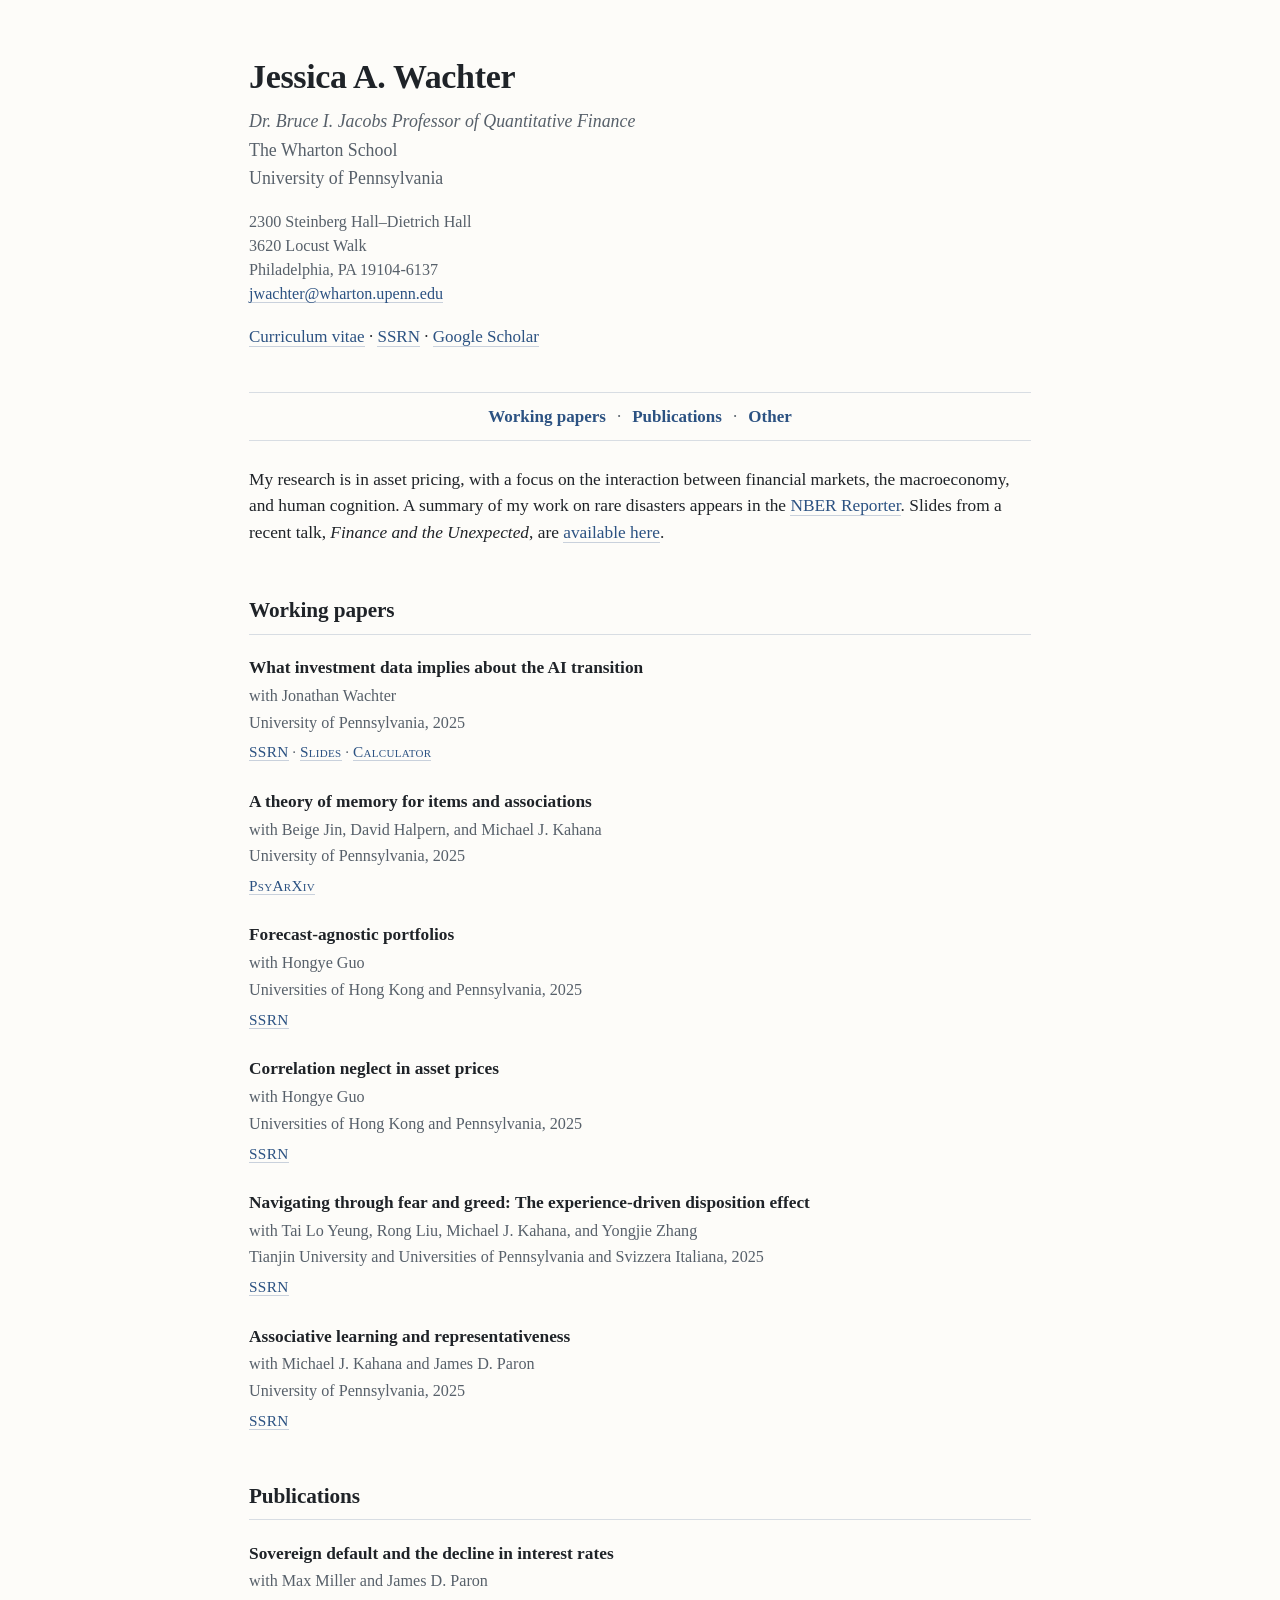
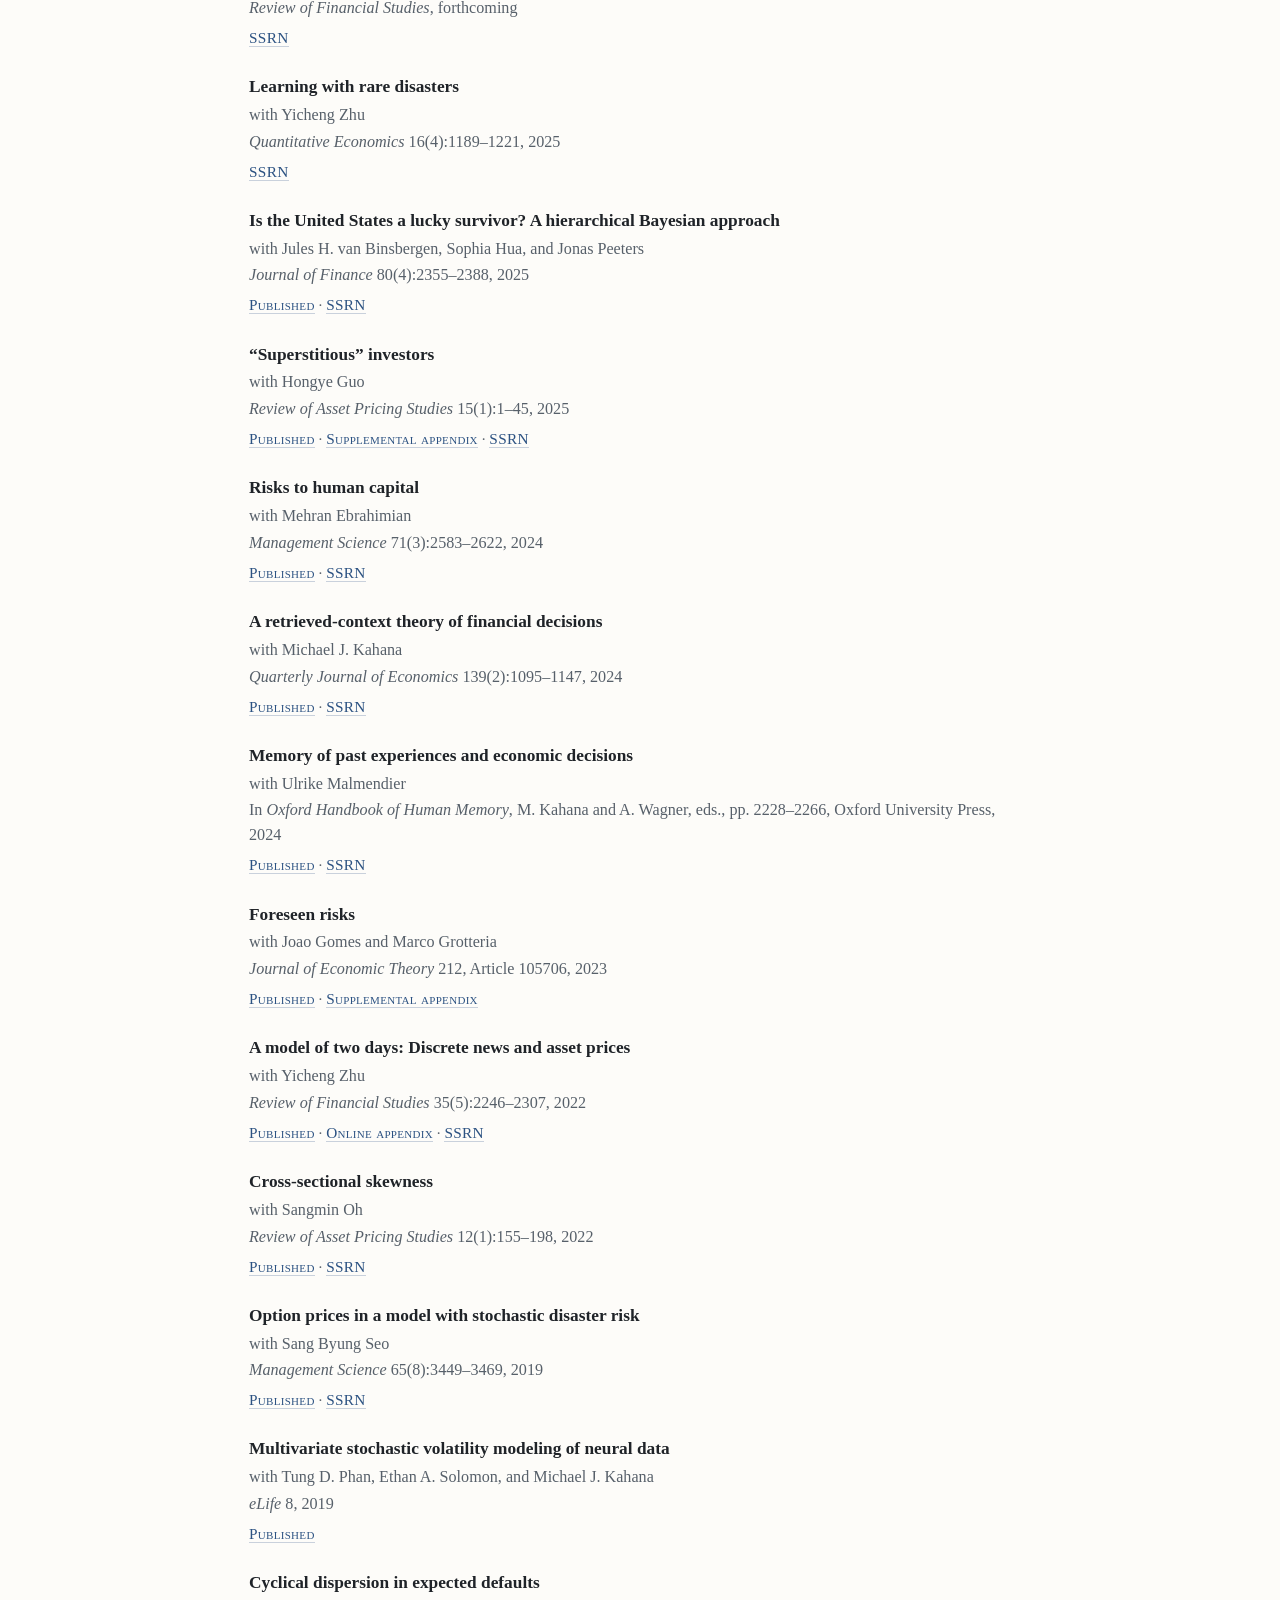
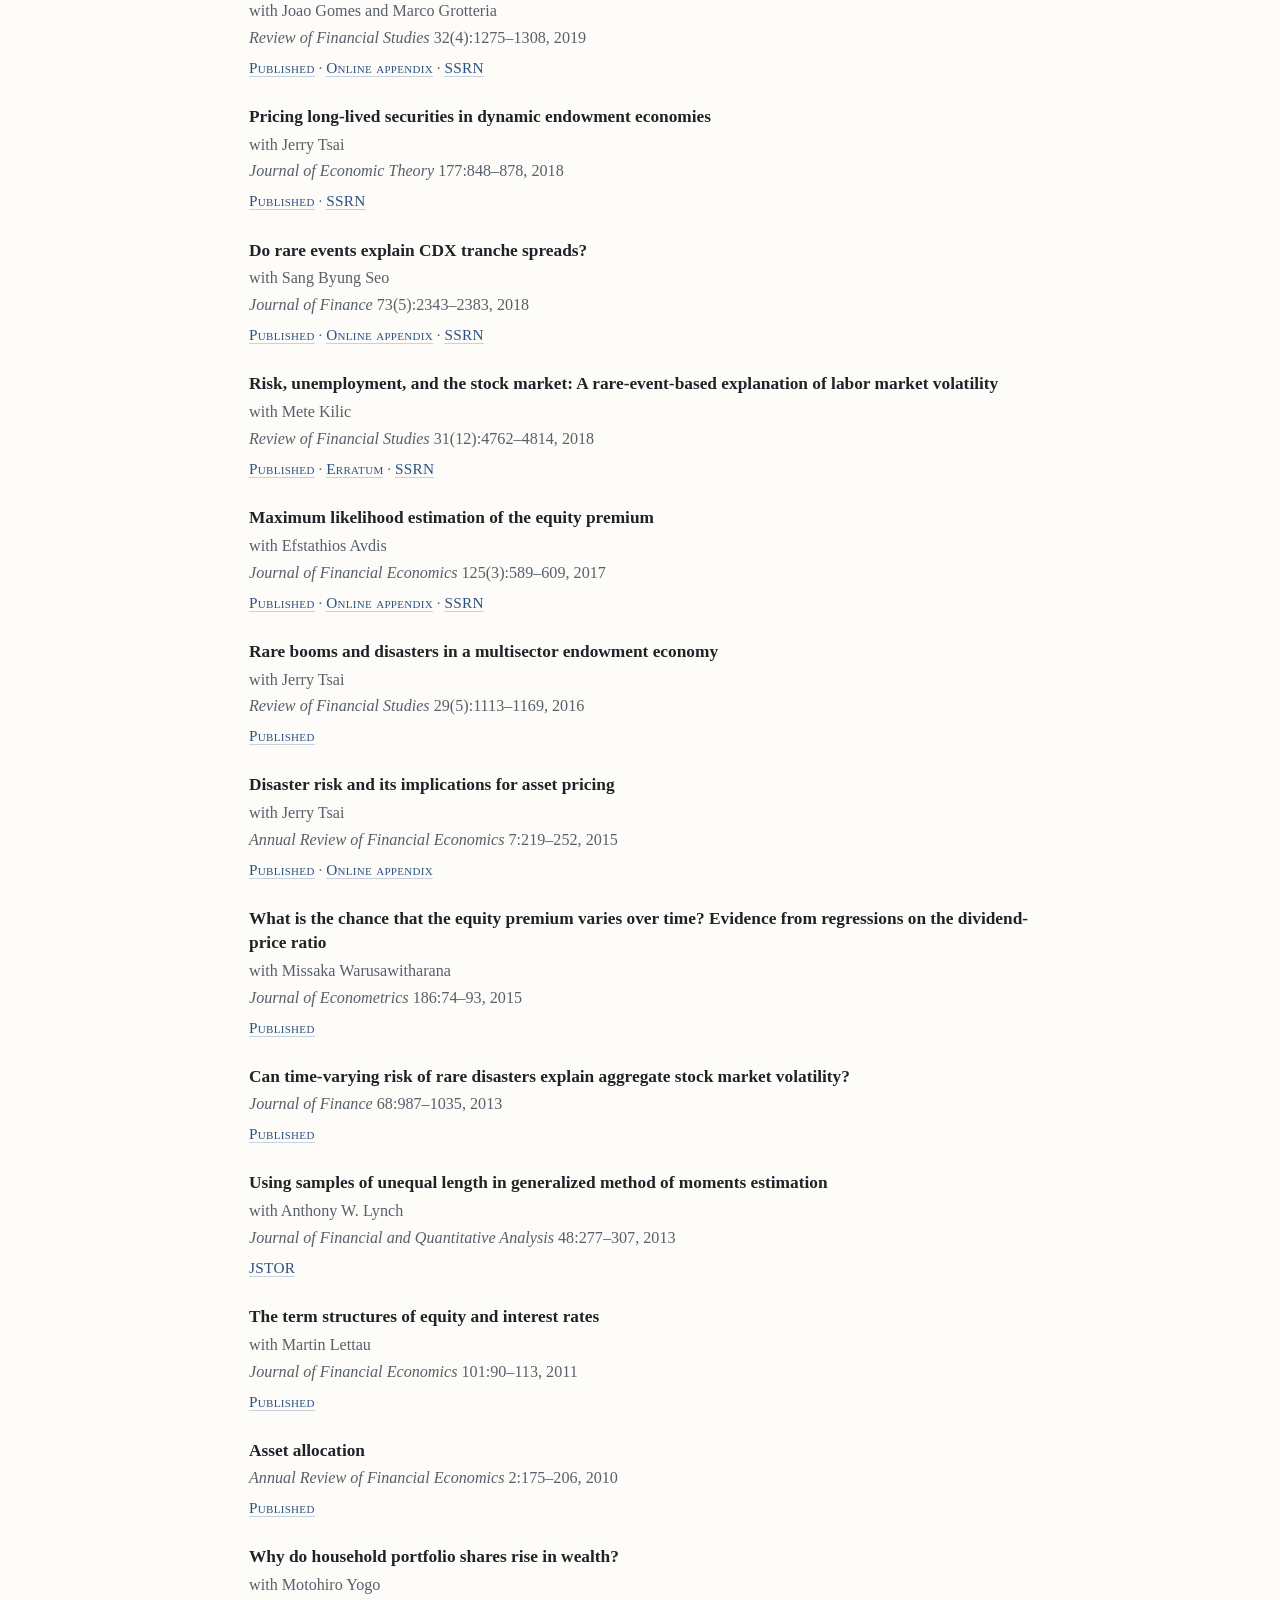
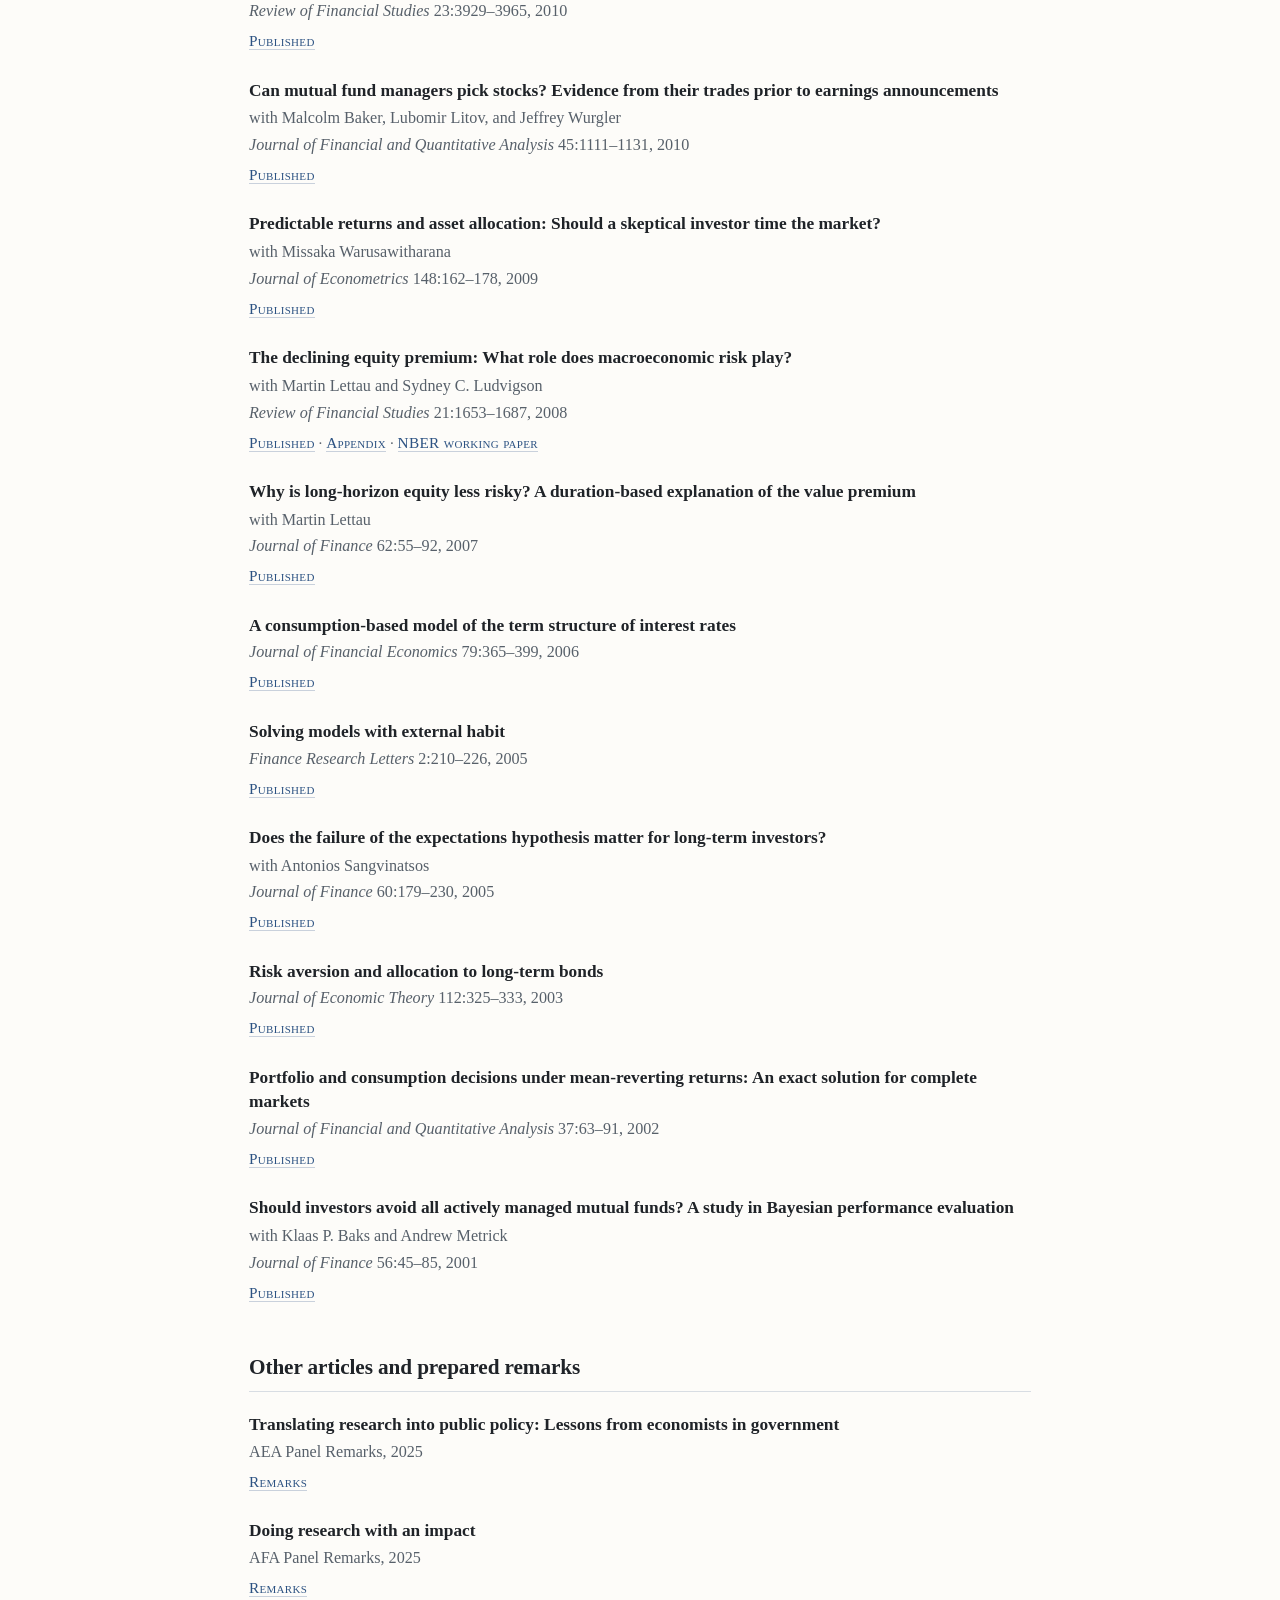
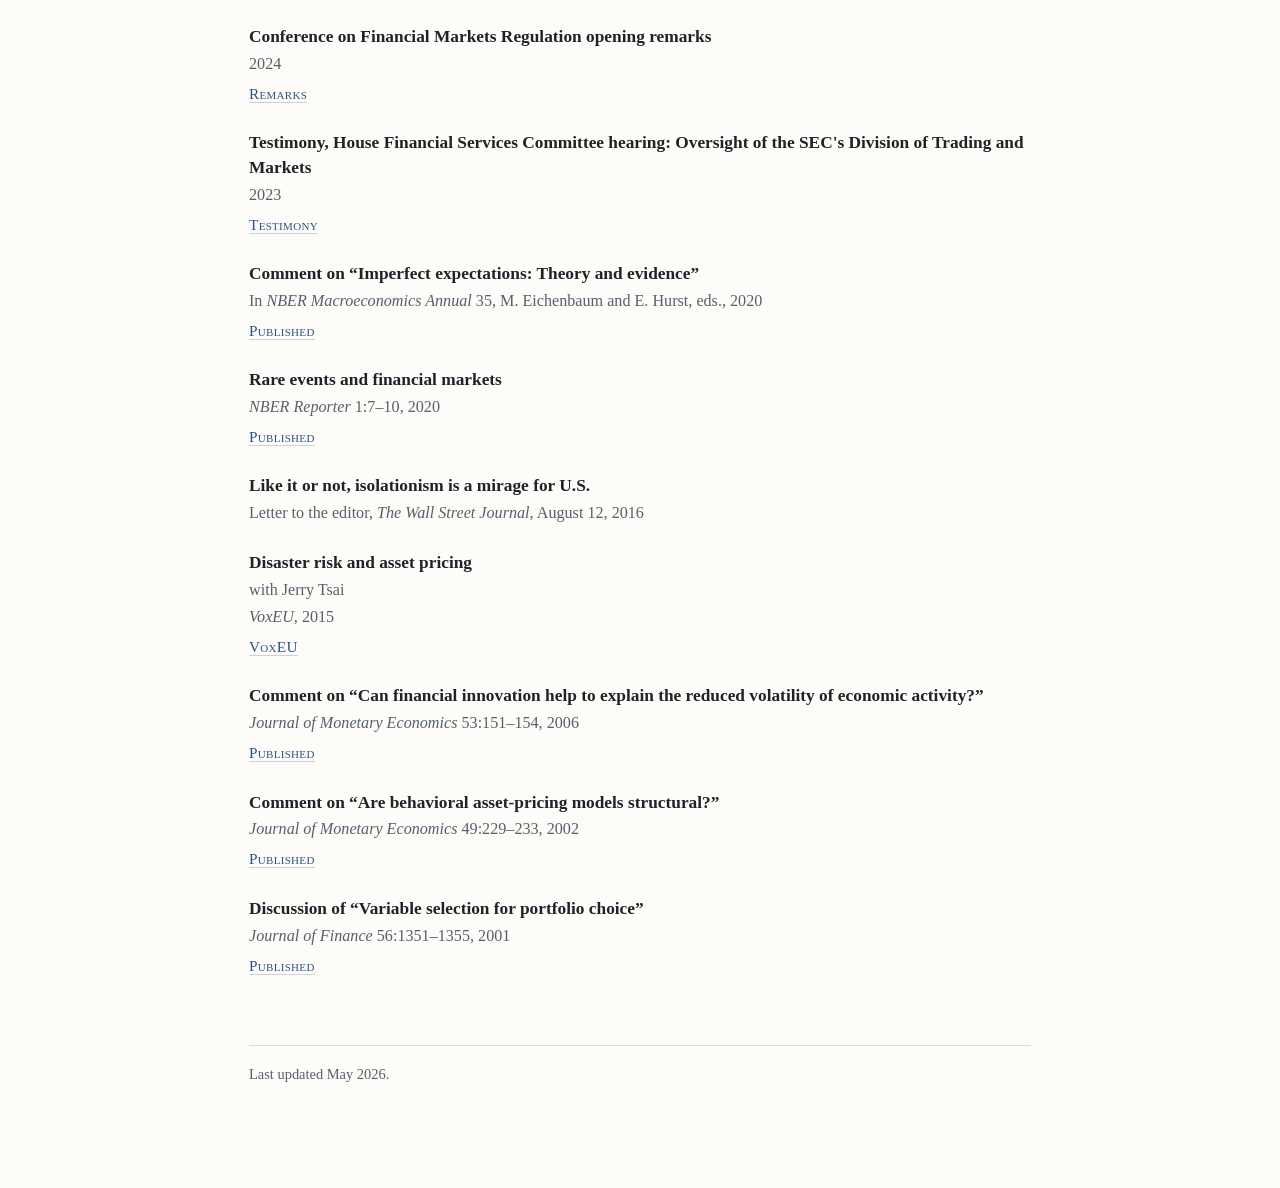
==== index.html @ 33120321 "Fix Oxford Handbook chapter pages, JME comment titles to published form; refresh cv.pdf Co-Authored-" ====
<!DOCTYPE html>
<html lang="en">
<head>
  <meta charset="utf-8">
  <meta name="viewport" content="width=device-width, initial-scale=1">
  <title>Jessica A. Wachter</title>
  <meta name="description" content="Jessica A. Wachter — Dr. Bruce I. Jacobs Professor of Quantitative Finance, The Wharton School, University of Pennsylvania.">
  <link rel="stylesheet" href="style.css">
</head>
<body>
<main>

  <header class="bio">
    <h1>Jessica A. Wachter</h1>
    <p class="title">Dr. Bruce I. Jacobs Professor of Quantitative Finance</p>
    <p class="affiliation">
      The Wharton School<br>
      University of Pennsylvania
    </p>
    <p class="contact">
      2300 Steinberg Hall&ndash;Dietrich Hall<br>
      3620 Locust Walk<br>
      Philadelphia, PA 19104-6137<br>
      <a href="mailto:jwachter@wharton.upenn.edu">jwachter@wharton.upenn.edu</a>
    </p>
    <p class="nav-links">
      <a href="cv.pdf">Curriculum vitae</a> &middot;
      <a href="https://papers.ssrn.com/Sol3/Cf_Dev/AbsByAuth.cfm?per_id=159310">SSRN</a> &middot;
      <a href="https://scholar.google.com/citations?user=-i2KYoQAAAAJ&amp;hl=en">Google Scholar</a>
    </p>
  </header>

  <nav class="section-nav" aria-label="Sections">
    <a href="#working-papers">Working papers</a> &middot;
    <a href="#publications">Publications</a> &middot;
    <a href="#other-articles">Other</a>
  </nav>

  <section id="overview">
    <p>
      My research is in asset pricing, with a focus on the interaction between
      financial markets, the macroeconomy, and human cognition. A summary of
      my work on rare disasters appears in the
      <a href="https://www.nber.org/reporter/2020number1/rare-events-and-financial-markets">NBER Reporter</a>.
      Slides from a recent talk, <em>Finance and the Unexpected</em>, are
      <a href="https://www.sec.gov/files/wachter-240509-macrofinance-society-2024.pdf">available here</a>.
    </p>
  </section>

  <section id="working-papers">
    <h2>Working papers</h2>
    <ol class="papers">

      <li>
        <span class="paper-title">What investment data implies about the AI transition</span>
        <span class="authors">with Jonathan Wachter</span>
        <span class="meta">University of Pennsylvania, 2025</span>
        <span class="links">
          <a href="https://papers.ssrn.com/sol3/papers.cfm?abstract_id=6465519">SSRN</a>
          &middot;
          <a href="slides/WachterWachterAISlides.pdf">Slides</a>
          &middot;
          <a href="research/ai-transition/">Calculator</a>
        </span>
      </li>

      <li>
        <span class="paper-title">A theory of memory for items and associations</span>
        <span class="authors">with Beige Jin, David Halpern, and Michael J. Kahana</span>
        <span class="meta">University of Pennsylvania, 2025</span>
        <span class="links">
          <a href="https://osf.io/preprints/psyarxiv/xm8v6_v2/">PsyArXiv</a>
        </span>
      </li>

      <li>
        <span class="paper-title">Forecast-agnostic portfolios</span>
        <span class="authors">with Hongye Guo</span>
        <span class="meta">Universities of Hong Kong and Pennsylvania, 2025</span>
        <span class="links">
          <a href="https://papers.ssrn.com/sol3/papers.cfm?abstract_id=5808182">SSRN</a>
        </span>
      </li>

      <li>
        <span class="paper-title">Correlation neglect in asset prices</span>
        <span class="authors">with Hongye Guo</span>
        <span class="meta">Universities of Hong Kong and Pennsylvania, 2025</span>
        <span class="links">
          <a href="https://papers.ssrn.com/sol3/papers.cfm?abstract_id=5268329">SSRN</a>
        </span>
      </li>

      <li>
        <span class="paper-title">Navigating through fear and greed: The experience-driven disposition effect</span>
        <span class="authors">with Tai Lo Yeung, Rong Liu, Michael J. Kahana, and Yongjie Zhang</span>
        <span class="meta">Tianjin University and Universities of Pennsylvania and Svizzera Italiana, 2025</span>
        <span class="links">
          <a href="https://papers.ssrn.com/sol3/papers.cfm?abstract_id=5290196">SSRN</a>
        </span>
      </li>

      <li>
        <span class="paper-title">Associative learning and representativeness</span>
        <span class="authors">with Michael J. Kahana and James D. Paron</span>
        <span class="meta">University of Pennsylvania, 2025</span>
        <span class="links">
          <a href="https://papers.ssrn.com/sol3/papers.cfm?abstract_id=5027769">SSRN</a>
        </span>
      </li>

    </ol>
  </section>

  <section id="publications">
    <h2>Publications</h2>
    <ol class="papers">

      <li>
        <span class="paper-title">Sovereign default and the decline in interest rates</span>
        <span class="authors">with Max Miller and James D. Paron</span>
        <span class="meta"><em>Review of Financial Studies</em>, forthcoming</span>
        <span class="links">
          <a href="https://papers.ssrn.com/sol3/papers.cfm?abstract_id=3641568">SSRN</a>
        </span>
      </li>

      <li>
        <span class="paper-title">Learning with rare disasters</span>
        <span class="authors">with Yicheng Zhu</span>
        <span class="meta"><em>Quantitative Economics</em> 16(4):1189&ndash;1221, 2025</span>
        <span class="links">
          <a href="https://papers.ssrn.com/sol3/papers.cfm?abstract_id=3407397">SSRN</a>
        </span>
      </li>

      <li>
        <span class="paper-title">Is the United States a lucky survivor? A hierarchical Bayesian approach</span>
        <span class="authors">with Jules H. van Binsbergen, Sophia Hua, and Jonas Peeters</span>
        <span class="meta"><em>Journal of Finance</em> 80(4):2355&ndash;2388, 2025</span>
        <span class="links">
          <a href="https://doi.org/10.1111/jofi.13452">Published</a> &middot;
          <a href="https://papers.ssrn.com/sol3/papers.cfm?abstract_id=3689958">SSRN</a>
        </span>
      </li>

      <li>
        <span class="paper-title">&ldquo;Superstitious&rdquo; investors</span>
        <span class="authors">with Hongye Guo</span>
        <span class="meta"><em>Review of Asset Pricing Studies</em> 15(1):1&ndash;45, 2025</span>
        <span class="links">
          <a href="https://doi.org/10.1093/rapstu/raae013">Published</a> &middot;
          <a href="papers/SupplementalAppendix.pdf">Supplemental appendix</a> &middot;
          <a href="https://papers.ssrn.com/sol3/papers.cfm?abstract_id=3245298">SSRN</a>
        </span>
      </li>

      <li>
        <span class="paper-title">Risks to human capital</span>
        <span class="authors">with Mehran Ebrahimian</span>
        <span class="meta"><em>Management Science</em> 71(3):2583&ndash;2622, 2024</span>
        <span class="links">
          <a href="https://doi.org/10.1287/mnsc.2022.03068">Published</a> &middot;
          <a href="https://papers.ssrn.com/sol3/papers.cfm?abstract_id=3443906">SSRN</a>
        </span>
      </li>

      <li>
        <span class="paper-title">A retrieved-context theory of financial decisions</span>
        <span class="authors">with Michael J. Kahana</span>
        <span class="meta"><em>Quarterly Journal of Economics</em> 139(2):1095&ndash;1147, 2024</span>
        <span class="links">
          <a href="https://academic.oup.com/qje/article/139/2/1095/7288672">Published</a> &middot;
          <a href="https://papers.ssrn.com/sol3/papers.cfm?abstract_id=3333248">SSRN</a>
        </span>
      </li>

      <li>
        <span class="paper-title">Memory of past experiences and economic decisions</span>
        <span class="authors">with Ulrike Malmendier</span>
        <span class="meta">In <em>Oxford Handbook of Human Memory</em>, M. Kahana and A. Wagner, eds., pp. 2228&ndash;2266, Oxford University Press, 2024</span>
        <span class="links">
          <a href="https://academic.oup.com/edited-volume/57928/chapter/475482667">Published</a> &middot;
          <a href="https://papers.ssrn.com/sol3/papers.cfm?abstract_id=4013583">SSRN</a>
        </span>
      </li>

      <li>
        <span class="paper-title">Foreseen risks</span>
        <span class="authors">with Joao Gomes and Marco Grotteria</span>
        <span class="meta"><em>Journal of Economic Theory</em> 212, Article 105706, 2023</span>
        <span class="links">
          <a href="https://www.sciencedirect.com/science/article/pii/S0022053123001023">Published</a> &middot;
          <a href="papers/SupplementalAppendixBanking.pdf">Supplemental appendix</a>
        </span>
      </li>

      <li>
        <span class="paper-title">A model of two days: Discrete news and asset prices</span>
        <span class="authors">with Yicheng Zhu</span>
        <span class="meta"><em>Review of Financial Studies</em> 35(5):2246&ndash;2307, 2022</span>
        <span class="links">
          <a href="https://academic.oup.com/rfs/article-abstract/35/5/2246/6329649">Published</a> &middot;
          <a href="papers/WachterZhuOnlineAppendix.pdf">Online appendix</a> &middot;
          <a href="https://papers.ssrn.com/sol3/papers.cfm?abstract_id=3044805">SSRN</a>
        </span>
      </li>

      <li>
        <span class="paper-title">Cross-sectional skewness</span>
        <span class="authors">with Sangmin Oh</span>
        <span class="meta"><em>Review of Asset Pricing Studies</em> 12(1):155&ndash;198, 2022</span>
        <span class="links">
          <a href="https://doi.org/10.1093/rapstu/raab023">Published</a> &middot;
          <a href="https://papers.ssrn.com/sol3/papers.cfm?abstract_id=3079715">SSRN</a>
        </span>
      </li>

      <li>
        <span class="paper-title">Option prices in a model with stochastic disaster risk</span>
        <span class="authors">with Sang Byung Seo</span>
        <span class="meta"><em>Management Science</em> 65(8):3449&ndash;3469, 2019</span>
        <span class="links">
          <a href="https://doi.org/10.1287/mnsc.2017.2978">Published</a> &middot;
          <a href="https://papers.ssrn.com/sol3/papers.cfm?abstract_id=2555700">SSRN</a>
        </span>
      </li>

      <li>
        <span class="paper-title">Multivariate stochastic volatility modeling of neural data</span>
        <span class="authors">with Tung D. Phan, Ethan A. Solomon, and Michael J. Kahana</span>
        <span class="meta"><em>eLife</em> 8, 2019</span>
        <span class="links">
          <a href="https://doi.org/10.7554/eLife.42950">Published</a>
        </span>
      </li>

      <li>
        <span class="paper-title">Cyclical dispersion in expected defaults</span>
        <span class="authors">with Joao Gomes and Marco Grotteria</span>
        <span class="meta"><em>Review of Financial Studies</em> 32(4):1275&ndash;1308, 2019</span>
        <span class="links">
          <a href="https://doi.org/10.1093/rfs/hhy085">Published</a> &middot;
          <a href="papers/GGWOnlineAppendix.pdf">Online appendix</a> &middot;
          <a href="https://papers.ssrn.com/sol3/papers.cfm?abstract_id=2949447">SSRN</a>
        </span>
      </li>

      <li>
        <span class="paper-title">Pricing long-lived securities in dynamic endowment economies</span>
        <span class="authors">with Jerry Tsai</span>
        <span class="meta"><em>Journal of Economic Theory</em> 177:848&ndash;878, 2018</span>
        <span class="links">
          <a href="https://doi.org/10.1016/j.jet.2018.07.008">Published</a> &middot;
          <a href="https://papers.ssrn.com/sol3/papers.cfm?abstract_id=2955337">SSRN</a>
        </span>
      </li>

      <li>
        <span class="paper-title">Do rare events explain CDX tranche spreads?</span>
        <span class="authors">with Sang Byung Seo</span>
        <span class="meta"><em>Journal of Finance</em> 73(5):2343&ndash;2383, 2018</span>
        <span class="links">
          <a href="https://doi.org/10.1111/jofi.12705">Published</a> &middot;
          <a href="papers/SeoWachterIA.pdf">Online appendix</a> &middot;
          <a href="https://papers.ssrn.com/sol3/papers.cfm?abstract_id=2839966">SSRN</a>
        </span>
      </li>

      <li>
        <span class="paper-title">Risk, unemployment, and the stock market: A rare-event-based explanation of labor market volatility</span>
        <span class="authors">with Mete Kilic</span>
        <span class="meta"><em>Review of Financial Studies</em> 31(12):4762&ndash;4814, 2018</span>
        <span class="links">
          <a href="https://doi.org/10.1093/rfs/hhy008">Published</a> &middot;
          <a href="papers/KilicWachterErratum.pdf">Erratum</a> &middot;
          <a href="https://papers.ssrn.com/sol3/papers.cfm?abstract_id=2541916">SSRN</a>
        </span>
      </li>

      <li>
        <span class="paper-title">Maximum likelihood estimation of the equity premium</span>
        <span class="authors">with Efstathios Avdis</span>
        <span class="meta"><em>Journal of Financial Economics</em> 125(3):589&ndash;609, 2017</span>
        <span class="links">
          <a href="https://www.sciencedirect.com/science/article/pii/S0304405X17301204">Published</a> &middot;
          <a href="papers/AvdisWachterOnlineAppendix.pdf">Online appendix</a> &middot;
          <a href="https://papers.ssrn.com/sol3/papers.cfm?abstract_id=2443529">SSRN</a>
        </span>
      </li>

      <li>
        <span class="paper-title">Rare booms and disasters in a multisector endowment economy</span>
        <span class="authors">with Jerry Tsai</span>
        <span class="meta"><em>Review of Financial Studies</em> 29(5):1113&ndash;1169, 2016</span>
        <span class="links">
          <a href="https://doi.org/10.1093/rfs/hhv074">Published</a>
        </span>
      </li>

      <li>
        <span class="paper-title">Disaster risk and its implications for asset pricing</span>
        <span class="authors">with Jerry Tsai</span>
        <span class="meta"><em>Annual Review of Financial Economics</em> 7:219&ndash;252, 2015</span>
        <span class="links">
          <a href="https://doi.org/10.1146/annurev-financial-111914-041906">Published</a> &middot;
          <a href="papers/TsaiWachterDisasterSurveyOnlineAppendix.pdf">Online appendix</a>
        </span>
      </li>

      <li>
        <span class="paper-title">What is the chance that the equity premium varies over time? Evidence from regressions on the dividend-price ratio</span>
        <span class="authors">with Missaka Warusawitharana</span>
        <span class="meta"><em>Journal of Econometrics</em> 186:74&ndash;93, 2015</span>
        <span class="links">
          <a href="https://doi.org/10.1016/j.jeconom.2014.05.018">Published</a>
        </span>
      </li>

      <li>
        <span class="paper-title">Can time-varying risk of rare disasters explain aggregate stock market volatility?</span>
        <span class="meta"><em>Journal of Finance</em> 68:987&ndash;1035, 2013</span>
        <span class="links">
          <a href="https://doi.org/10.1111/jofi.12018">Published</a>
        </span>
      </li>

      <li>
        <span class="paper-title">Using samples of unequal length in generalized method of moments estimation</span>
        <span class="authors">with Anthony W. Lynch</span>
        <span class="meta"><em>Journal of Financial and Quantitative Analysis</em> 48:277&ndash;307, 2013</span>
        <span class="links">
          <a href="https://www.jstor.org/stable/43303800">JSTOR</a>
        </span>
      </li>

      <li>
        <span class="paper-title">The term structures of equity and interest rates</span>
        <span class="authors">with Martin Lettau</span>
        <span class="meta"><em>Journal of Financial Economics</em> 101:90&ndash;113, 2011</span>
        <span class="links">
          <a href="https://doi.org/10.1016/j.jfineco.2011.02.014">Published</a>
        </span>
      </li>

      <li>
        <span class="paper-title">Asset allocation</span>
        <span class="meta"><em>Annual Review of Financial Economics</em> 2:175&ndash;206, 2010</span>
        <span class="links">
          <a href="https://doi.org/10.1146/annurev-financial-073009-104026">Published</a>
        </span>
      </li>

      <li>
        <span class="paper-title">Why do household portfolio shares rise in wealth?</span>
        <span class="authors">with Motohiro Yogo</span>
        <span class="meta"><em>Review of Financial Studies</em> 23:3929&ndash;3965, 2010</span>
        <span class="links">
          <a href="https://doi.org/10.1093/rfs/hhq092">Published</a>
        </span>
      </li>

      <li>
        <span class="paper-title">Can mutual fund managers pick stocks? Evidence from their trades prior to earnings announcements</span>
        <span class="authors">with Malcolm Baker, Lubomir Litov, and Jeffrey Wurgler</span>
        <span class="meta"><em>Journal of Financial and Quantitative Analysis</em> 45:1111&ndash;1131, 2010</span>
        <span class="links">
          <a href="https://doi.org/10.1017/S0022109010000426">Published</a>
        </span>
      </li>

      <li>
        <span class="paper-title">Predictable returns and asset allocation: Should a skeptical investor time the market?</span>
        <span class="authors">with Missaka Warusawitharana</span>
        <span class="meta"><em>Journal of Econometrics</em> 148:162&ndash;178, 2009</span>
        <span class="links">
          <a href="https://doi.org/10.1016/j.jeconom.2008.10.009">Published</a>
        </span>
      </li>

      <li>
        <span class="paper-title">The declining equity premium: What role does macroeconomic risk play?</span>
        <span class="authors">with Martin Lettau and Sydney C. Ludvigson</span>
        <span class="meta"><em>Review of Financial Studies</em> 21:1653&ndash;1687, 2008</span>
        <span class="links">
          <a href="https://doi.org/10.1093/rfs/hhm020">Published</a> &middot;
          <a href="papers/LettauLudvigsonWachter2008App.pdf">Appendix</a> &middot;
          <a href="papers/LettauLudvigsonWachter2008WP.pdf">NBER working paper</a>
        </span>
      </li>

      <li>
        <span class="paper-title">Why is long-horizon equity less risky? A duration-based explanation of the value premium</span>
        <span class="authors">with Martin Lettau</span>
        <span class="meta"><em>Journal of Finance</em> 62:55&ndash;92, 2007</span>
        <span class="links">
          <a href="https://doi.org/10.1111/j.1540-6261.2007.01201.x">Published</a>
        </span>
      </li>

      <li>
        <span class="paper-title">A consumption-based model of the term structure of interest rates</span>
        <span class="meta"><em>Journal of Financial Economics</em> 79:365&ndash;399, 2006</span>
        <span class="links">
          <a href="https://doi.org/10.1016/j.jfineco.2005.02.004">Published</a>
        </span>
      </li>

      <li>
        <span class="paper-title">Solving models with external habit</span>
        <span class="meta"><em>Finance Research Letters</em> 2:210&ndash;226, 2005</span>
        <span class="links">
          <a href="https://doi.org/10.1016/j.frl.2005.08.001">Published</a>
        </span>
      </li>

      <li>
        <span class="paper-title">Does the failure of the expectations hypothesis matter for long-term investors?</span>
        <span class="authors">with Antonios Sangvinatsos</span>
        <span class="meta"><em>Journal of Finance</em> 60:179&ndash;230, 2005</span>
        <span class="links">
          <a href="https://doi.org/10.1111/j.1540-6261.2005.00728.x">Published</a>
        </span>
      </li>

      <li>
        <span class="paper-title">Risk aversion and allocation to long-term bonds</span>
        <span class="meta"><em>Journal of Economic Theory</em> 112:325&ndash;333, 2003</span>
        <span class="links">
          <a href="https://doi.org/10.1016/S0022-0531(03)00062-0">Published</a>
        </span>
      </li>

      <li>
        <span class="paper-title">Portfolio and consumption decisions under mean-reverting returns: An exact solution for complete markets</span>
        <span class="meta"><em>Journal of Financial and Quantitative Analysis</em> 37:63&ndash;91, 2002</span>
        <span class="links">
          <a href="https://doi.org/10.2307/3594995">Published</a>
        </span>
      </li>

      <li>
        <span class="paper-title">Should investors avoid all actively managed mutual funds? A study in Bayesian performance evaluation</span>
        <span class="authors">with Klaas P. Baks and Andrew Metrick</span>
        <span class="meta"><em>Journal of Finance</em> 56:45&ndash;85, 2001</span>
        <span class="links">
          <a href="https://doi.org/10.1111/0022-1082.00319">Published</a>
        </span>
      </li>

    </ol>
  </section>

  <section id="other-articles">
    <h2>Other articles and prepared remarks</h2>
    <ol class="papers">

      <li>
        <span class="paper-title">Translating research into public policy: Lessons from economists in government</span>
        <span class="meta">AEA Panel Remarks, 2025</span>
        <span class="links">
          <a href="https://www.sec.gov/files/wachter-aea-panel-remarks-250105.pdf">Remarks</a>
        </span>
      </li>

      <li>
        <span class="paper-title">Doing research with an impact</span>
        <span class="meta">AFA Panel Remarks, 2025</span>
        <span class="links">
          <a href="https://www.sec.gov/newsroom/speeches-statements/2025-afa-panel-remarks-doing-research-impact">Remarks</a>
        </span>
      </li>

      <li>
        <span class="paper-title">Conference on Financial Markets Regulation opening remarks</span>
        <span class="meta">2024</span>
        <span class="links">
          <a href="https://www.sec.gov/files/wachter-cfmr-opening-remarks-240509.pdf">Remarks</a>
        </span>
      </li>

      <li>
        <span class="paper-title">Testimony, House Financial Services Committee hearing: Oversight of the SEC's Division of Trading and Markets</span>
        <span class="meta">2023</span>
        <span class="links">
          <a href="https://docs.house.gov/meetings/BA/BA16/20230622/116143/HHRG-118-BA16-Wstate-WachterJ-20230622.pdf">Testimony</a>
        </span>
      </li>

      <li>
        <span class="paper-title">Comment on &ldquo;Imperfect expectations: Theory and evidence&rdquo;</span>
        <span class="meta">In <em>NBER Macroeconomics Annual</em> 35, M. Eichenbaum and E. Hurst, eds., 2020</span>
        <span class="links">
          <a href="https://doi.org/10.1086/712314">Published</a>
        </span>
      </li>

      <li>
        <span class="paper-title">Rare events and financial markets</span>
        <span class="meta"><em>NBER Reporter</em> 1:7&ndash;10, 2020</span>
        <span class="links">
          <a href="https://www.nber.org/reporter/2020number1/rare-events-and-financial-markets">Published</a>
        </span>
      </li>

      <li>
        <span class="paper-title">Like it or not, isolationism is a mirage for U.S.</span>
        <span class="meta">Letter to the editor, <em>The Wall Street Journal</em>, August 12, 2016</span>
      </li>

      <li>
        <span class="paper-title">Disaster risk and asset pricing</span>
        <span class="authors">with Jerry Tsai</span>
        <span class="meta"><em>VoxEU</em>, 2015</span>
        <span class="links">
          <a href="https://cepr.org/voxeu/columns/disaster-risk-and-its-implications-asset-pricing">VoxEU</a>
        </span>
      </li>

      <li>
        <span class="paper-title">Comment on &ldquo;Can financial innovation help to explain the reduced volatility of economic activity?&rdquo;</span>
        <span class="meta"><em>Journal of Monetary Economics</em> 53:151&ndash;154, 2006</span>
        <span class="links">
          <a href="https://doi.org/10.1016/j.jmoneco.2005.10.008">Published</a>
        </span>
      </li>

      <li>
        <span class="paper-title">Comment on &ldquo;Are behavioral asset-pricing models structural?&rdquo;</span>
        <span class="meta"><em>Journal of Monetary Economics</em> 49:229&ndash;233, 2002</span>
        <span class="links">
          <a href="https://doi.org/10.1016/S0304-3932(01)00102-7">Published</a>
        </span>
      </li>

      <li>
        <span class="paper-title">Discussion of &ldquo;Variable selection for portfolio choice&rdquo;</span>
        <span class="meta"><em>Journal of Finance</em> 56:1351&ndash;1355, 2001</span>
        <span class="links">
          <a href="https://doi.org/10.1111/0022-1082.00370">Published</a>
        </span>
      </li>

    </ol>
  </section>

  <footer>
    <p>Last updated <time datetime="2026-05-18">May 2026</time>.</p>
  </footer>

</main>
</body>
</html>
---- style.css ----
:root {
  --text: #1f2328;
  --muted: #57606a;
  --rule: #d8dde3;
  --link: #2c5282;
  --link-hover: #1a365d;
  --bg: #fdfcf9;
  --max-width: 46rem;
}

* { box-sizing: border-box; }

html {
  font-size: 17px;
  scroll-behavior: smooth;
}

body {
  margin: 0;
  padding: 3rem 1.25rem 6rem;
  font-family: "Charter", "Iowan Old Style", "Palatino", "Georgia", serif;
  color: var(--text);
  background: var(--bg);
  line-height: 1.55;
  -webkit-font-smoothing: antialiased;
}

main {
  max-width: var(--max-width);
  margin: 0 auto;
}

a {
  color: var(--link);
  text-decoration: none;
  border-bottom: 1px solid rgba(44, 82, 130, 0.25);
  transition: color 0.12s, border-color 0.12s;
}

a:hover {
  color: var(--link-hover);
  border-bottom-color: var(--link-hover);
}

a[href="#"] {
  color: var(--muted);
  border-bottom-style: dotted;
  border-bottom-color: var(--muted);
}

/* ---------- bio header ---------- */

.bio {
  margin-bottom: 2.5rem;
}

.bio h1 {
  font-size: 2rem;
  font-weight: 600;
  letter-spacing: -0.01em;
  margin: 0 0 0.25rem;
}

.bio .title {
  margin: 0;
  font-size: 1.05rem;
  font-style: italic;
  color: var(--muted);
}

.bio .affiliation {
  margin: 0.1rem 0 1rem;
  font-size: 1.05rem;
  color: var(--muted);
}

.bio .contact {
  margin: 0 0 1rem;
  font-size: 0.95rem;
  color: var(--muted);
  line-height: 1.5;
}

.bio .contact a {
  color: var(--link);
}

.bio .nav-links {
  margin: 0;
  font-size: 1rem;
}

/* ---------- section nav (jump-to-section bar under the bio) ---------- */

.section-nav {
  margin: 1.5rem 0 0;
  padding: 0.6rem 0;
  border-top: 1px solid var(--rule);
  border-bottom: 1px solid var(--rule);
  font-size: 1rem;
  text-align: center;
  color: var(--muted);
}

.section-nav a {
  display: inline-block;
  margin: 0 0.4rem;
  border-bottom: none;
  font-weight: 600;
}

.section-nav a:hover {
  border-bottom: 1px solid var(--link-hover);
}

/* ---------- sections ---------- */

section {
  margin-top: 2.75rem;
}

#overview {
  margin-top: 1.5rem;
  font-size: 1.02rem;
}

#overview p {
  margin: 0;
}

h2 {
  font-size: 1.25rem;
  font-weight: 600;
  letter-spacing: -0.005em;
  margin: 0 0 1.25rem;
  padding-bottom: 0.4rem;
  border-bottom: 1px solid var(--rule);
}

/* ---------- paper list ---------- */

ol.papers {
  list-style: none;
  margin: 0;
  padding: 0;
  counter-reset: paper;
}

ol.papers > li {
  position: relative;
  margin: 0 0 1.5rem;
  padding-left: 0;
}

ol.papers > li:last-child {
  margin-bottom: 0;
}

.paper-title {
  display: block;
  font-weight: 600;
  font-size: 1.02rem;
  color: var(--text);
  line-height: 1.4;
}

.authors {
  display: block;
  font-size: 0.95rem;
  color: var(--muted);
  margin-top: 0.15rem;
}

.meta {
  display: block;
  font-size: 0.95rem;
  color: var(--muted);
  margin-top: 0.1rem;
}

.links {
  display: block;
  font-size: 0.9rem;
  margin-top: 0.35rem;
  color: var(--muted);
}

.links a {
  font-variant: small-caps;
  letter-spacing: 0.02em;
}

/* ---------- footer ---------- */

footer {
  margin-top: 4rem;
  padding-top: 1rem;
  border-top: 1px solid var(--rule);
  font-size: 0.85rem;
  color: var(--muted);
}

footer p {
  margin: 0;
}

/* ---------- responsive ---------- */

@media (max-width: 40rem) {
  body { padding: 2rem 1rem 4rem; }
  html { font-size: 16px; }
  .bio h1 { font-size: 1.7rem; }
}
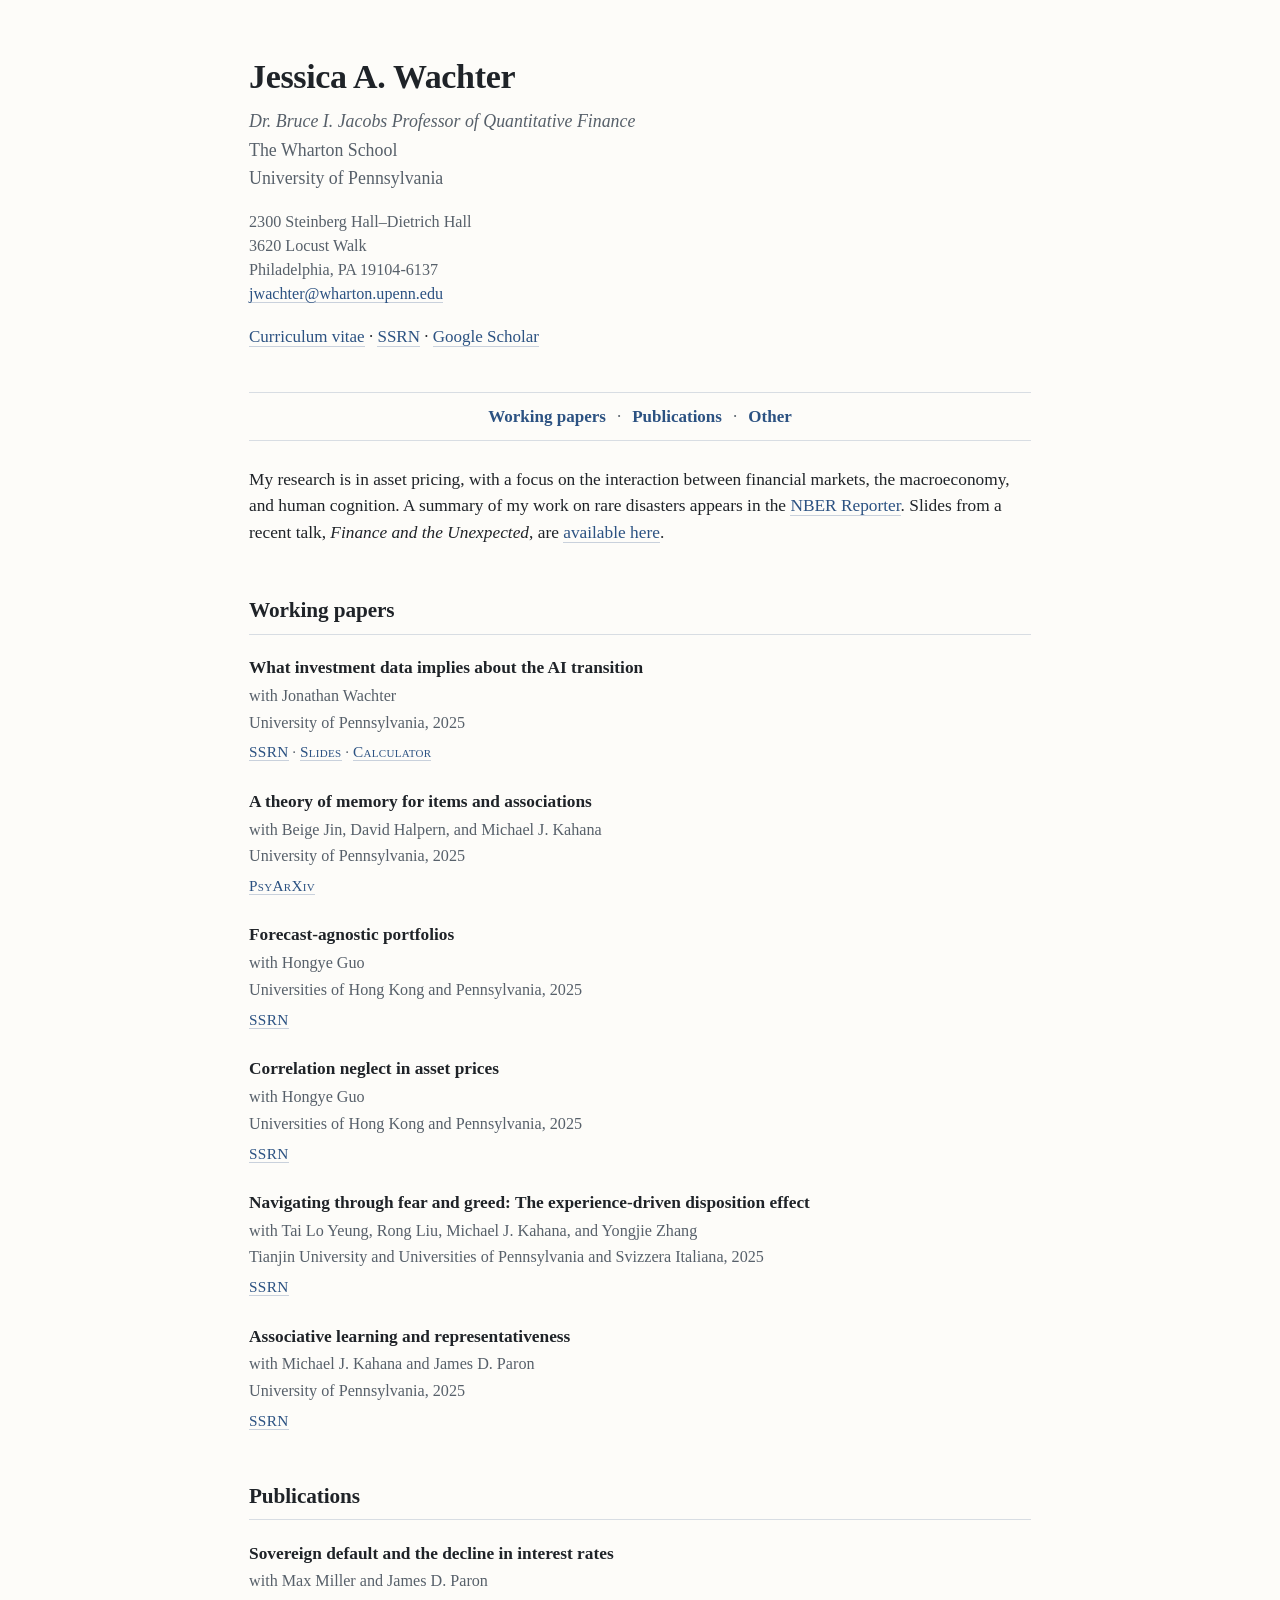
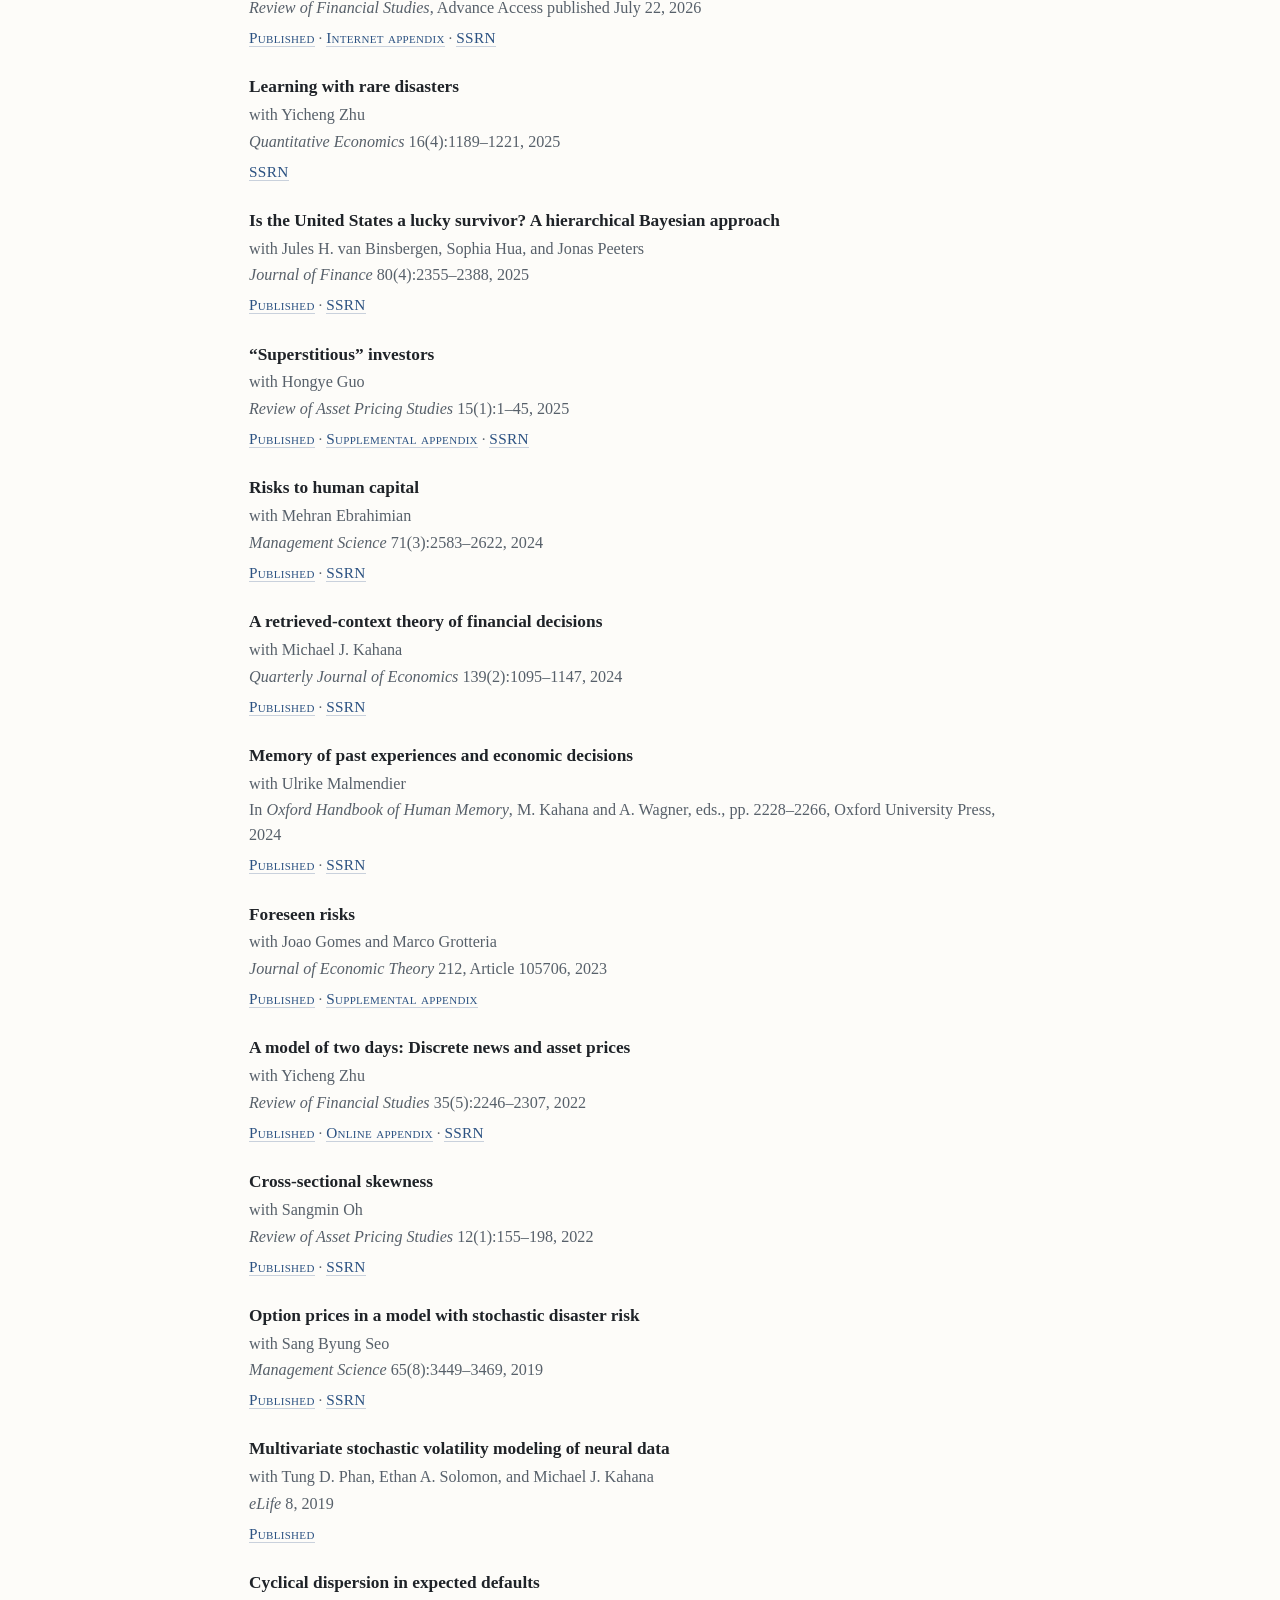
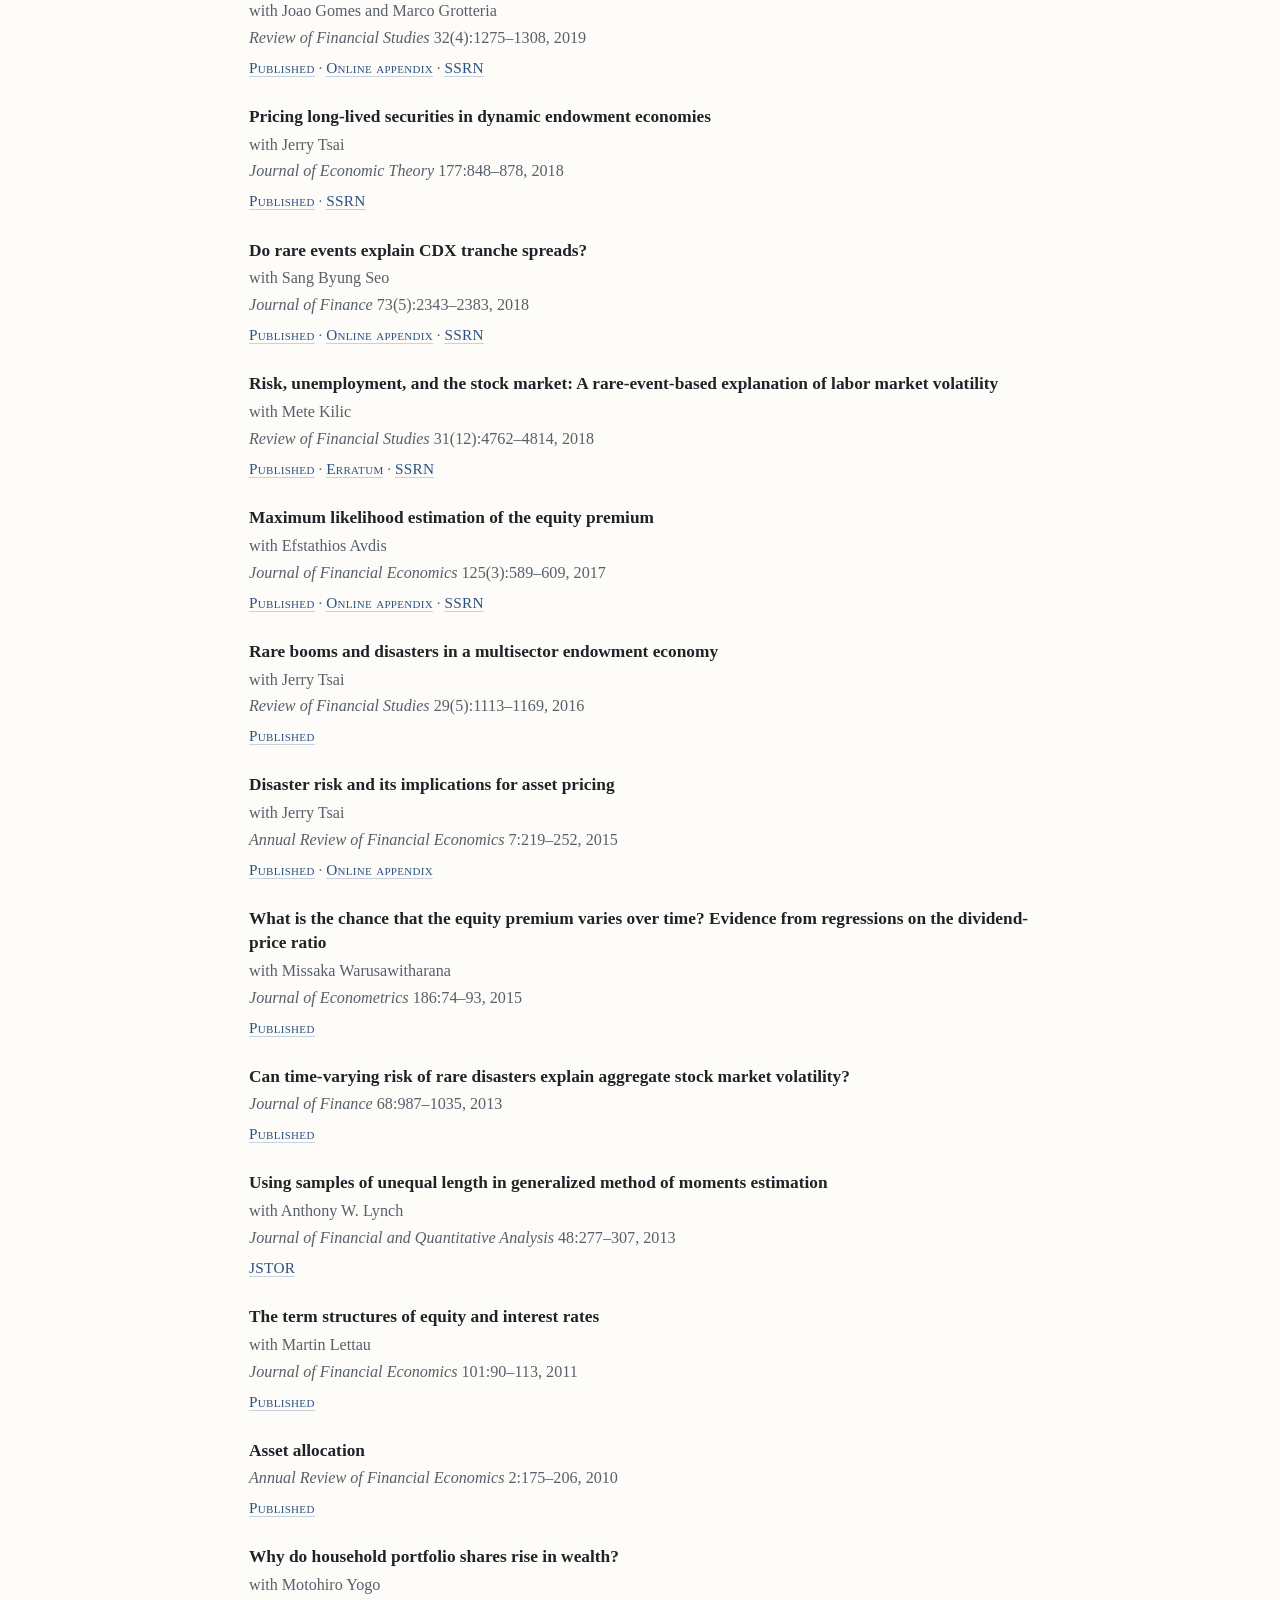
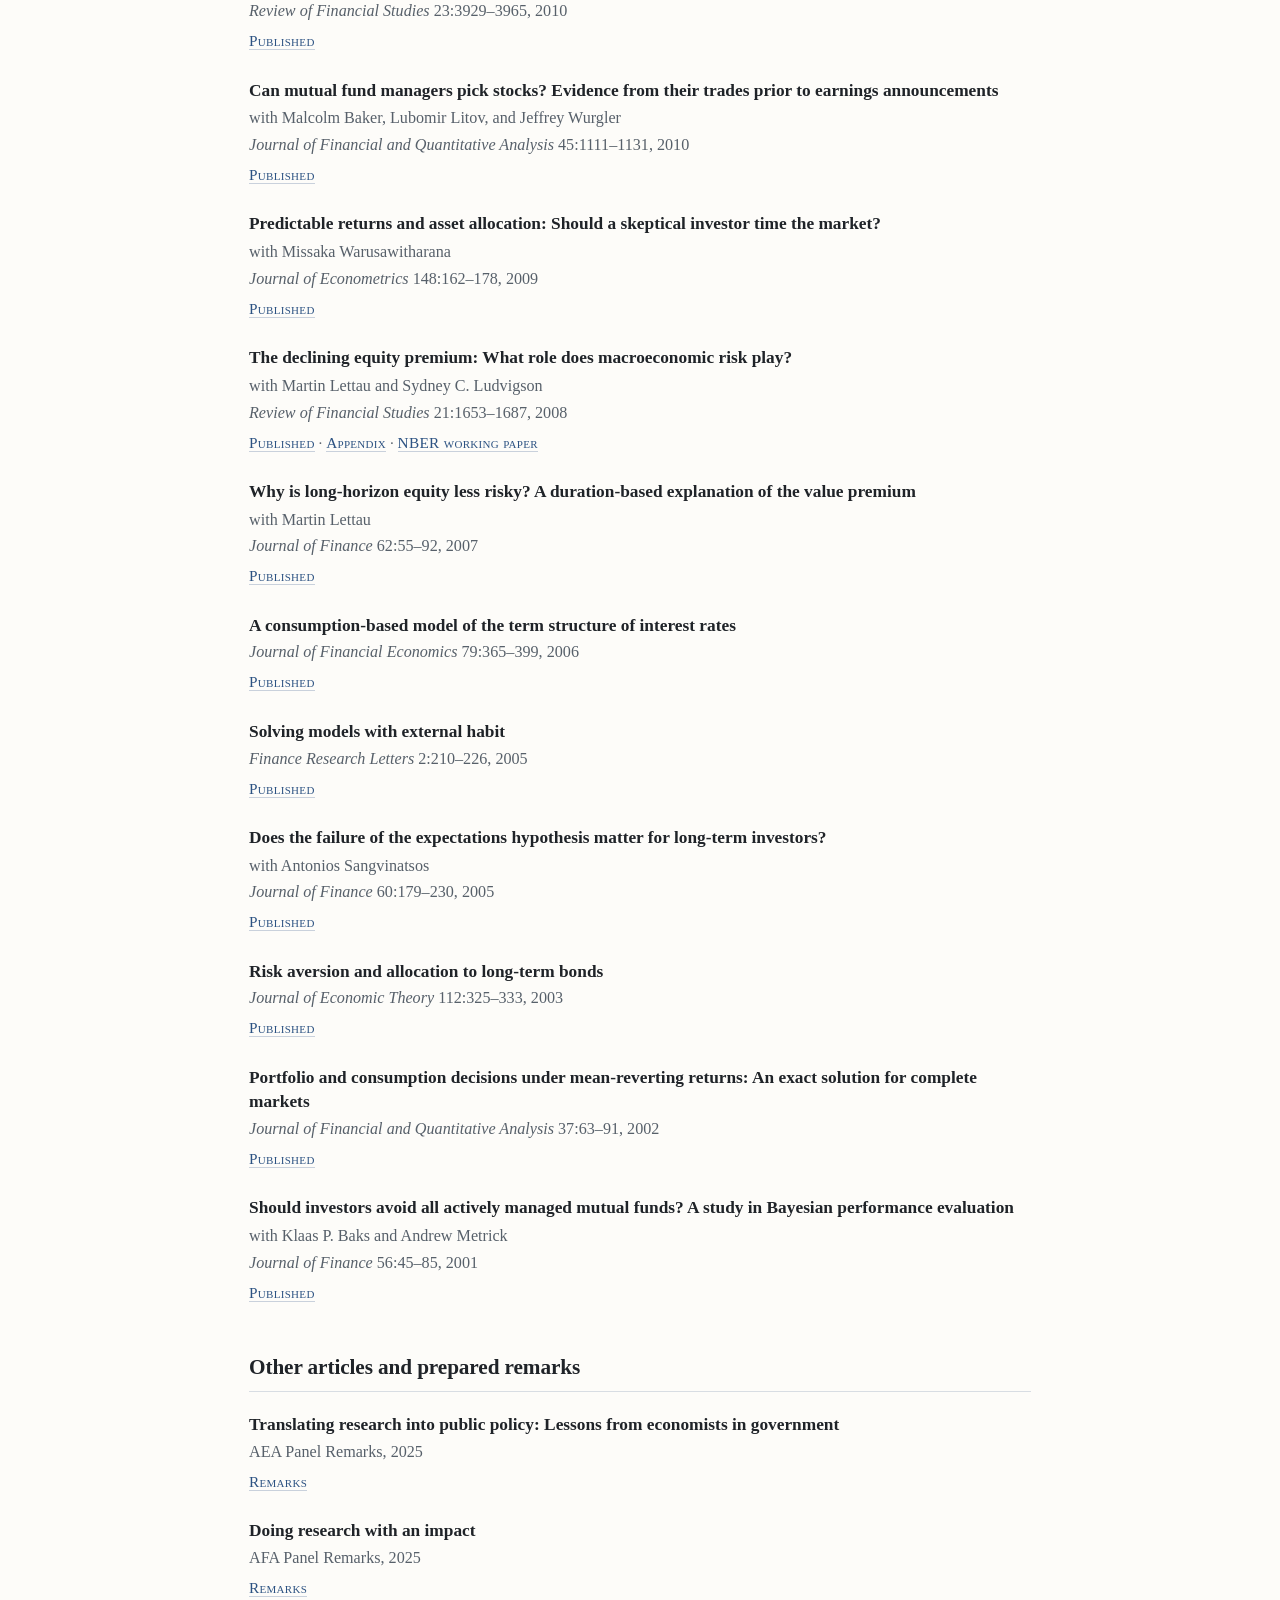
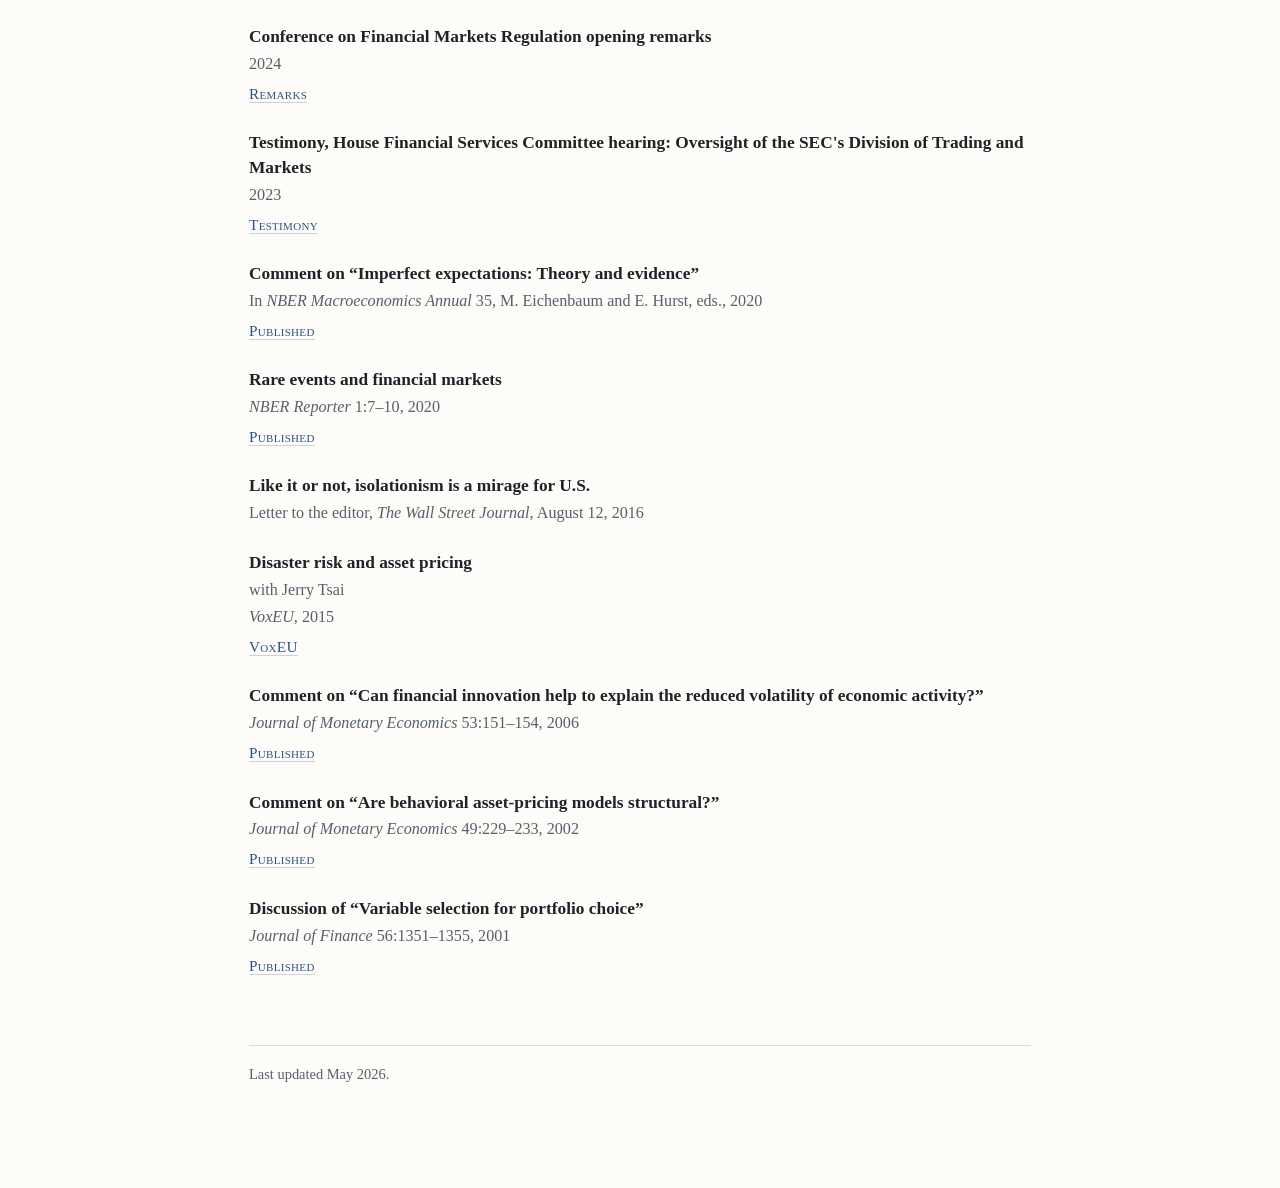
==== commit 96c06244: "Update sovereign default entry: DOI, Internet Appendix, publication status The article is out as Adv" ====
--- a/index.html
+++ b/index.html
@@ -119,8 +119,10 @@
       <li>
         <span class="paper-title">Sovereign default and the decline in interest rates</span>
         <span class="authors">with Max Miller and James D. Paron</span>
-        <span class="meta"><em>Review of Financial Studies</em>, forthcoming</span>
-        <span class="links">
+        <span class="meta"><em>Review of Financial Studies</em>, Advance Access published July 22, 2026</span>
+        <span class="links">
+          <a href="https://doi.org/10.1093/rfs/hhag025">Published</a> &middot;
+          <a href="papers/MPWInternetAppendix.pdf">Internet appendix</a> &middot;
           <a href="https://papers.ssrn.com/sol3/papers.cfm?abstract_id=3641568">SSRN</a>
         </span>
       </li>
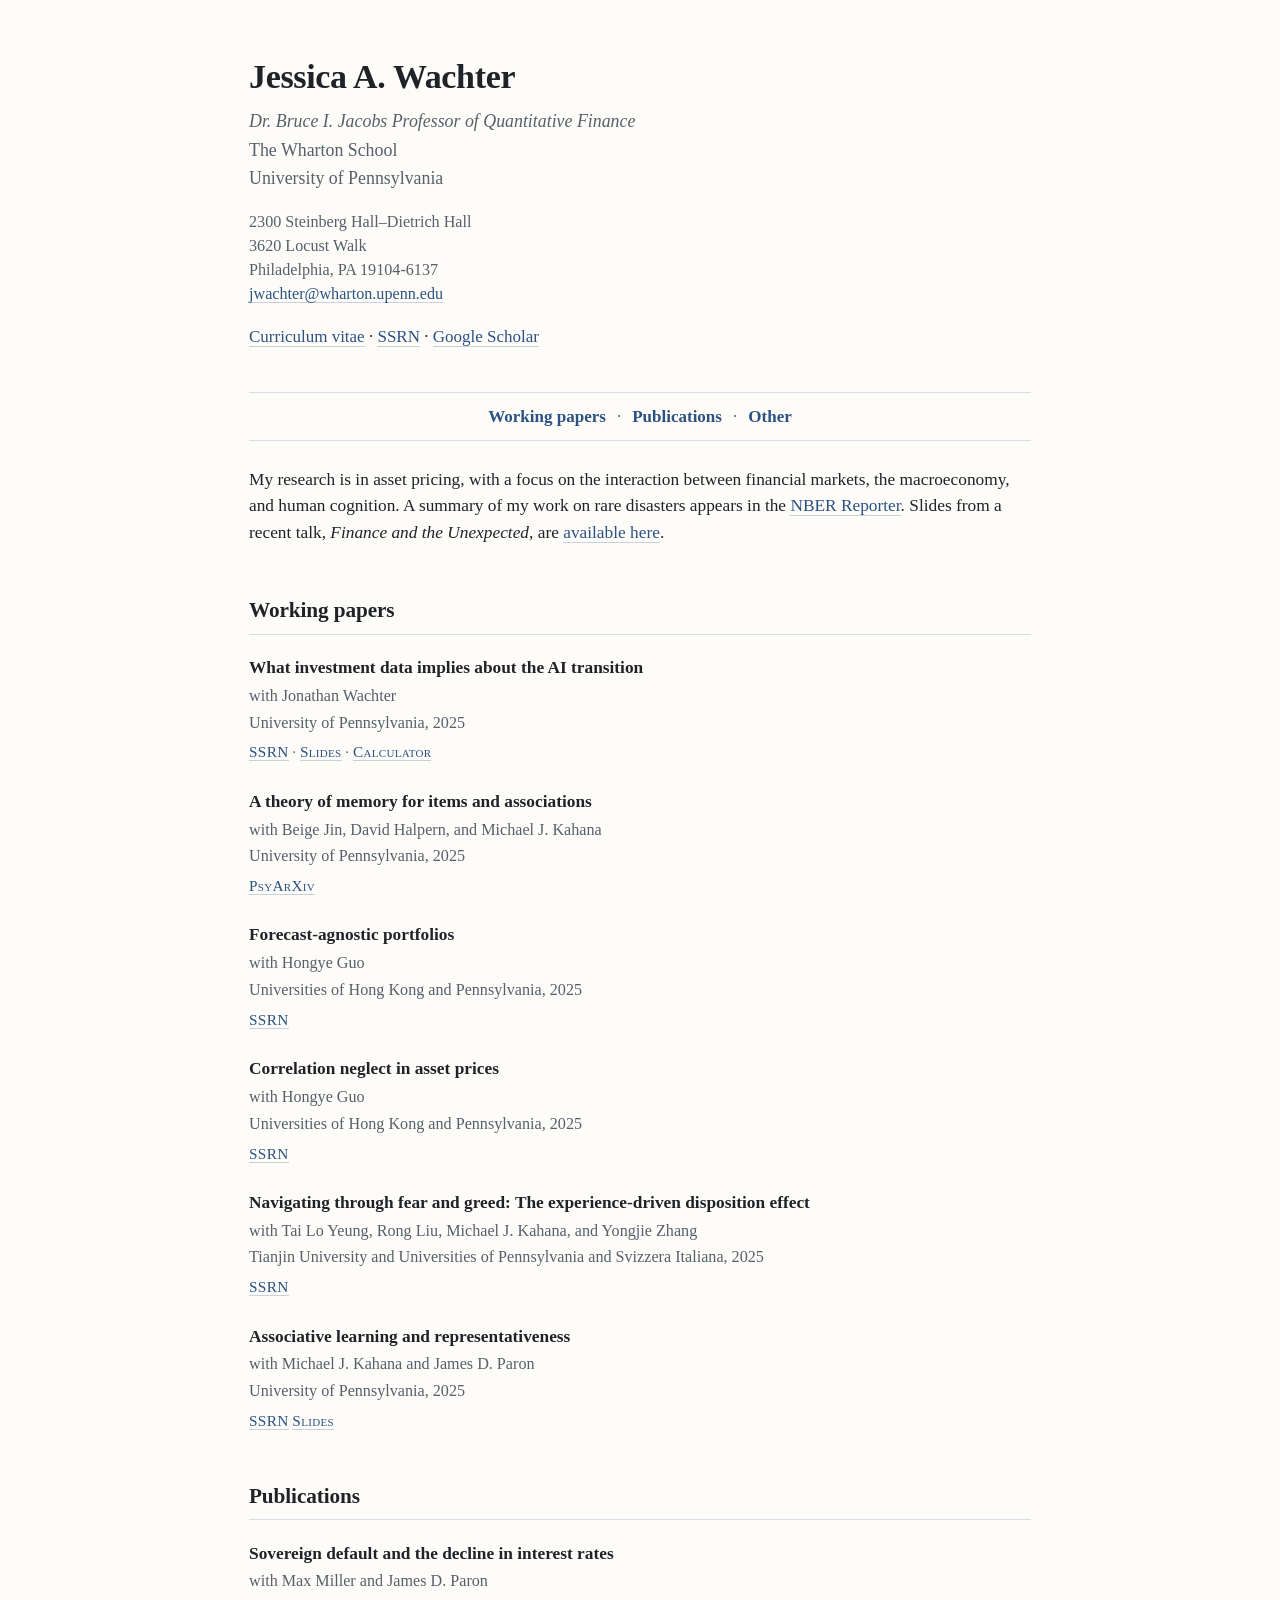
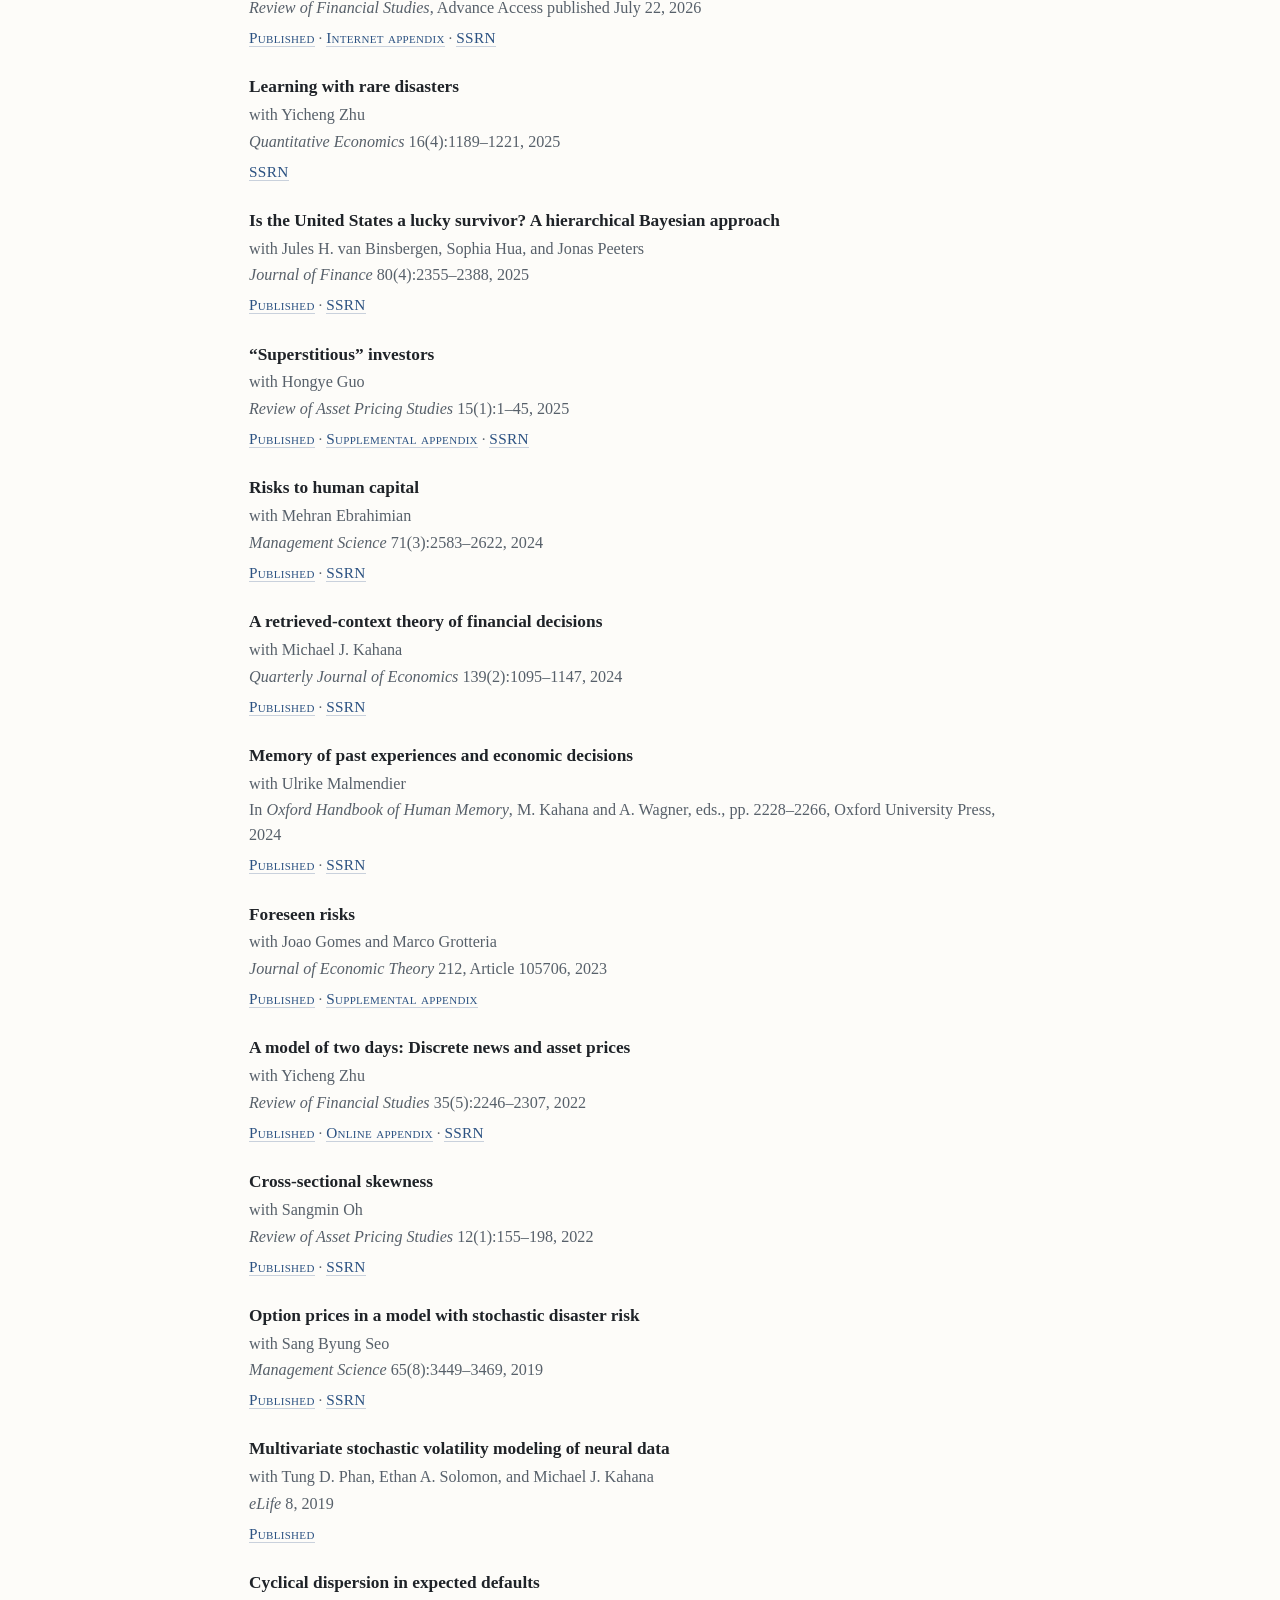
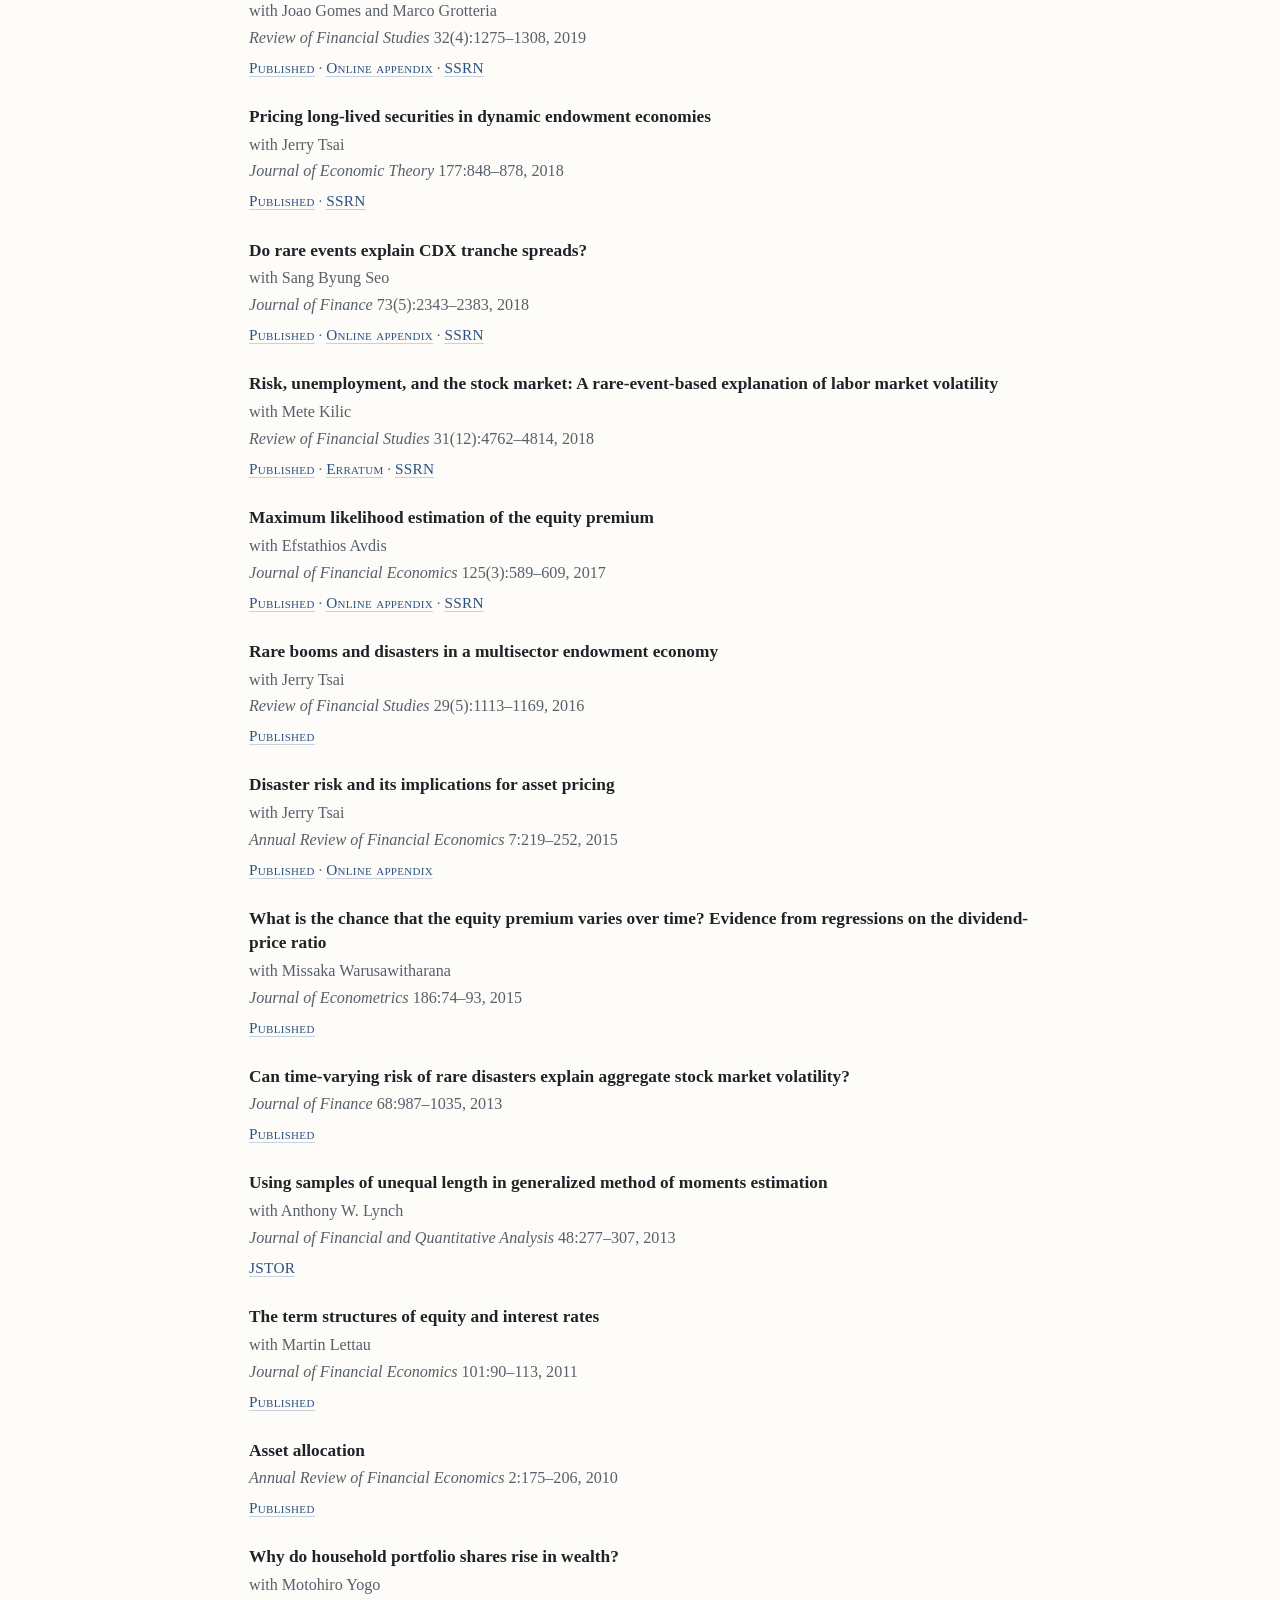
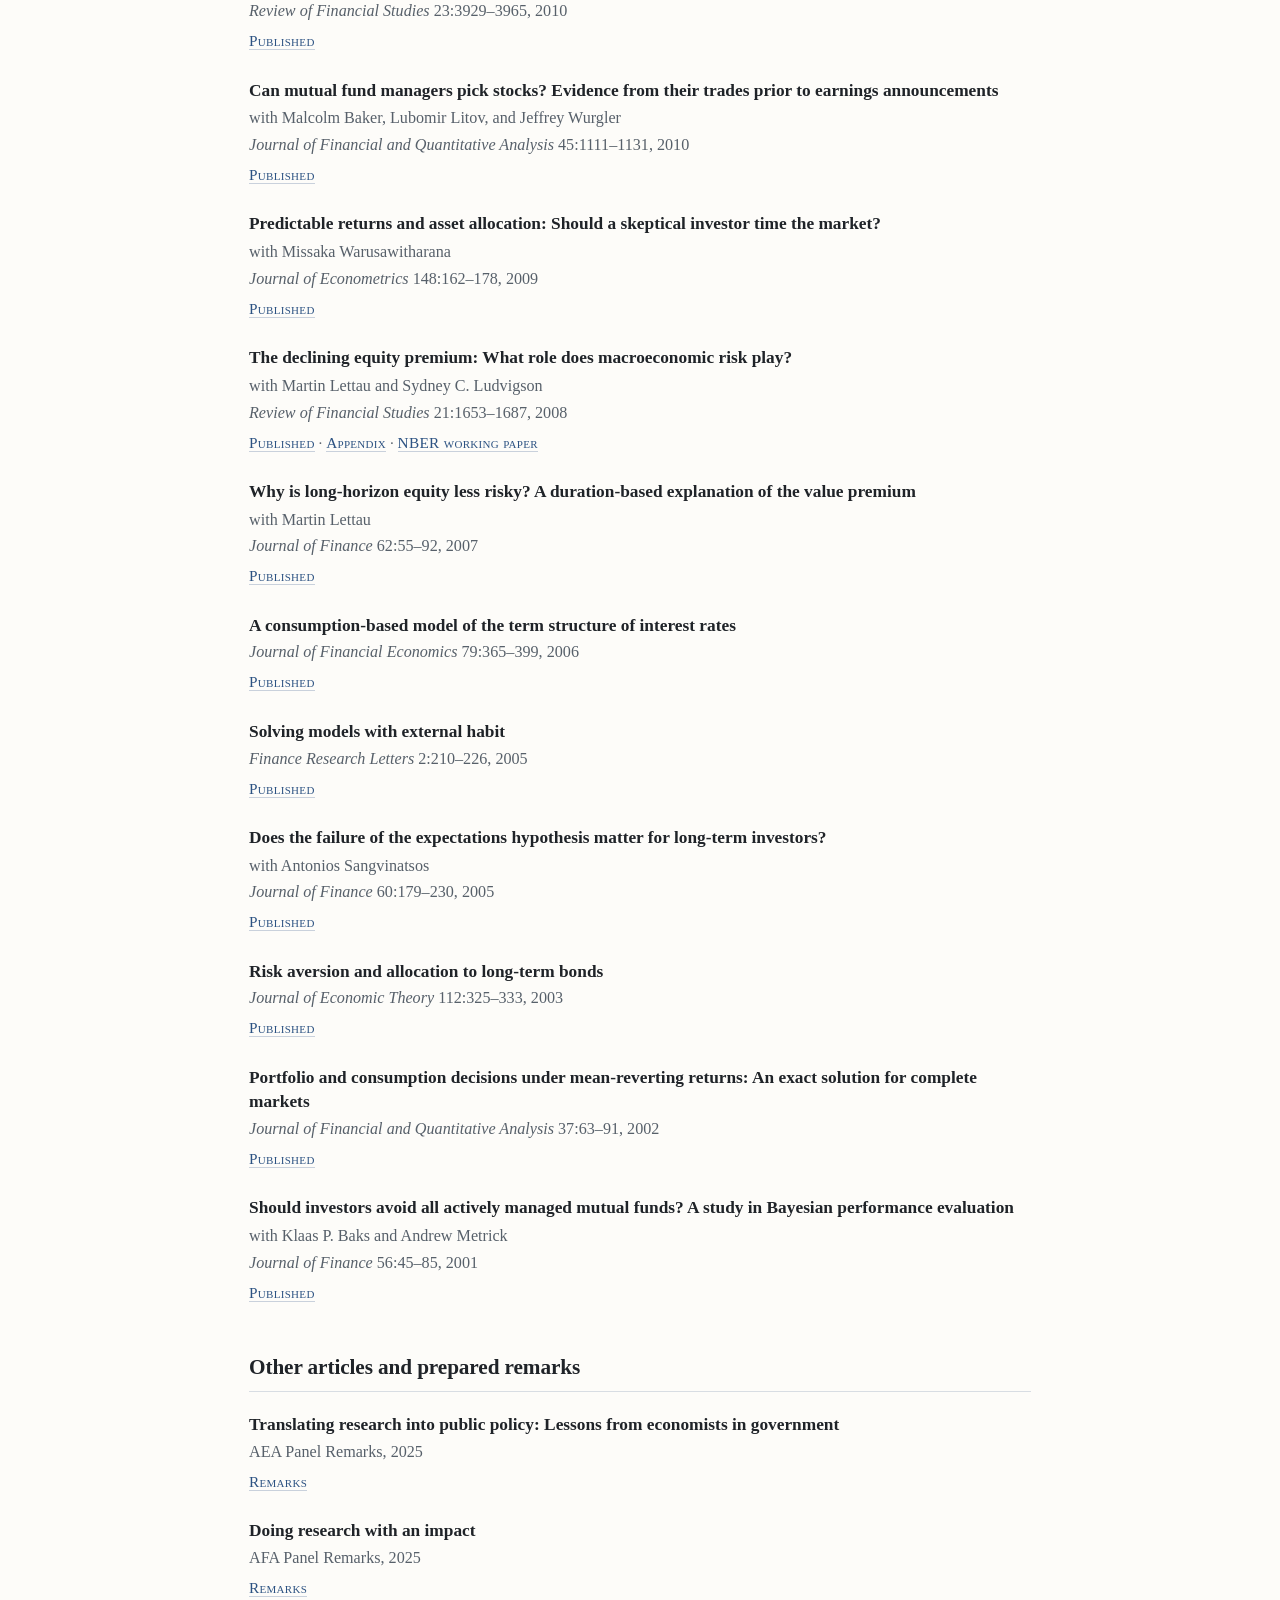
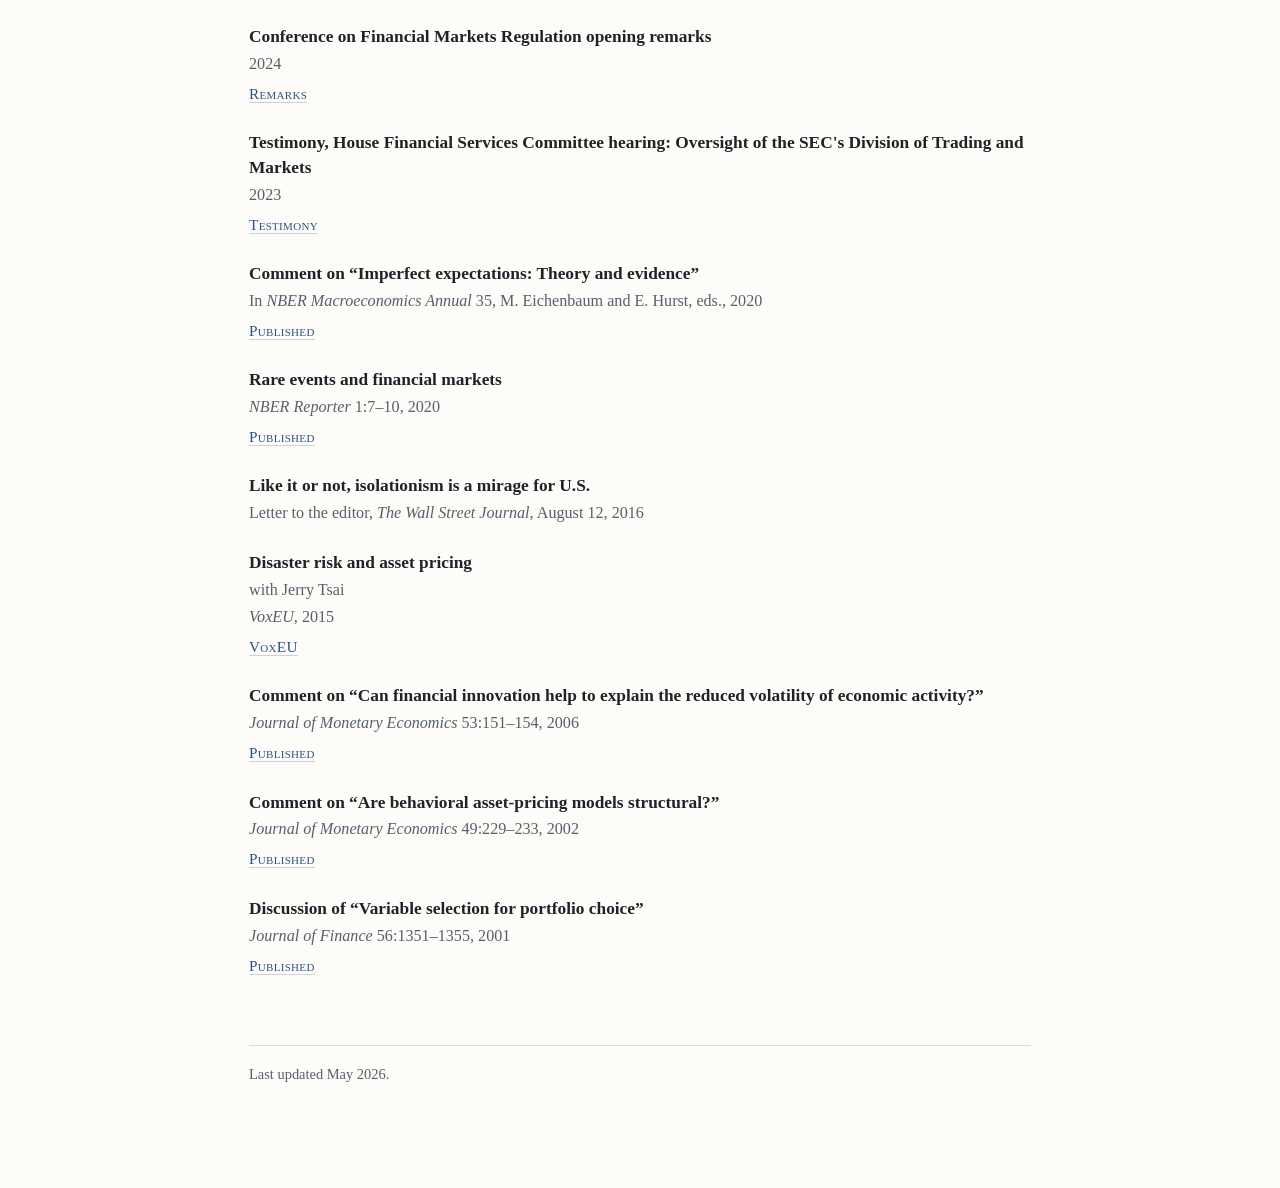
==== commit d176c395: "Add Booth 2026 slides for Associative learning and representativeness Co-Authored-By: Claude Fable 5" ====
--- a/index.html
+++ b/index.html
@@ -106,6 +106,7 @@
         <span class="meta">University of Pennsylvania, 2025</span>
         <span class="links">
           <a href="https://papers.ssrn.com/sol3/papers.cfm?abstract_id=5027769">SSRN</a>
+          <a href="slides/KahanaOnyishiParonWachterRepresentativenessSlides.pdf">Slides</a>
         </span>
       </li>
 
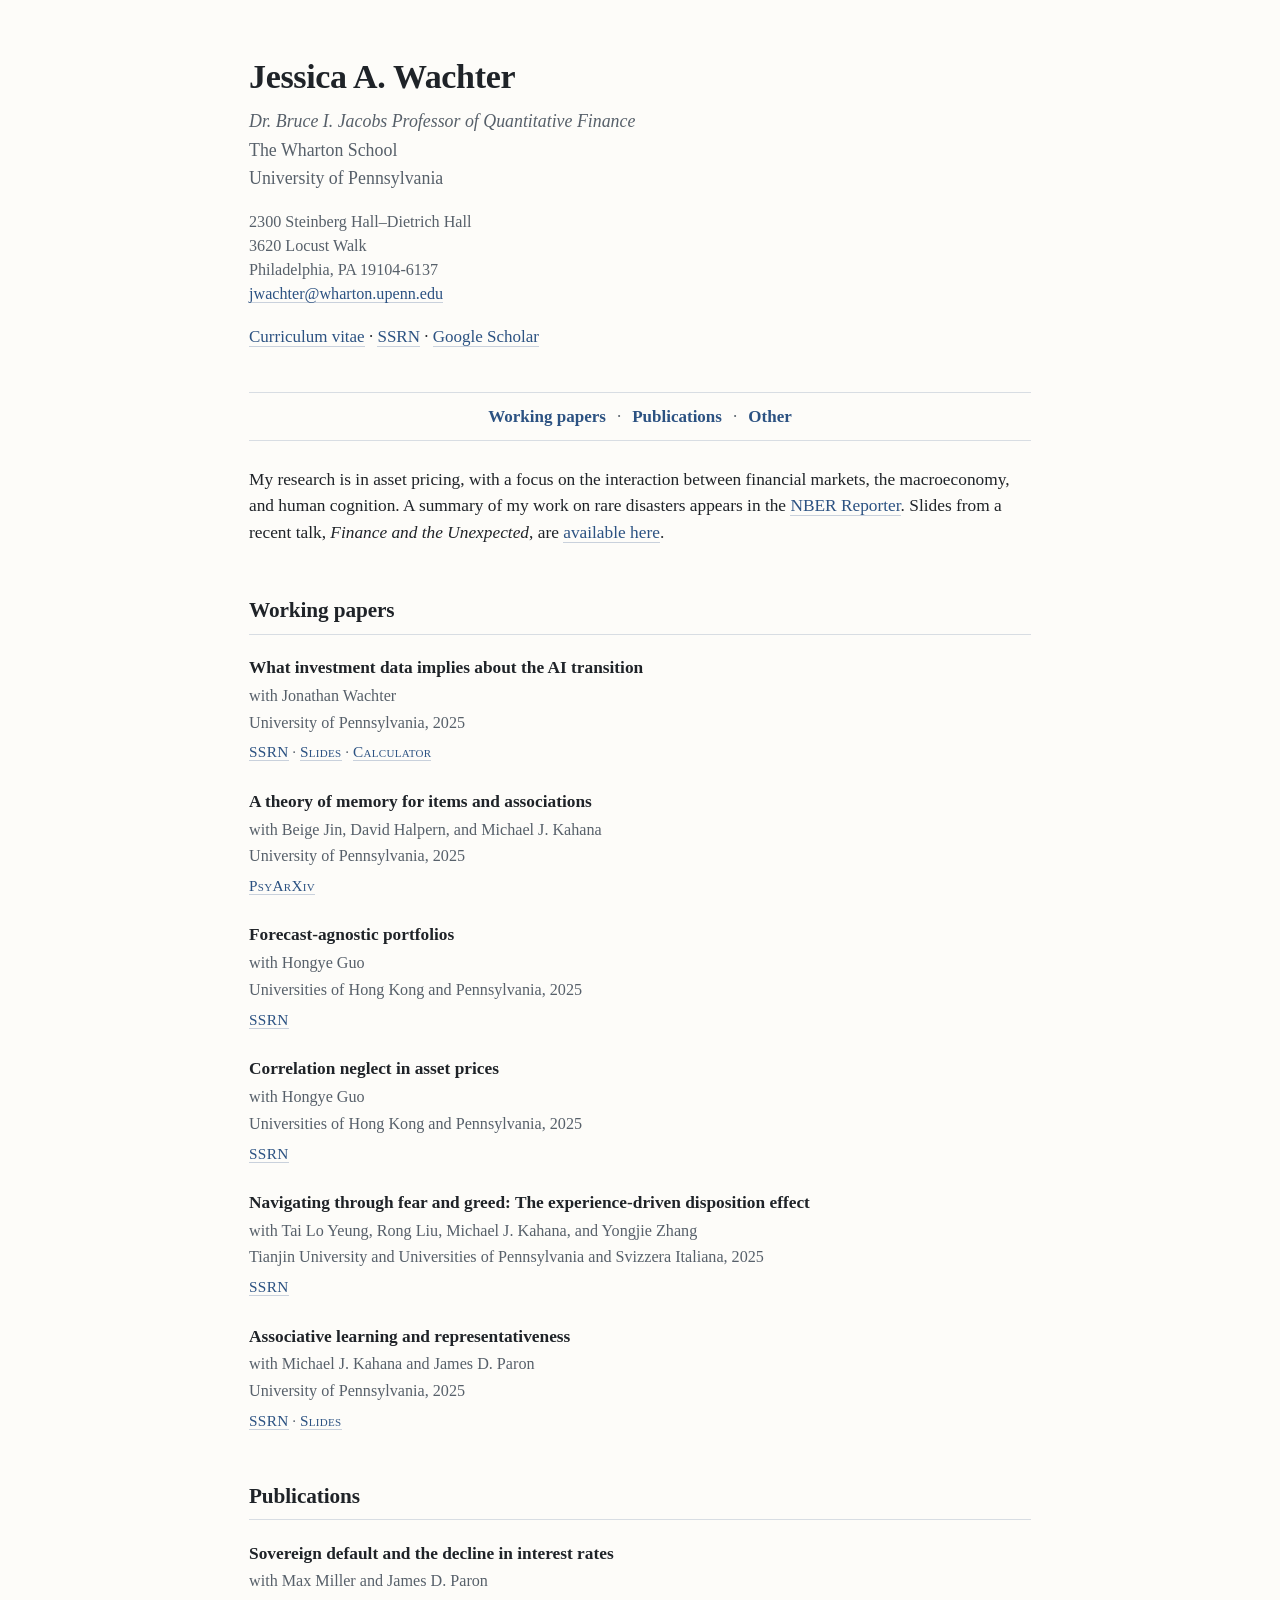
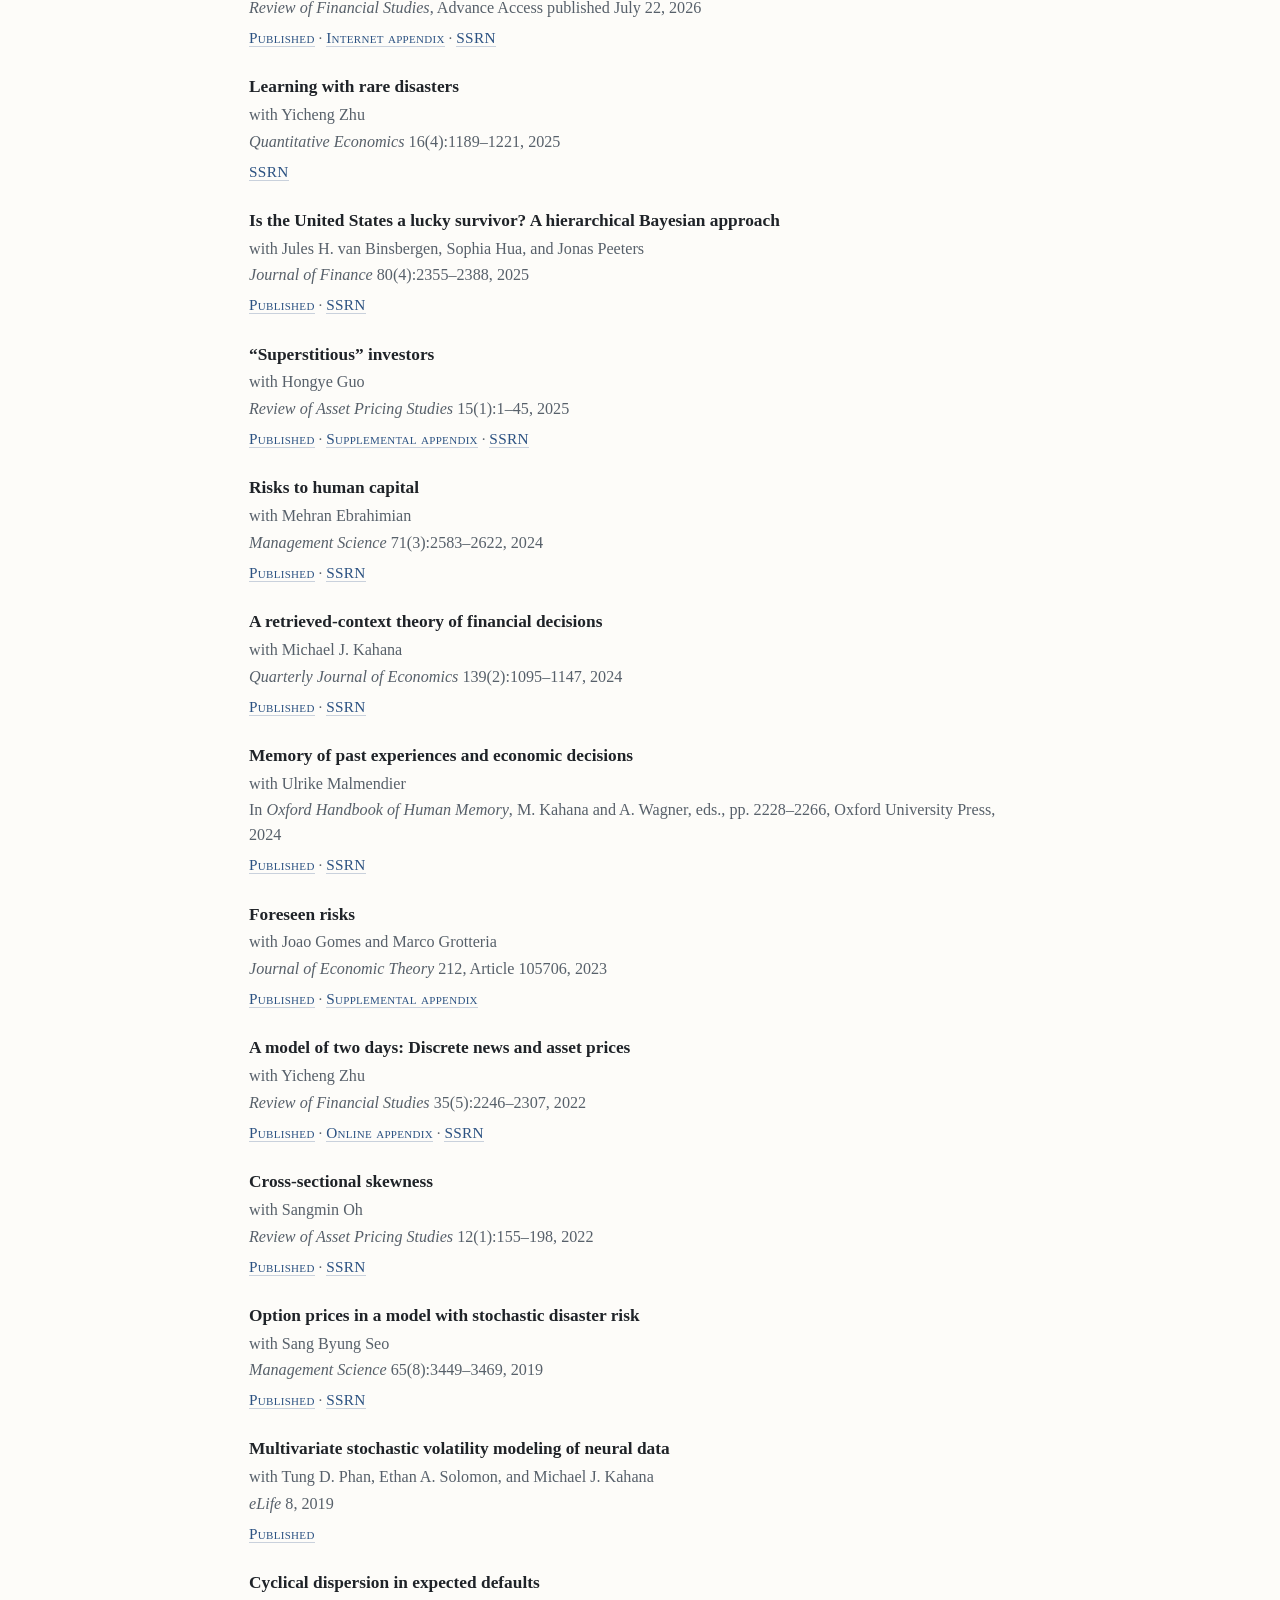
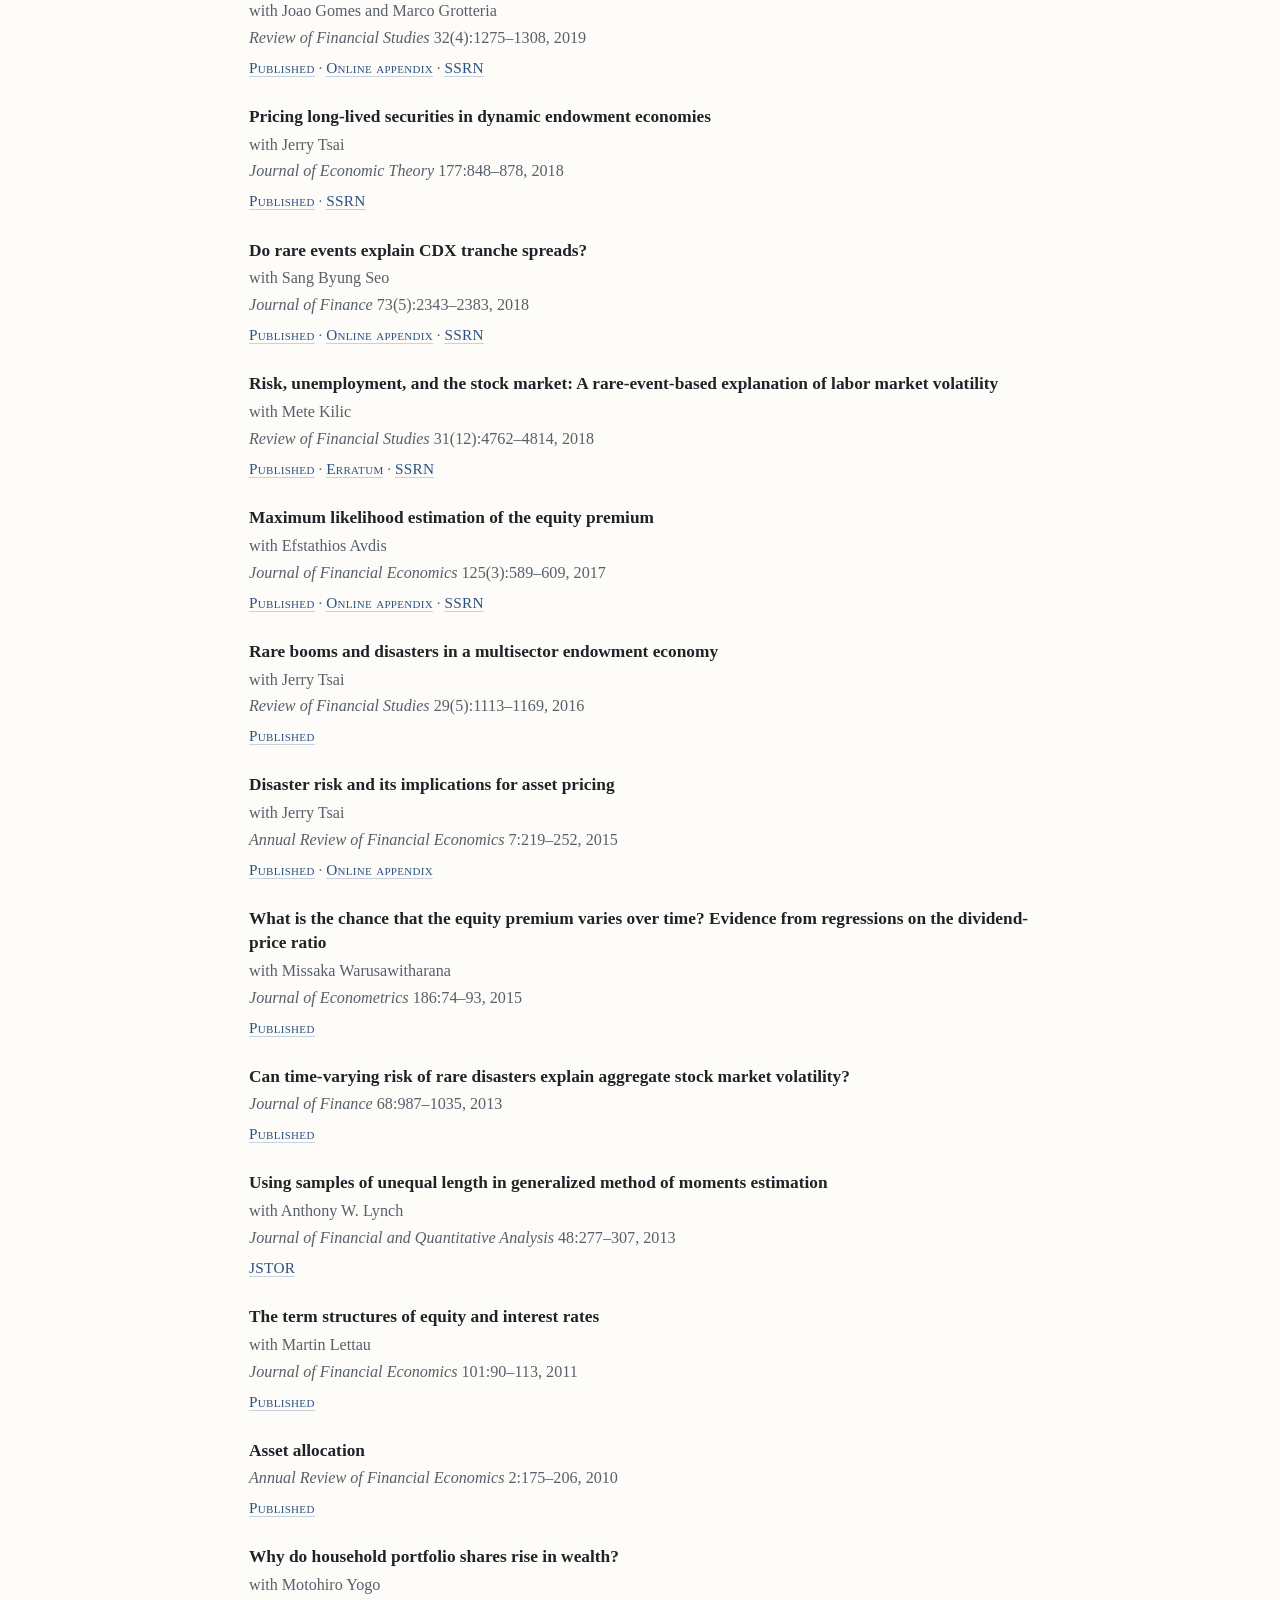
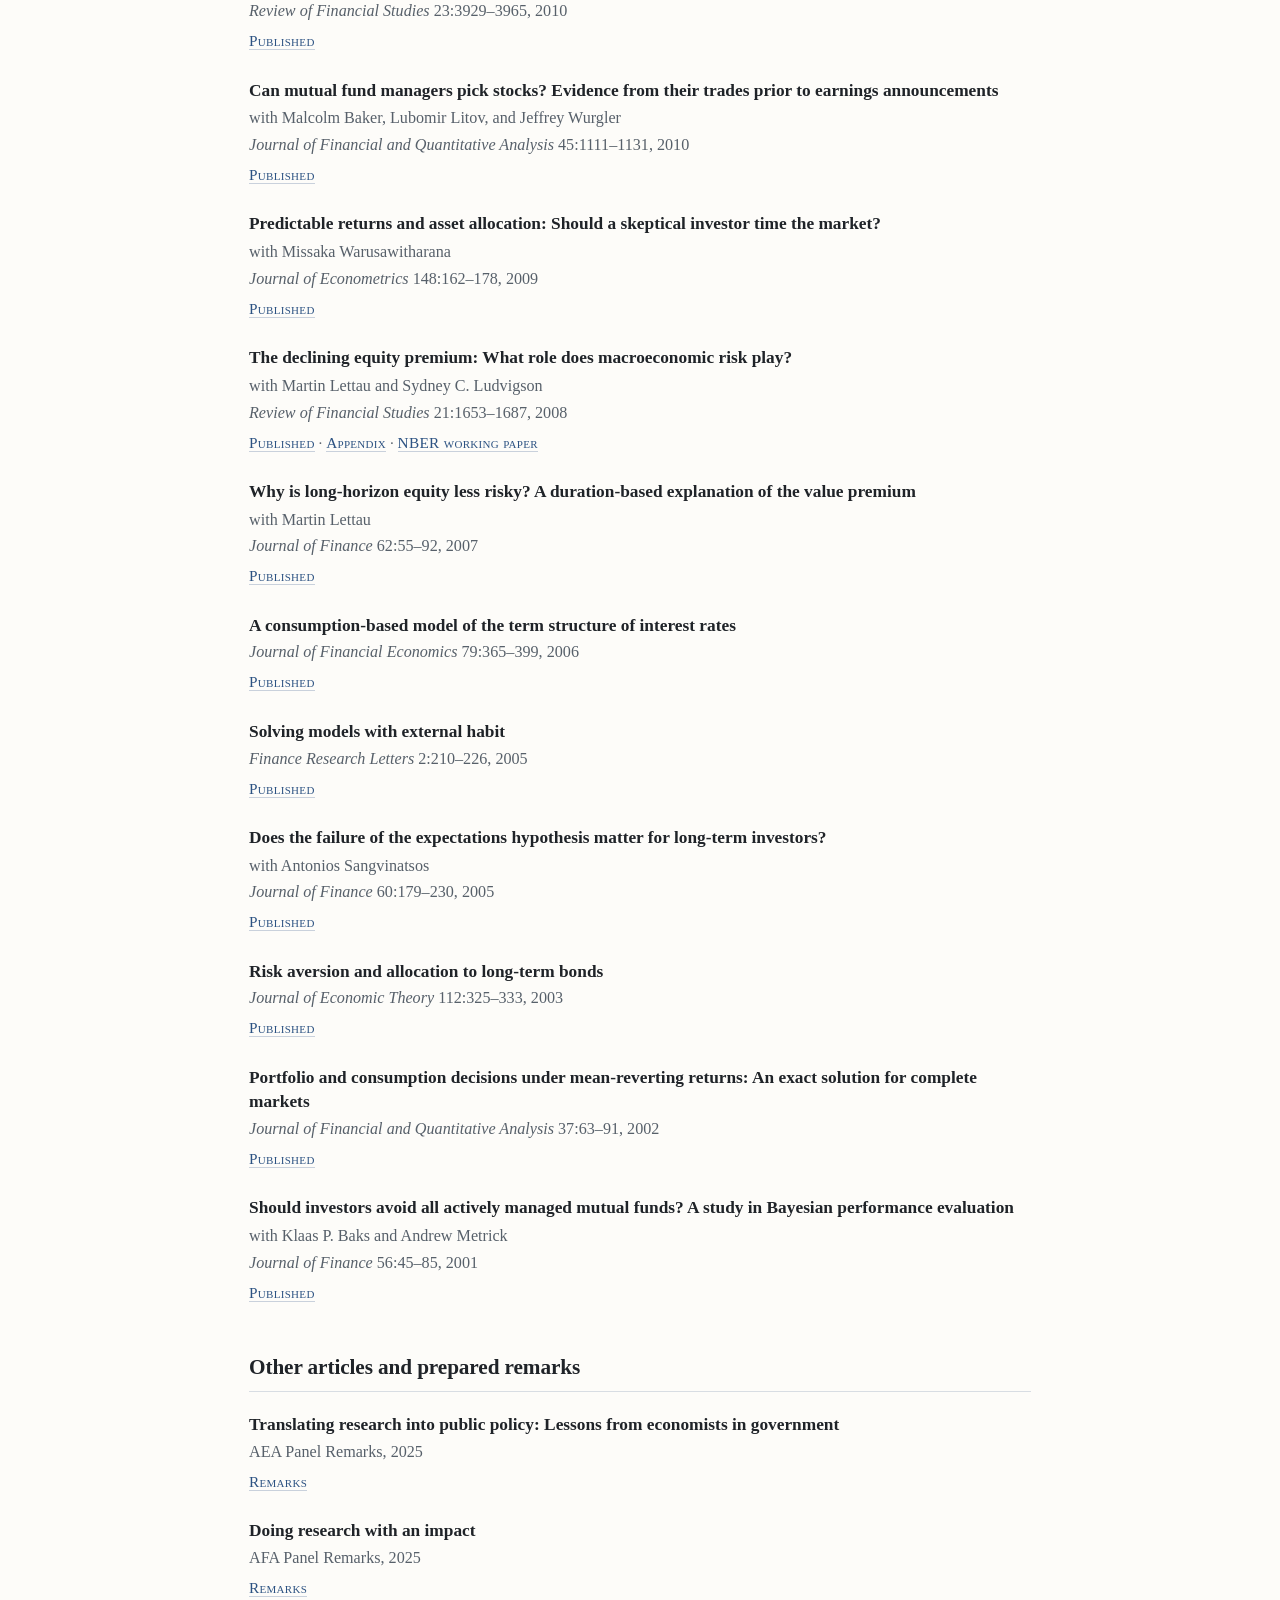
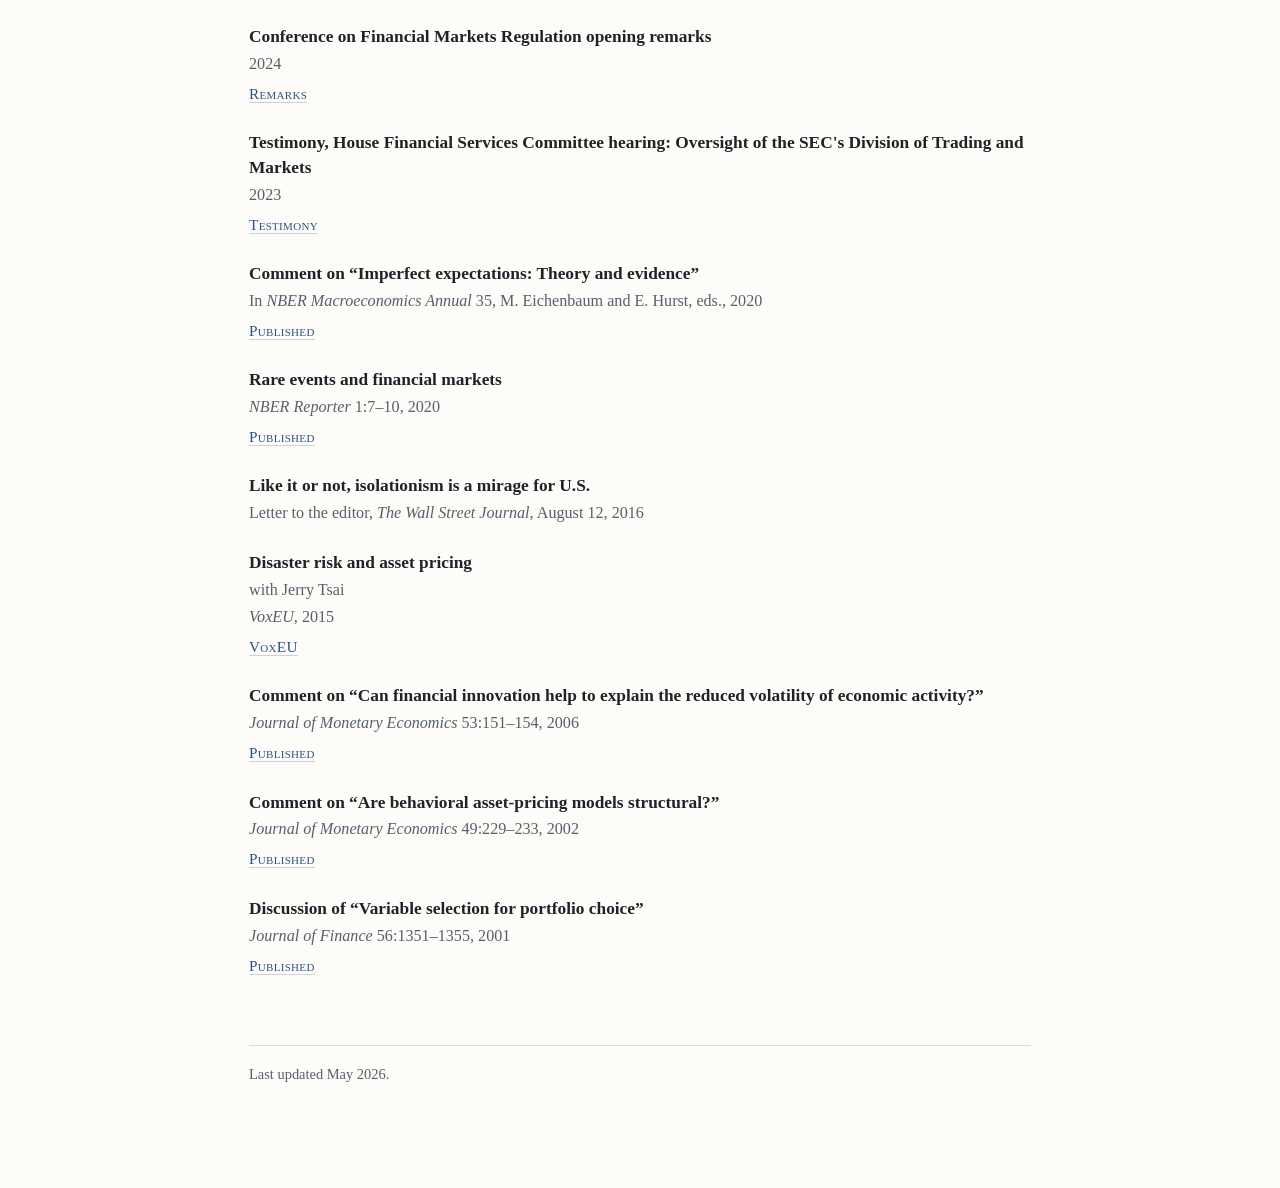
==== commit 5ebf2760: "Separator before the representativeness Slides link Co-Authored-By: Claude Fable 5.1 <noreply@anthro" ====
--- a/index.html
+++ b/index.html
@@ -106,6 +106,7 @@
         <span class="meta">University of Pennsylvania, 2025</span>
         <span class="links">
           <a href="https://papers.ssrn.com/sol3/papers.cfm?abstract_id=5027769">SSRN</a>
+          &middot;
           <a href="slides/KahanaOnyishiParonWachterRepresentativenessSlides.pdf">Slides</a>
         </span>
       </li>
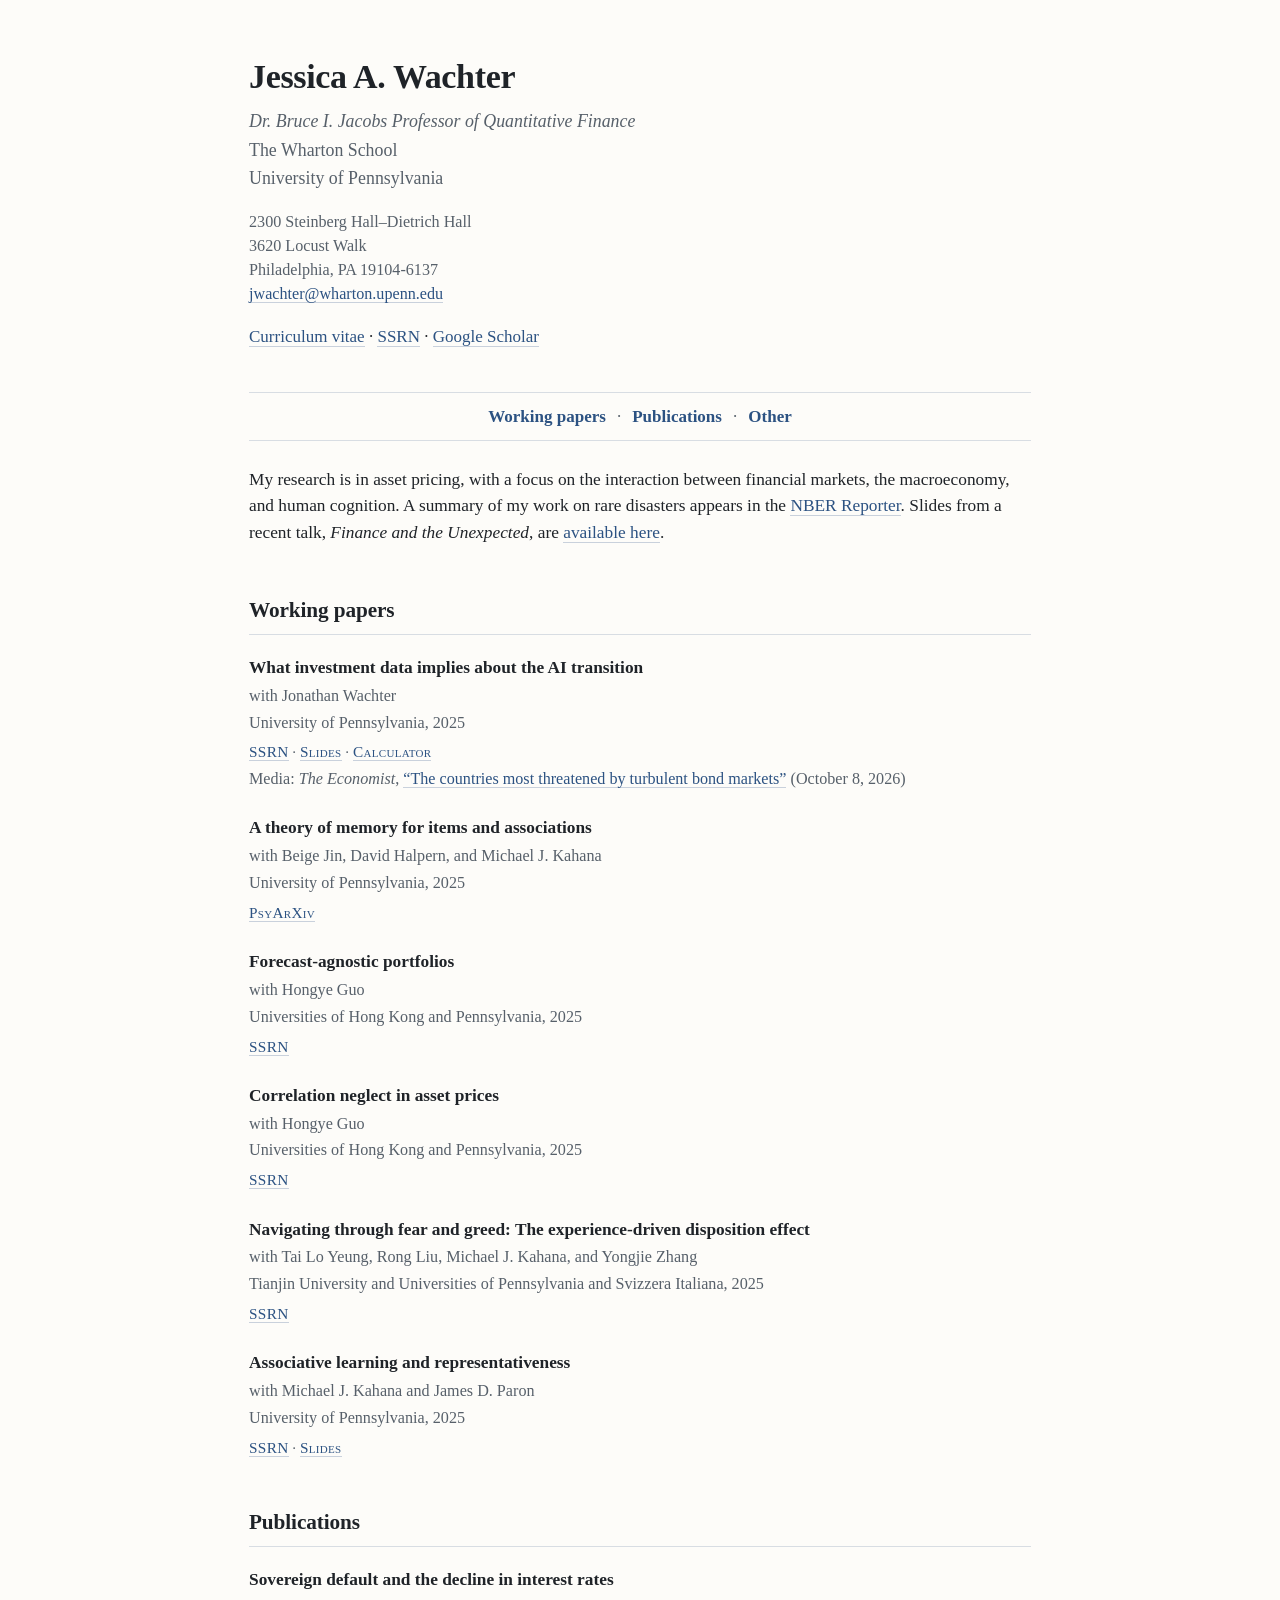
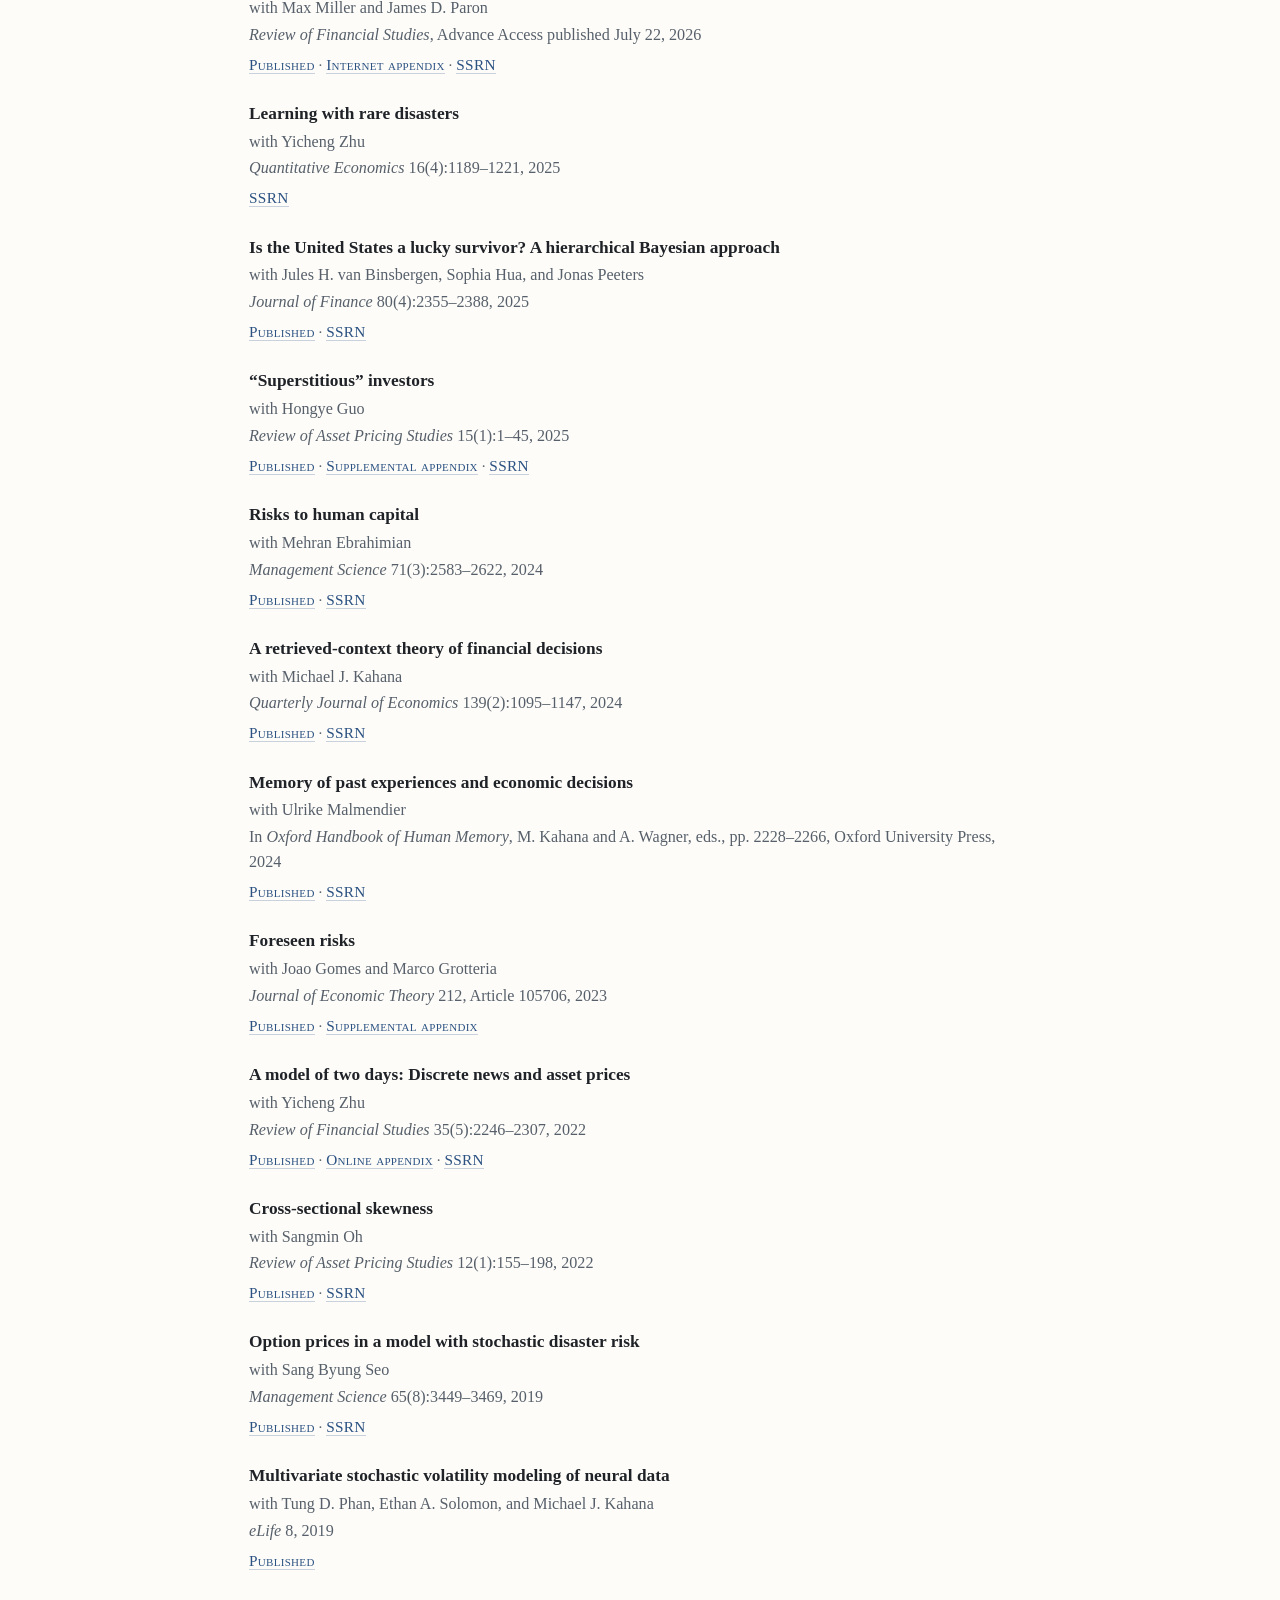
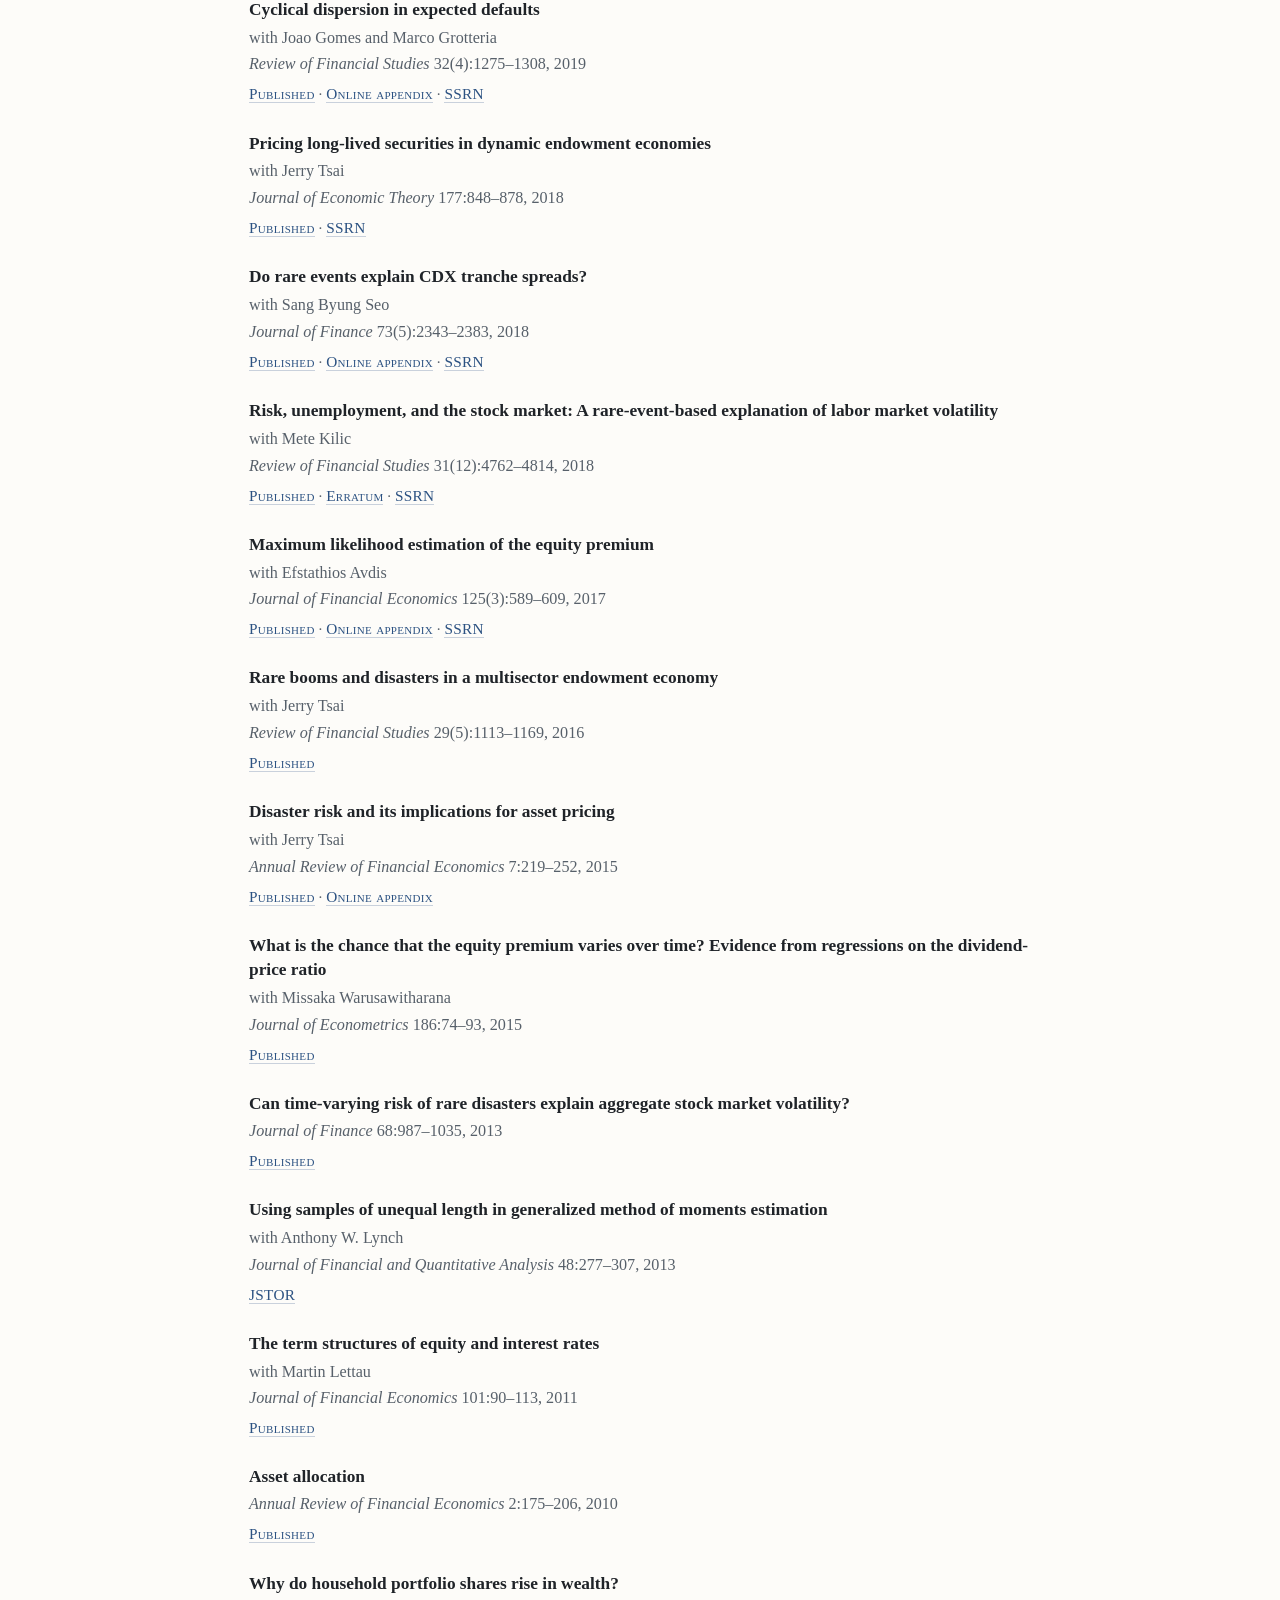
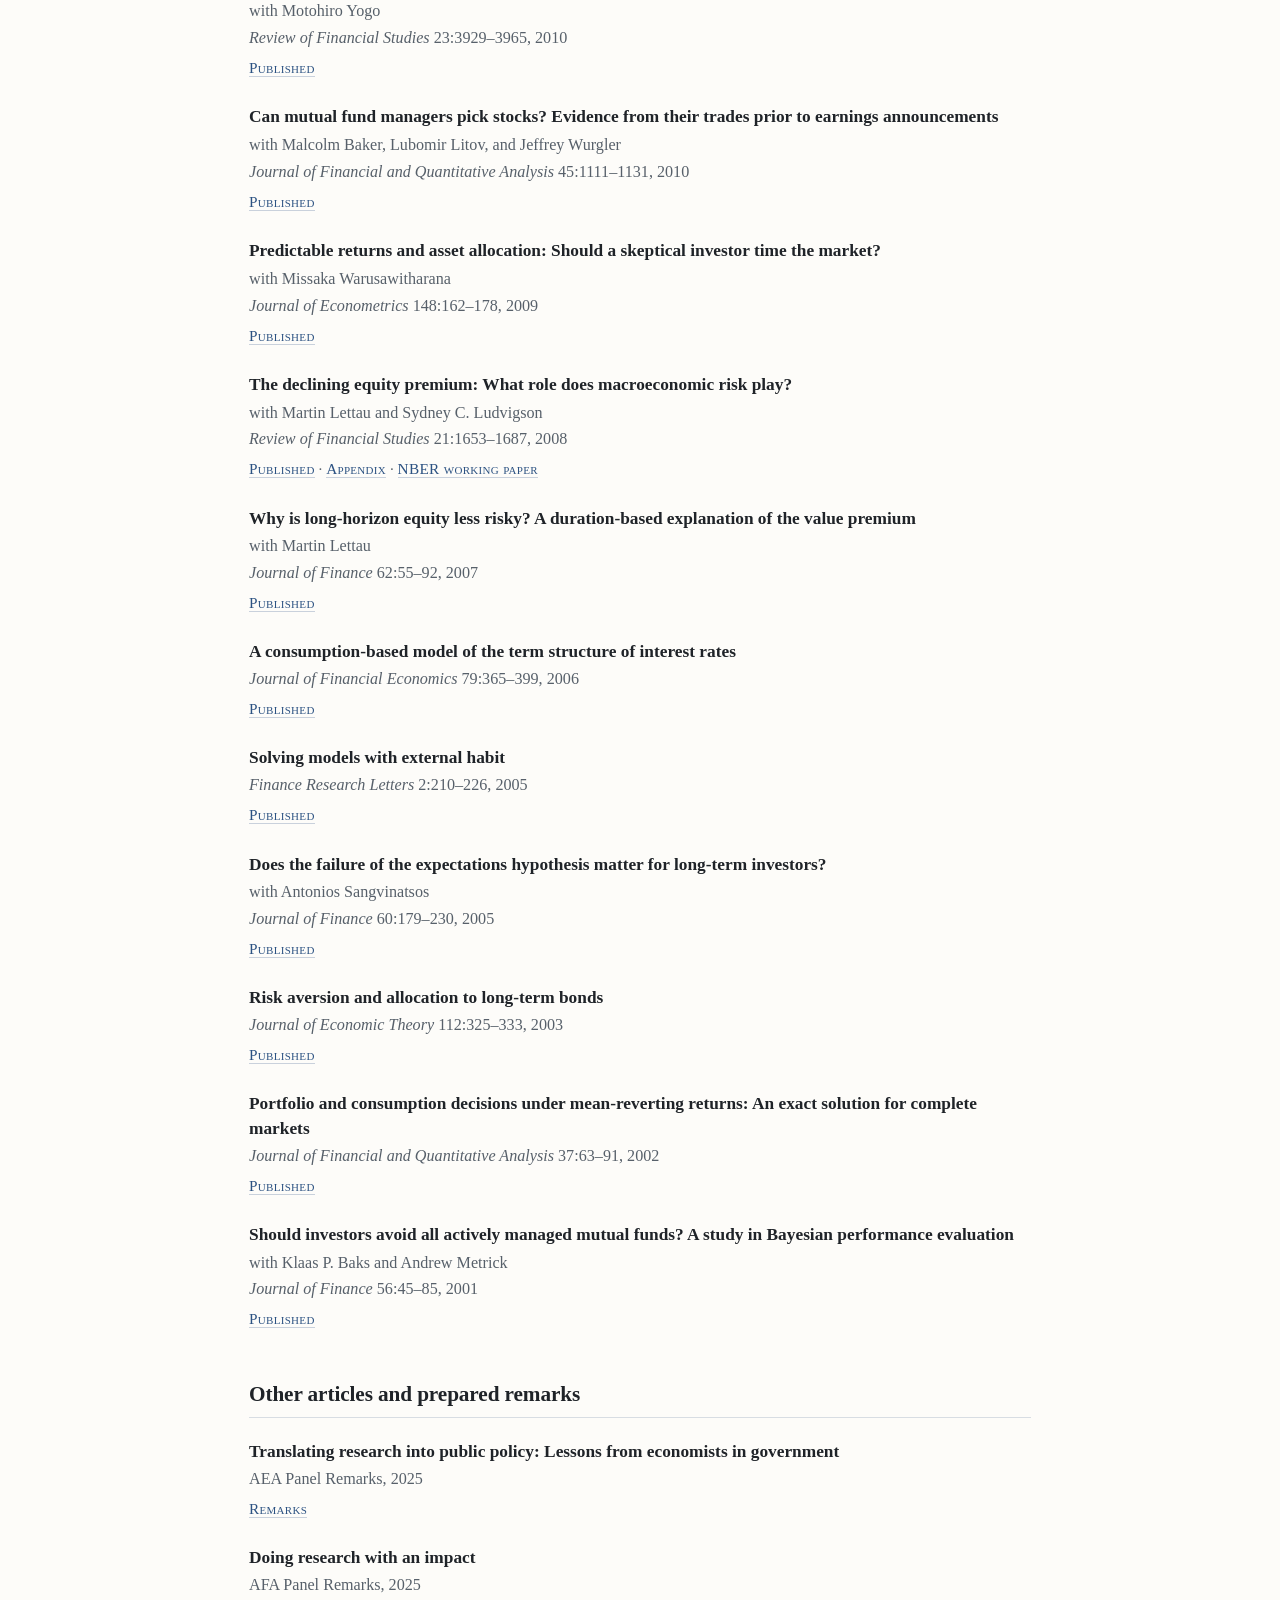
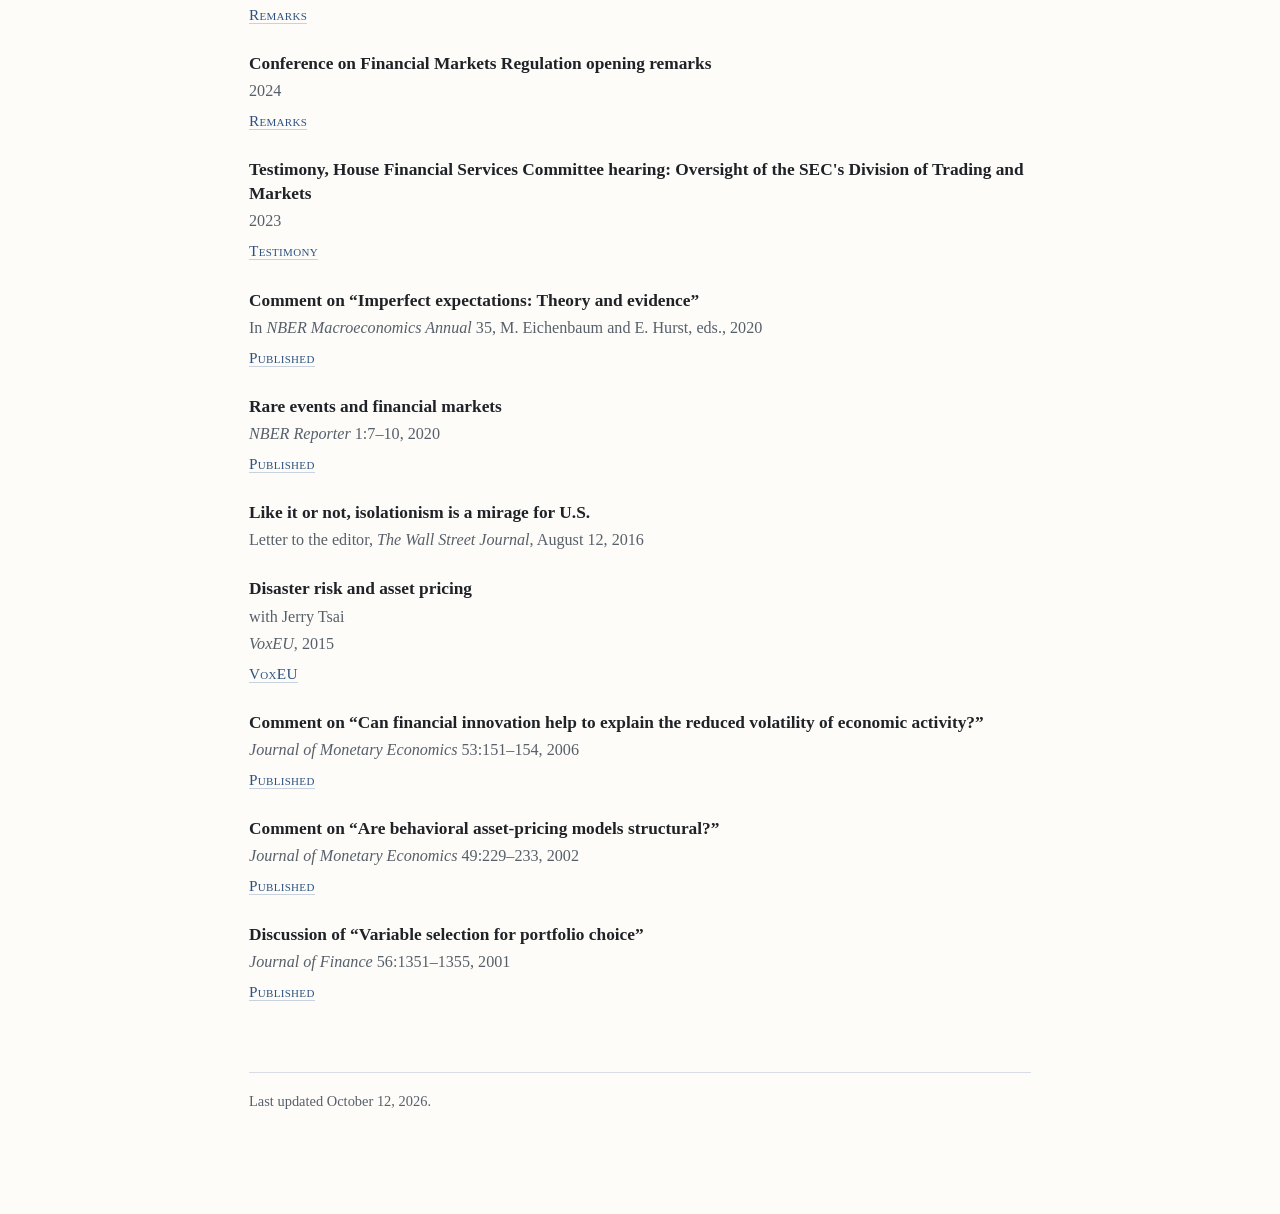
==== commit 709f559f: "Add Economist coverage to the AI paper Link the October 8, 2026 article beneath the AI investment pa" ====
--- a/index.html
+++ b/index.html
@@ -62,6 +62,11 @@
           &middot;
           <a href="research/ai-transition/">Calculator</a>
         </span>
+        <span class="meta">
+          Media: <em>The Economist</em>,
+          <a href="https://www.economist.com/briefing/2026/10/08/the-countries-most-threatened-by-turbulent-bond-markets">&ldquo;The countries most threatened by turbulent bond markets&rdquo;</a>
+          (<time datetime="2026-10-08">October 8, 2026</time>)
+        </span>
       </li>
 
       <li>
@@ -549,7 +554,7 @@
   </section>
 
   <footer>
-    <p>Last updated <time datetime="2026-05-18">May 2026</time>.</p>
+    <p>Last updated <time datetime="2026-10-12">October 12, 2026</time>.</p>
   </footer>
 
 </main>
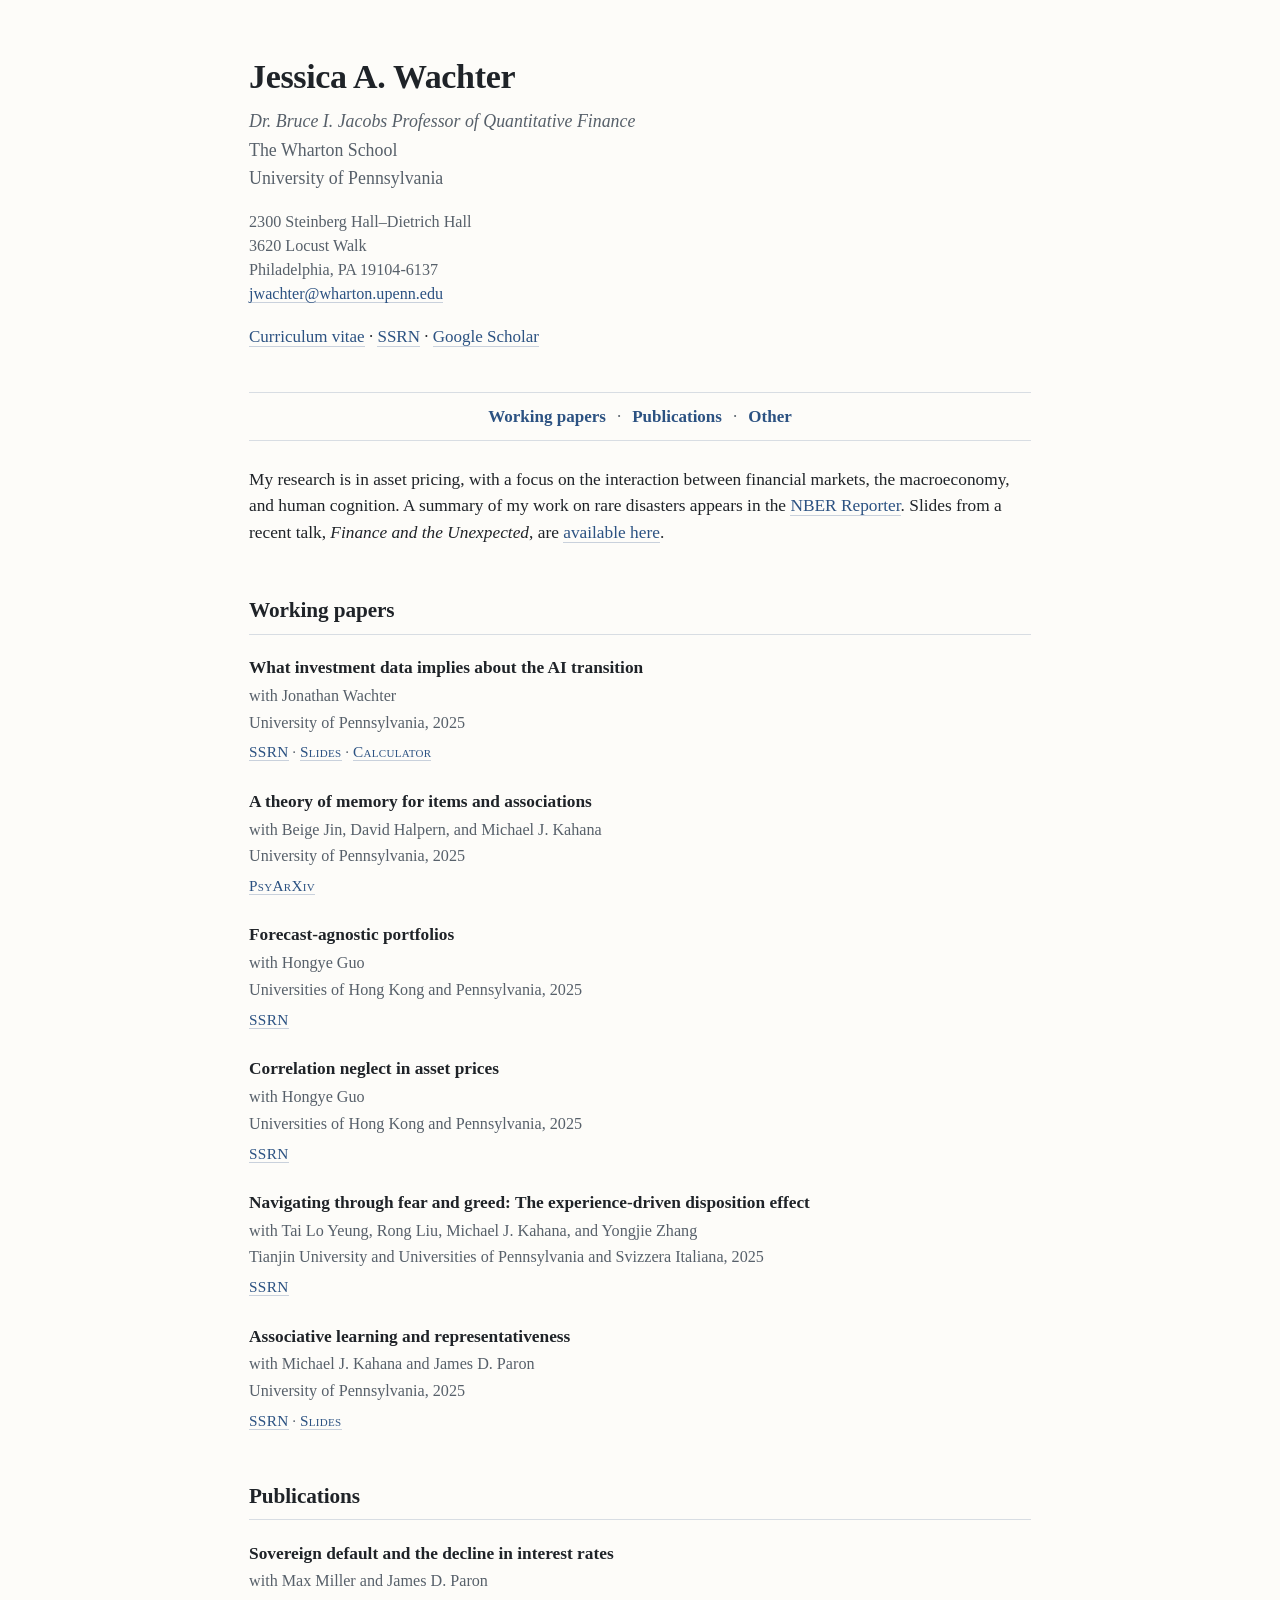
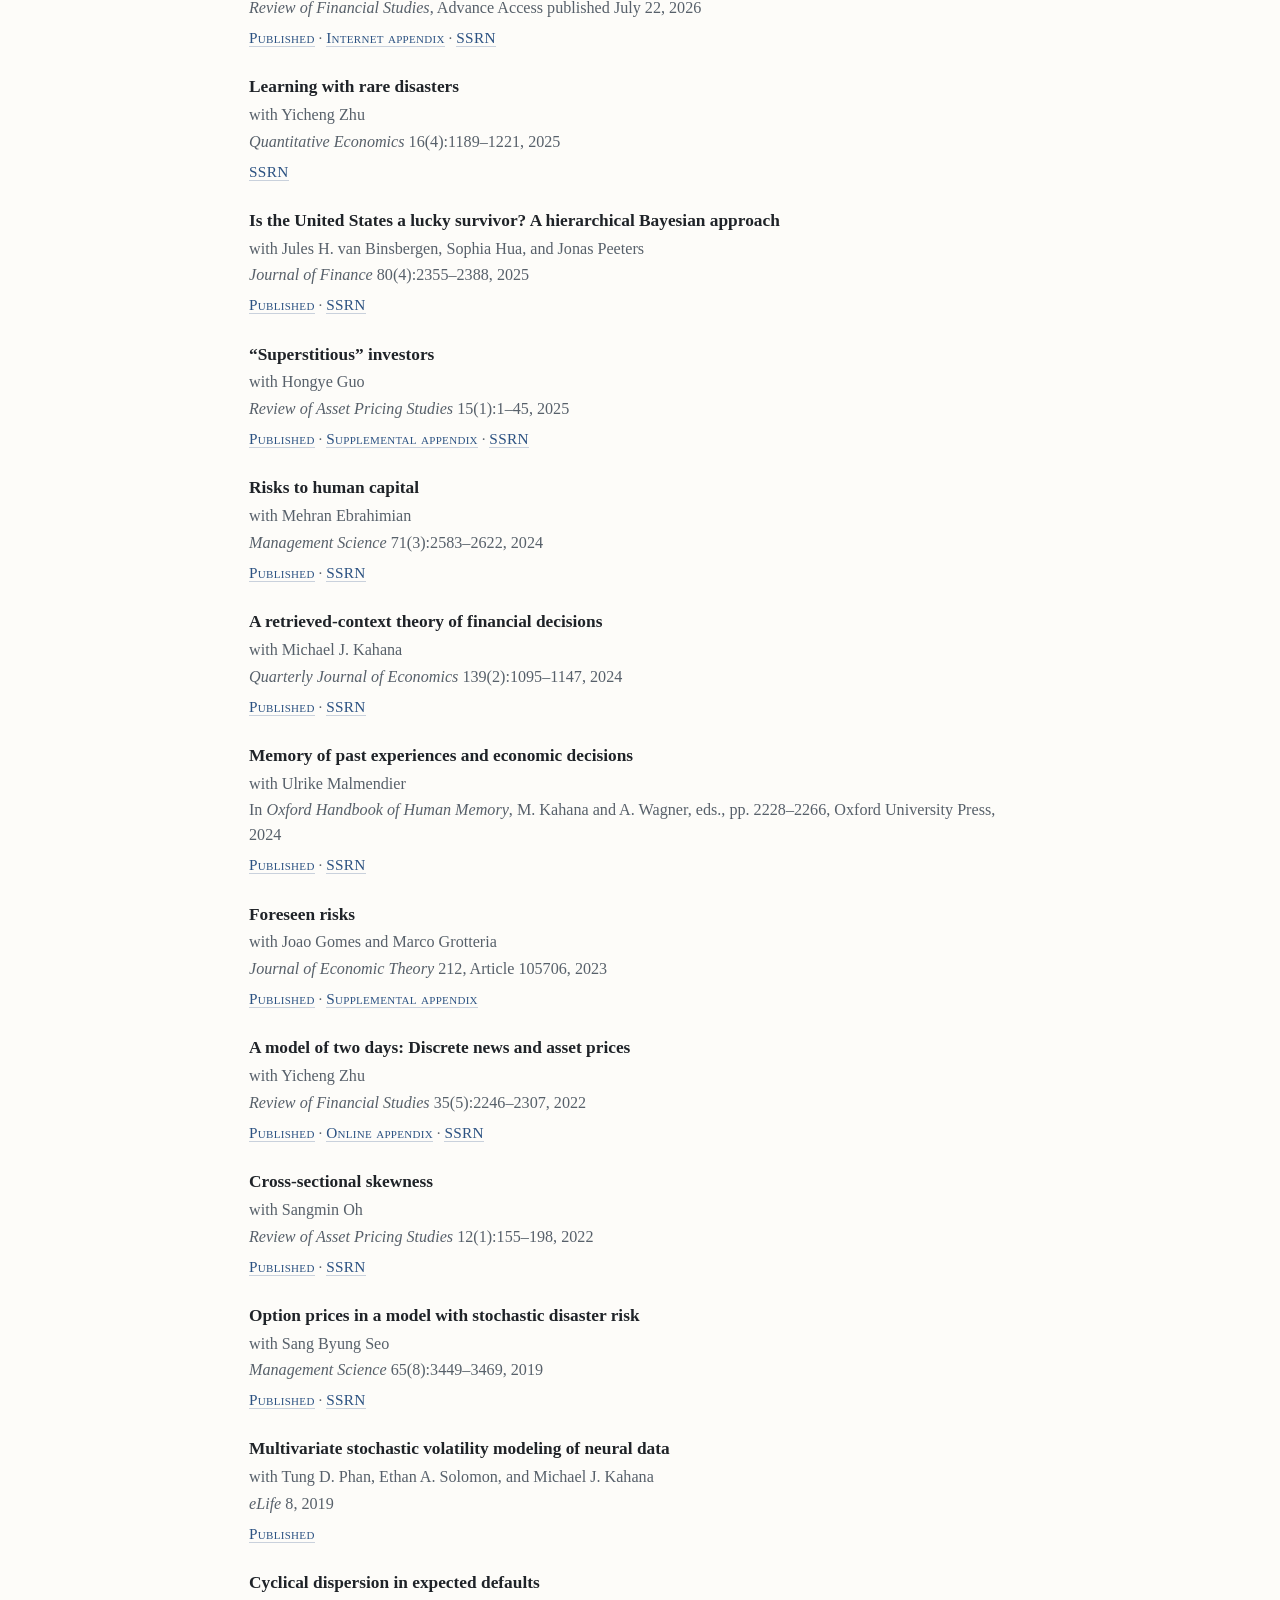
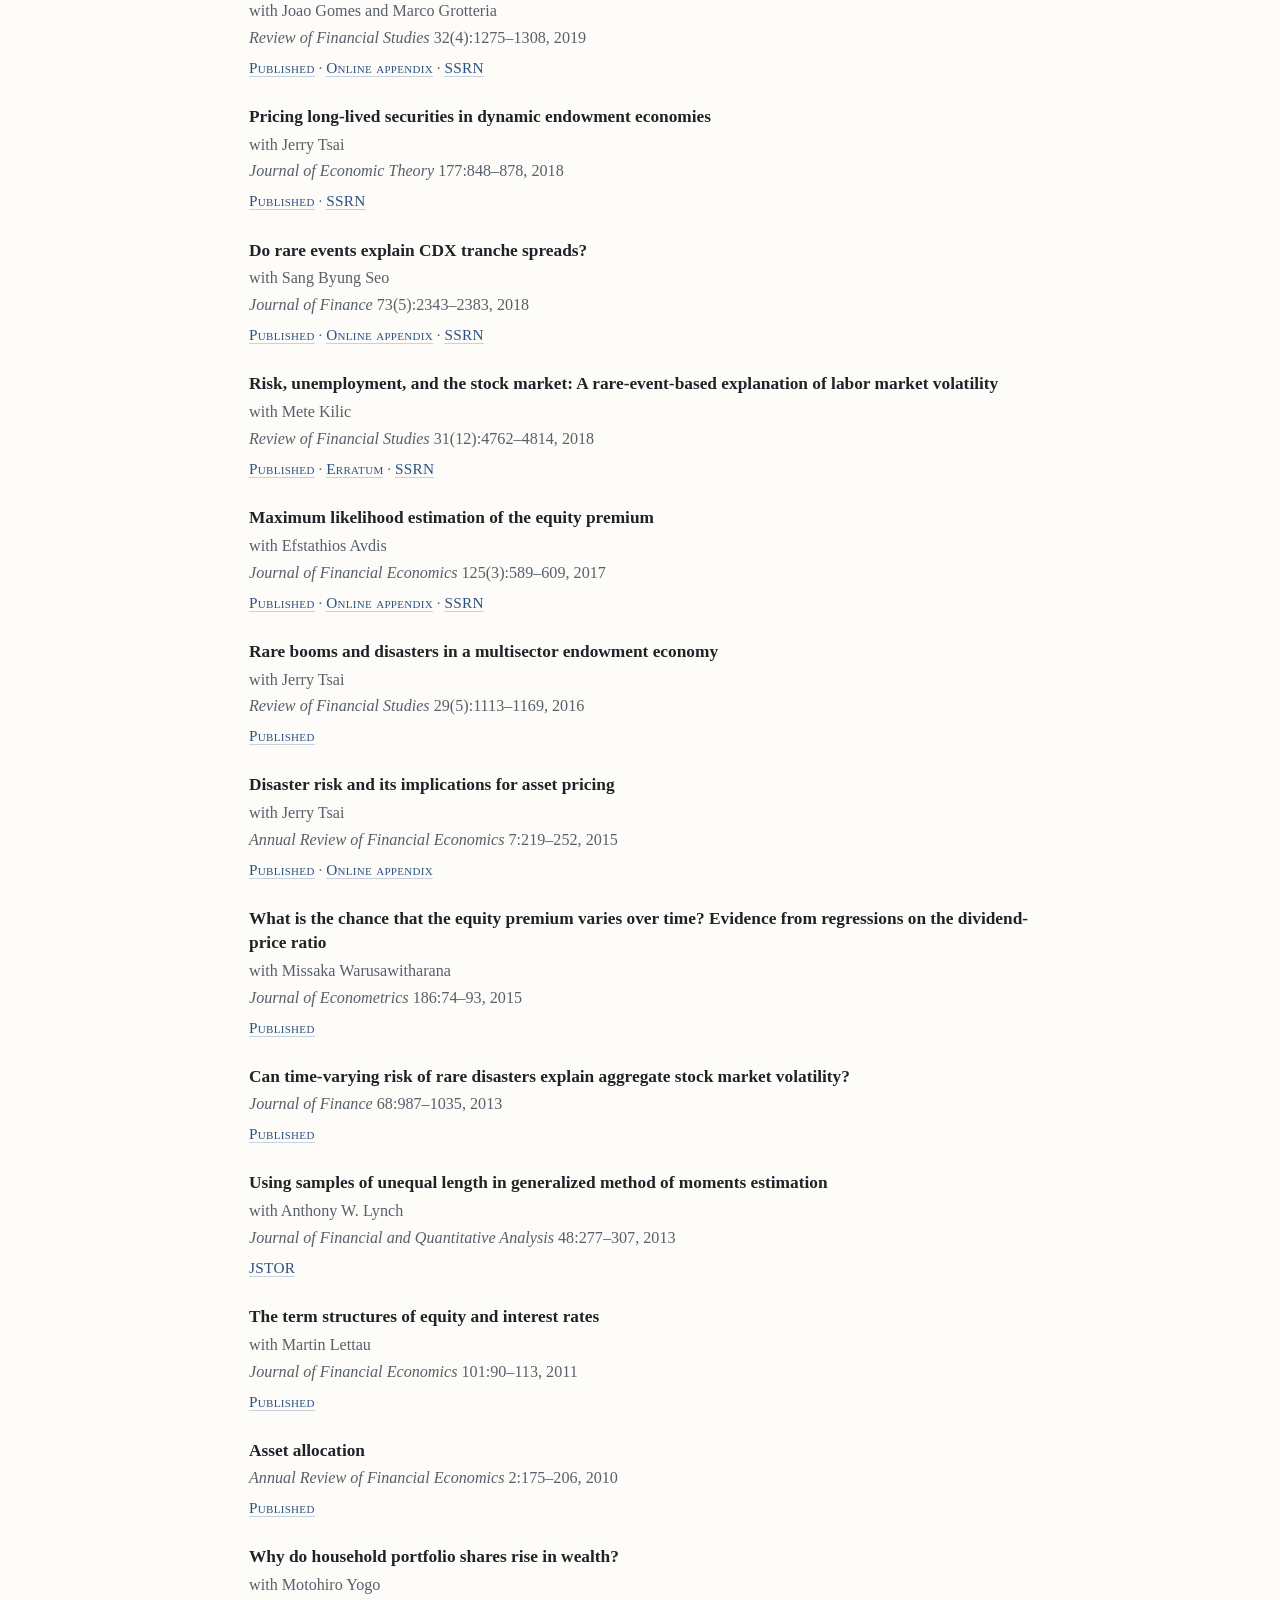
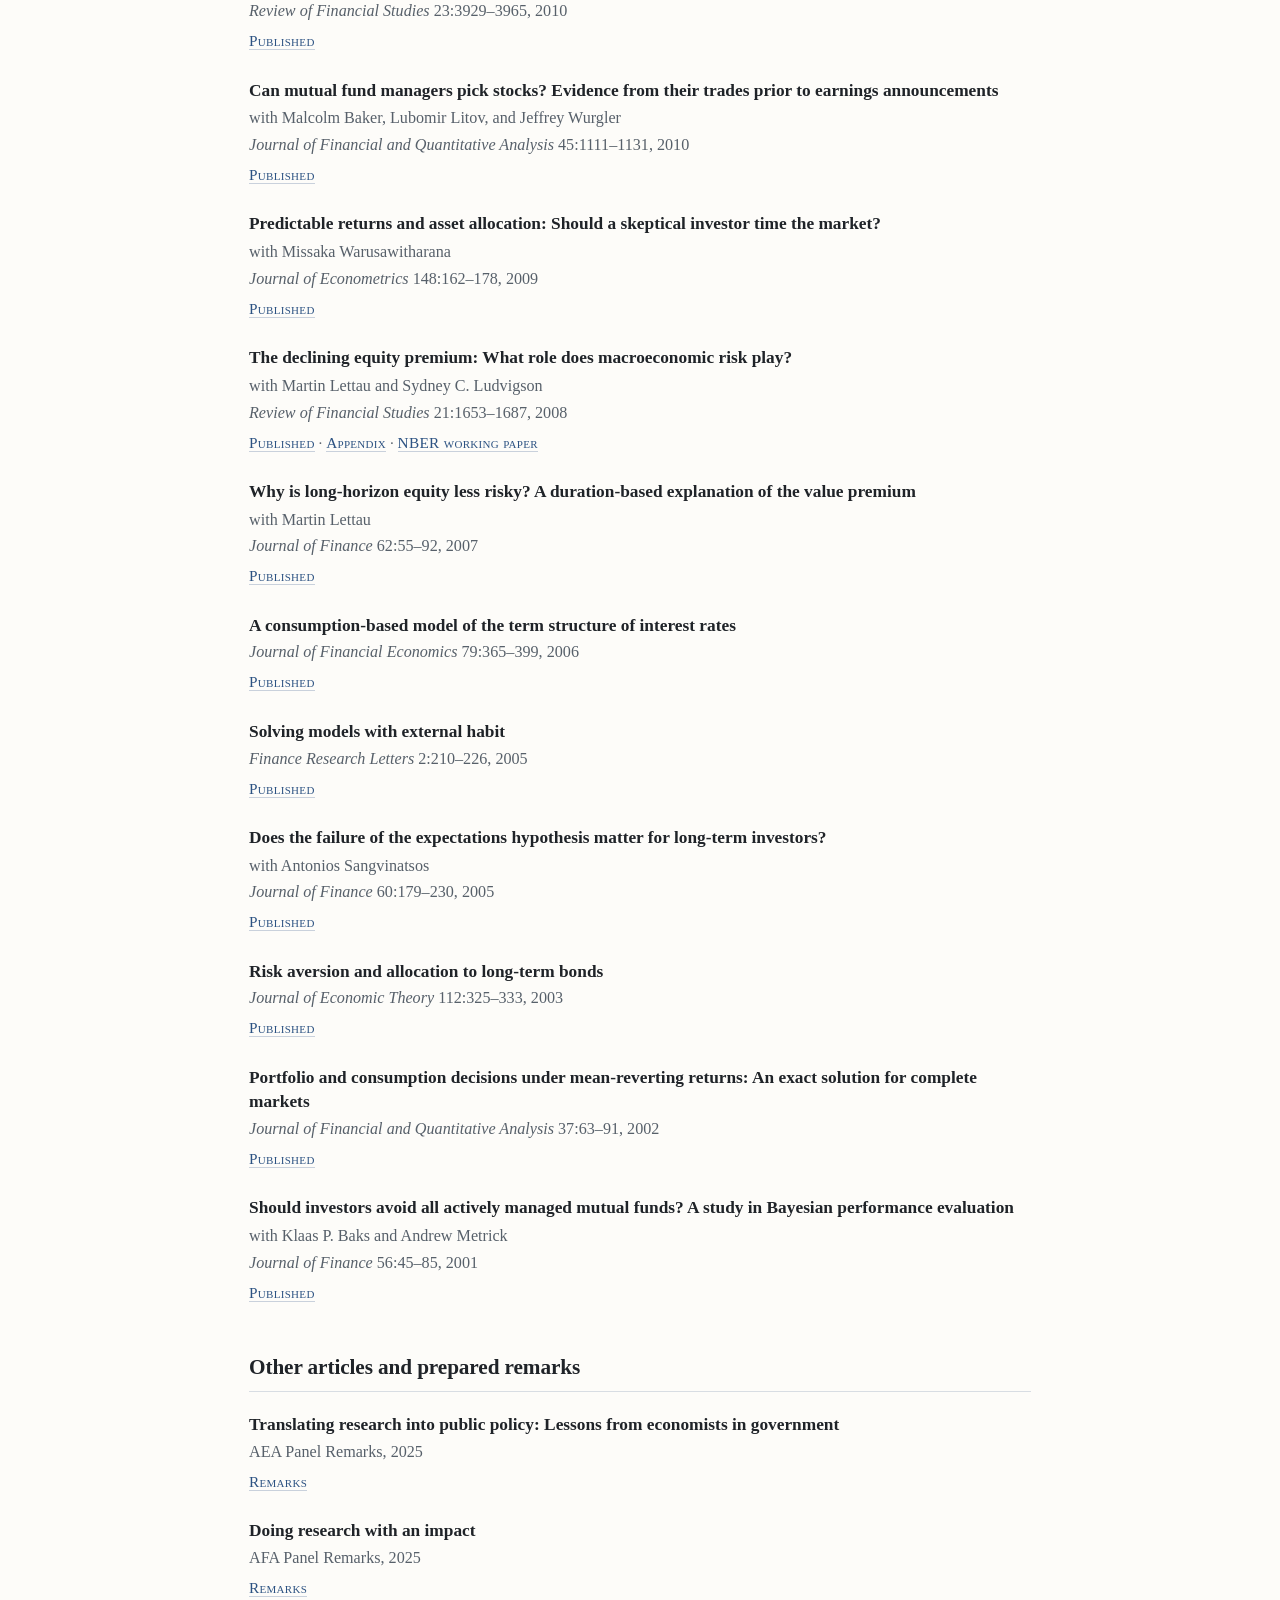
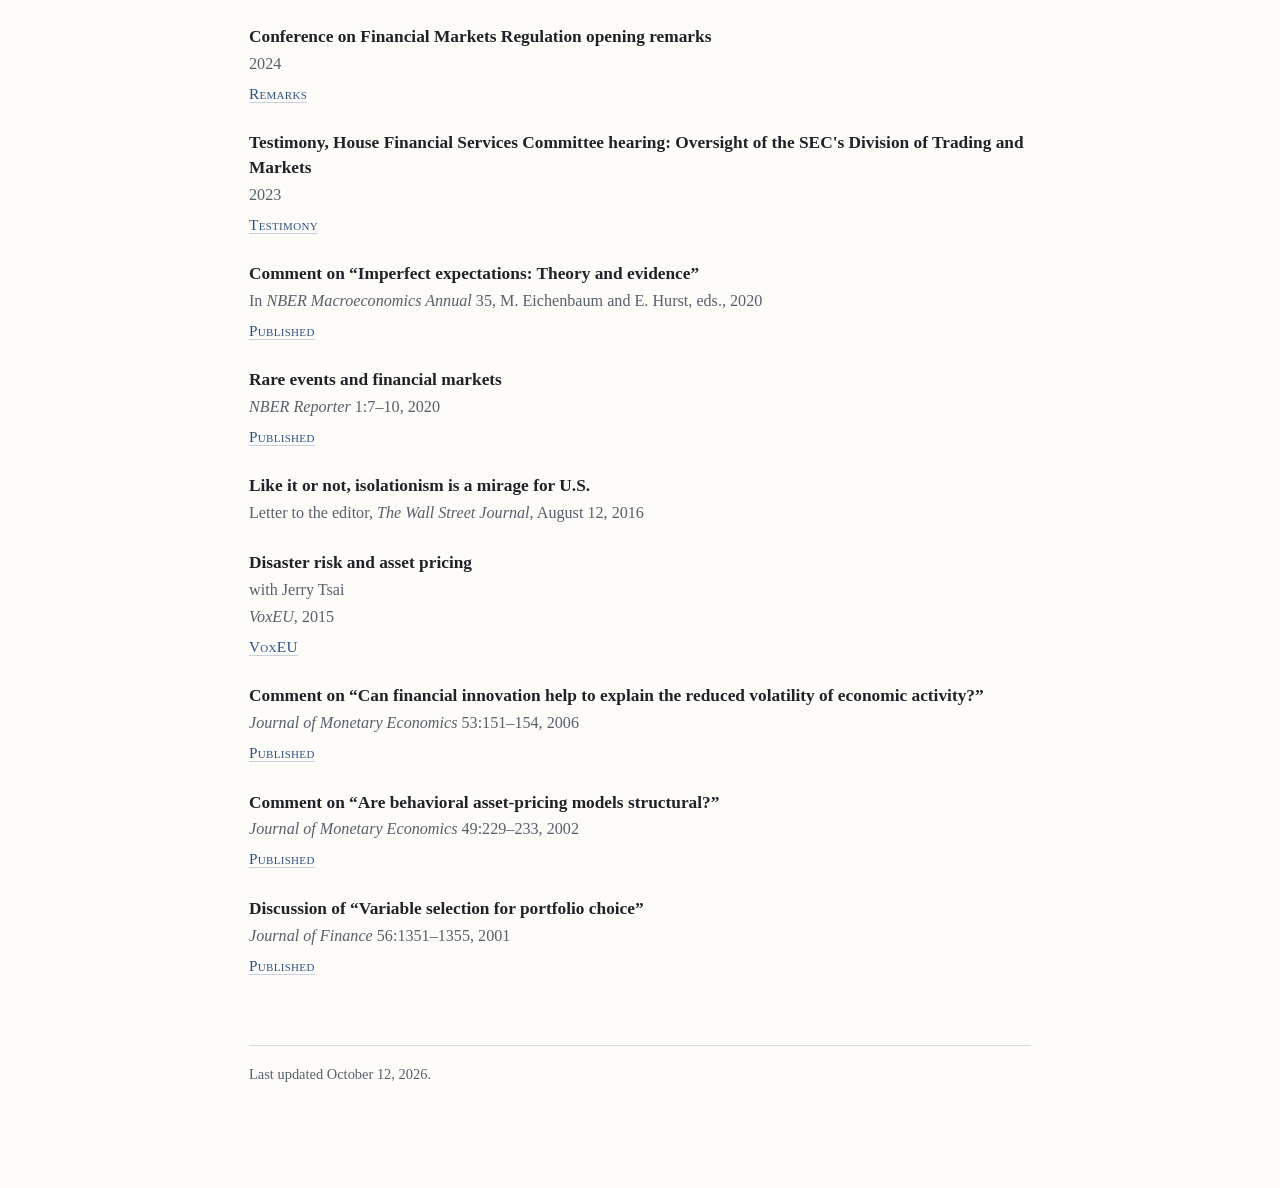
==== commit 7916e4c9: "Remove Economist media line from website" ====
--- a/index.html
+++ b/index.html
@@ -62,11 +62,6 @@
           &middot;
           <a href="research/ai-transition/">Calculator</a>
         </span>
-        <span class="meta">
-          Media: <em>The Economist</em>,
-          <a href="https://www.economist.com/briefing/2026/10/08/the-countries-most-threatened-by-turbulent-bond-markets">&ldquo;The countries most threatened by turbulent bond markets&rdquo;</a>
-          (<time datetime="2026-10-08">October 8, 2026</time>)
-        </span>
       </li>
 
       <li>
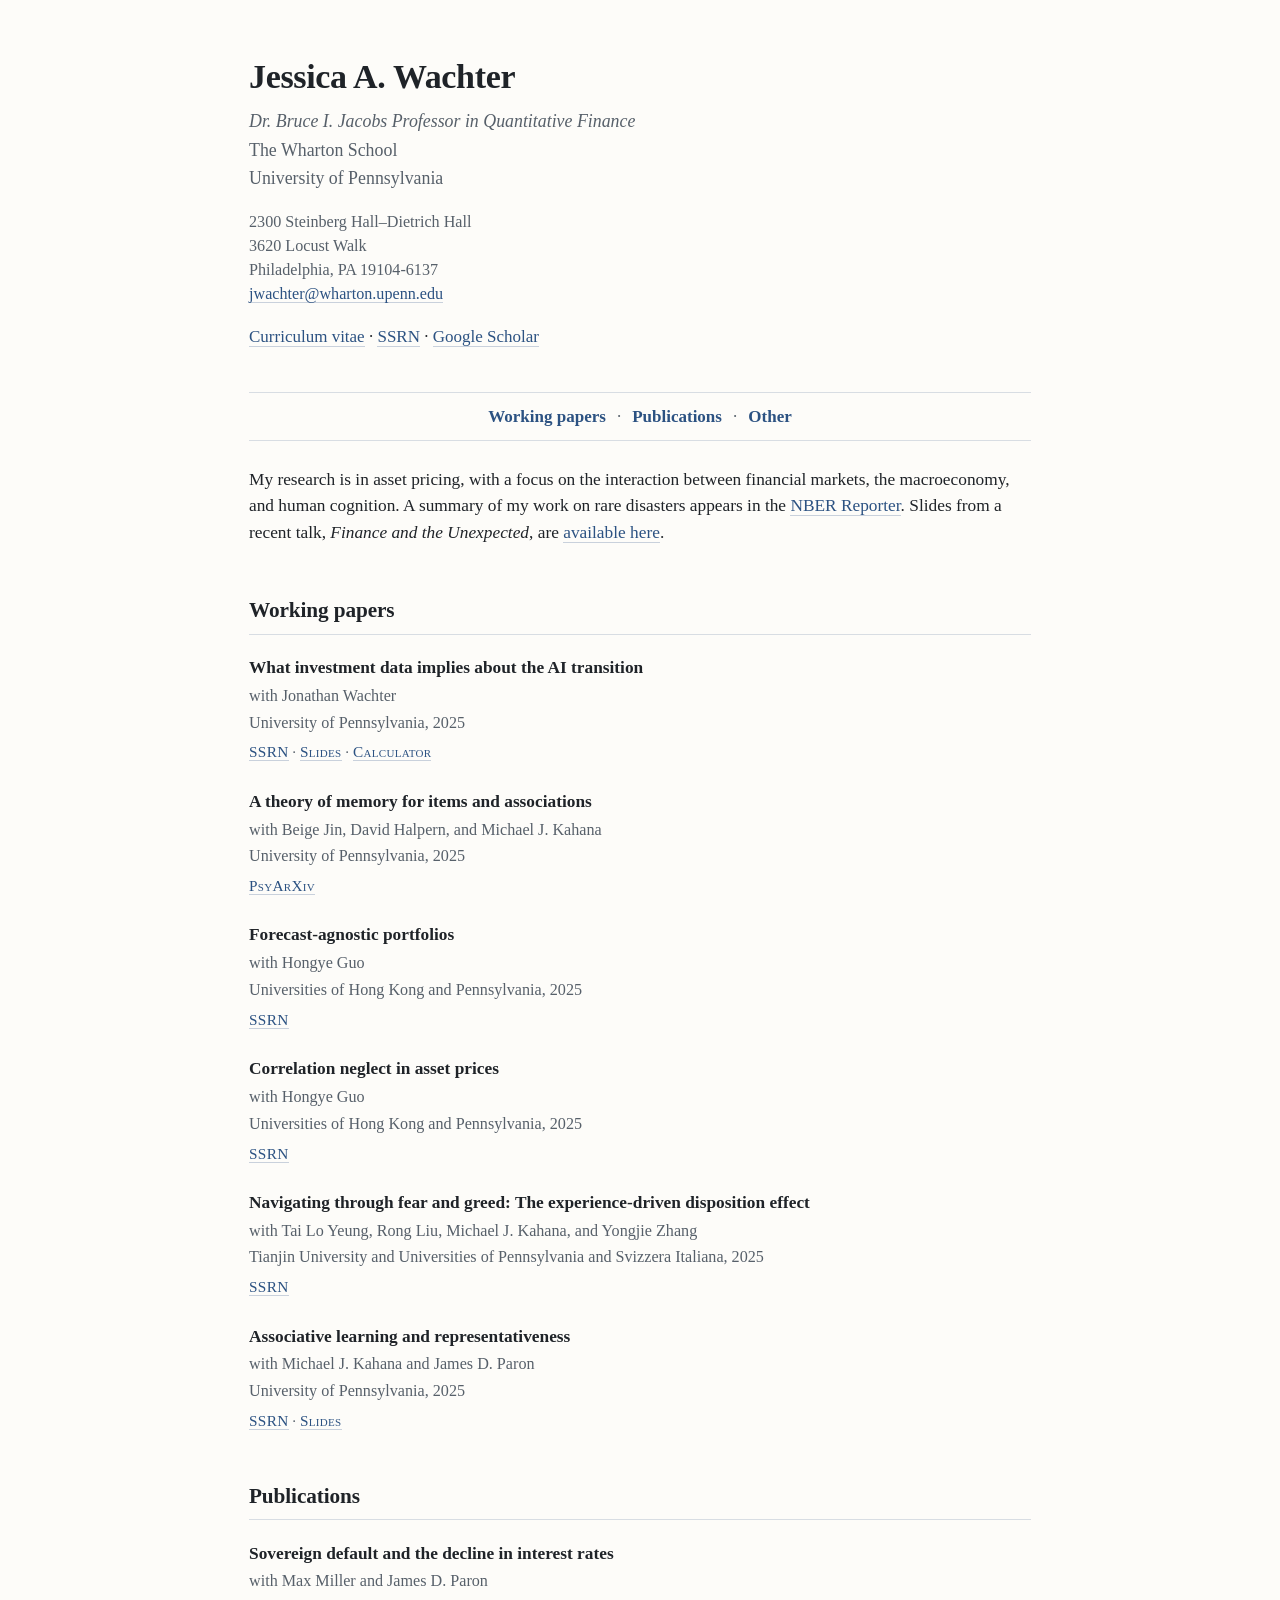
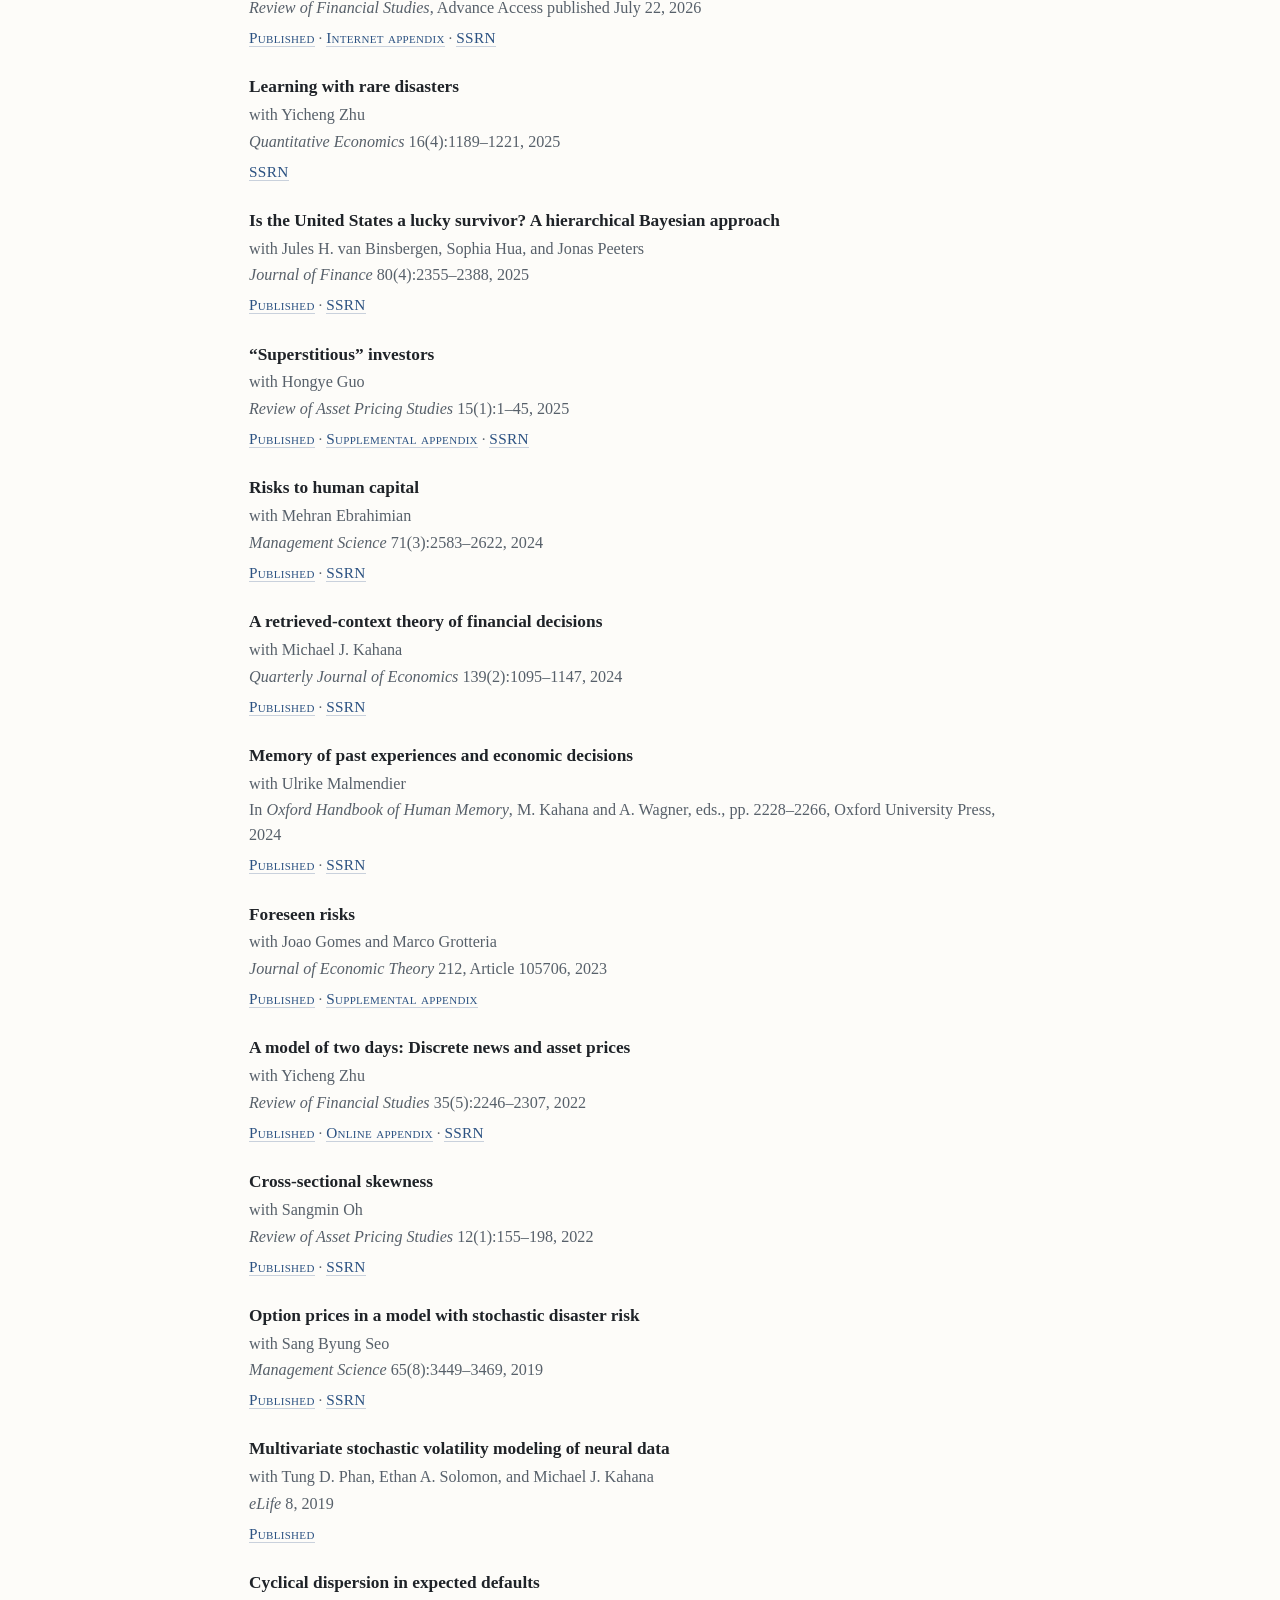
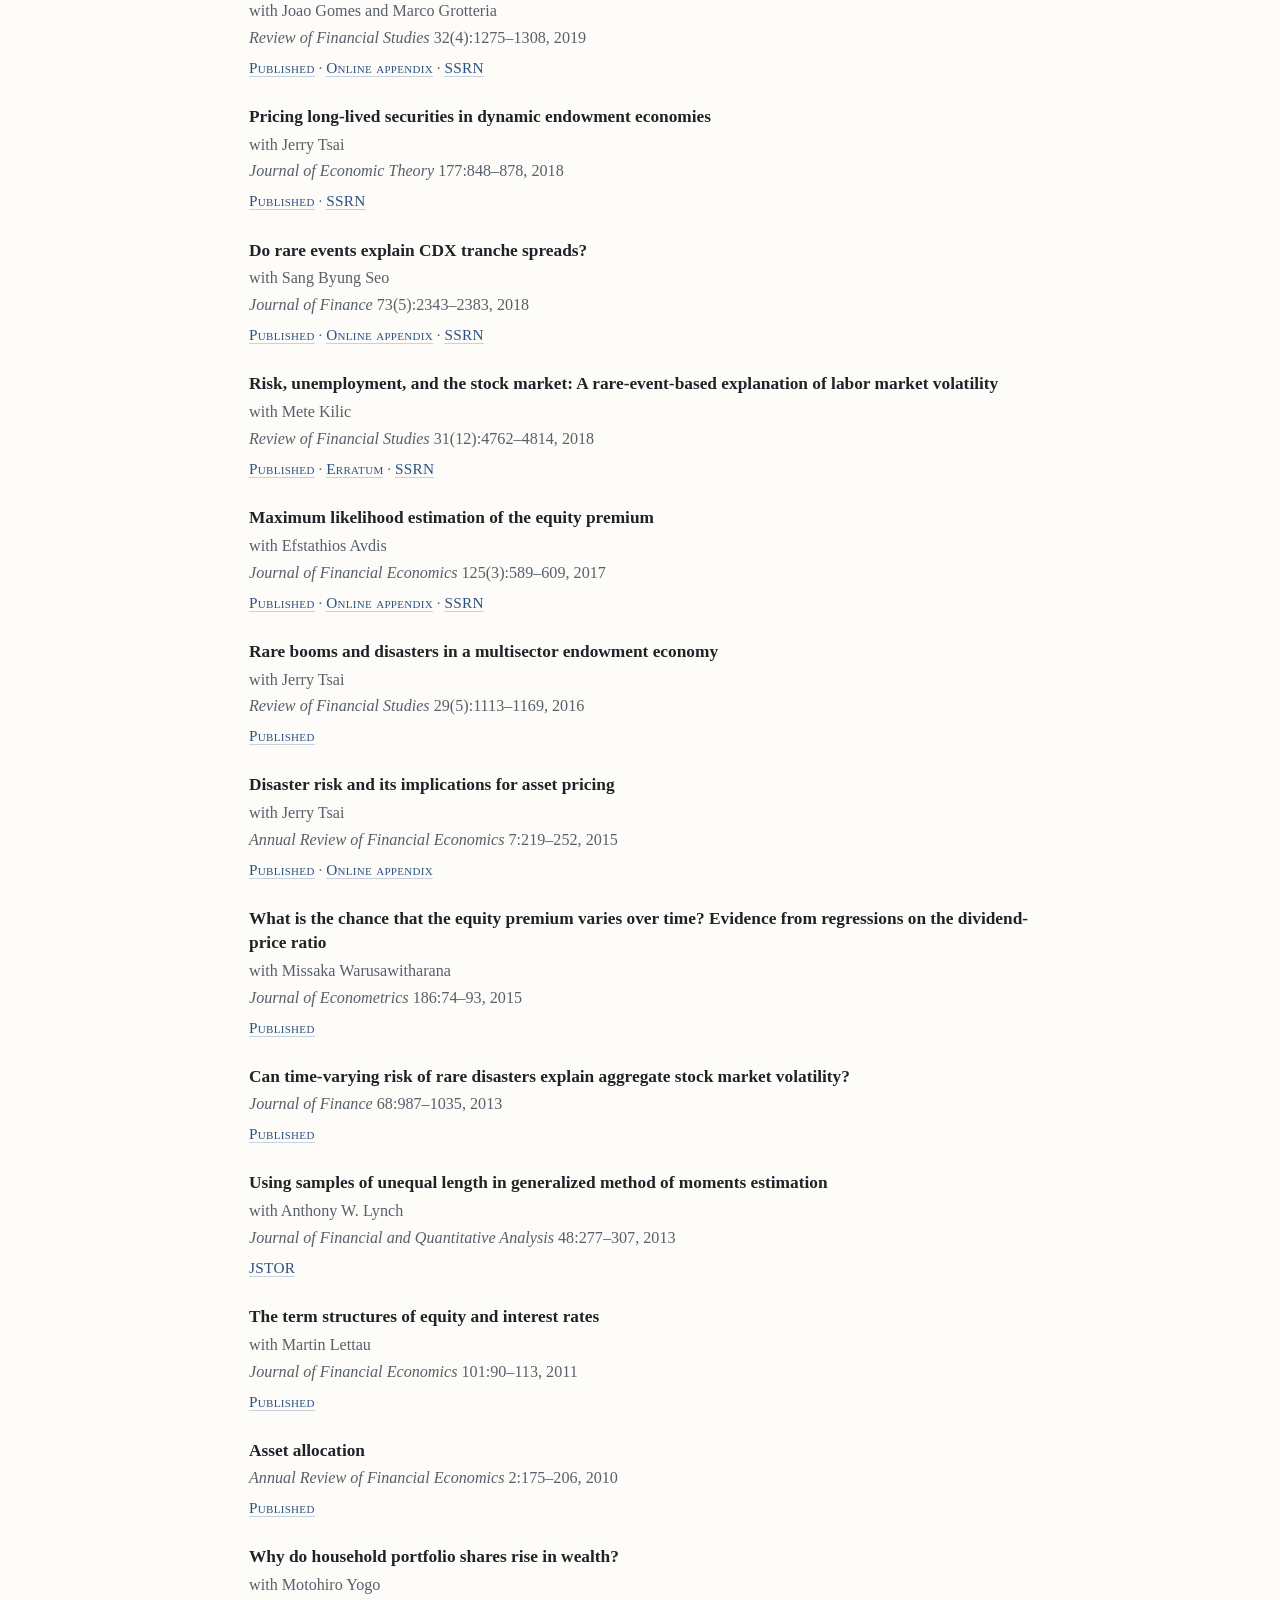
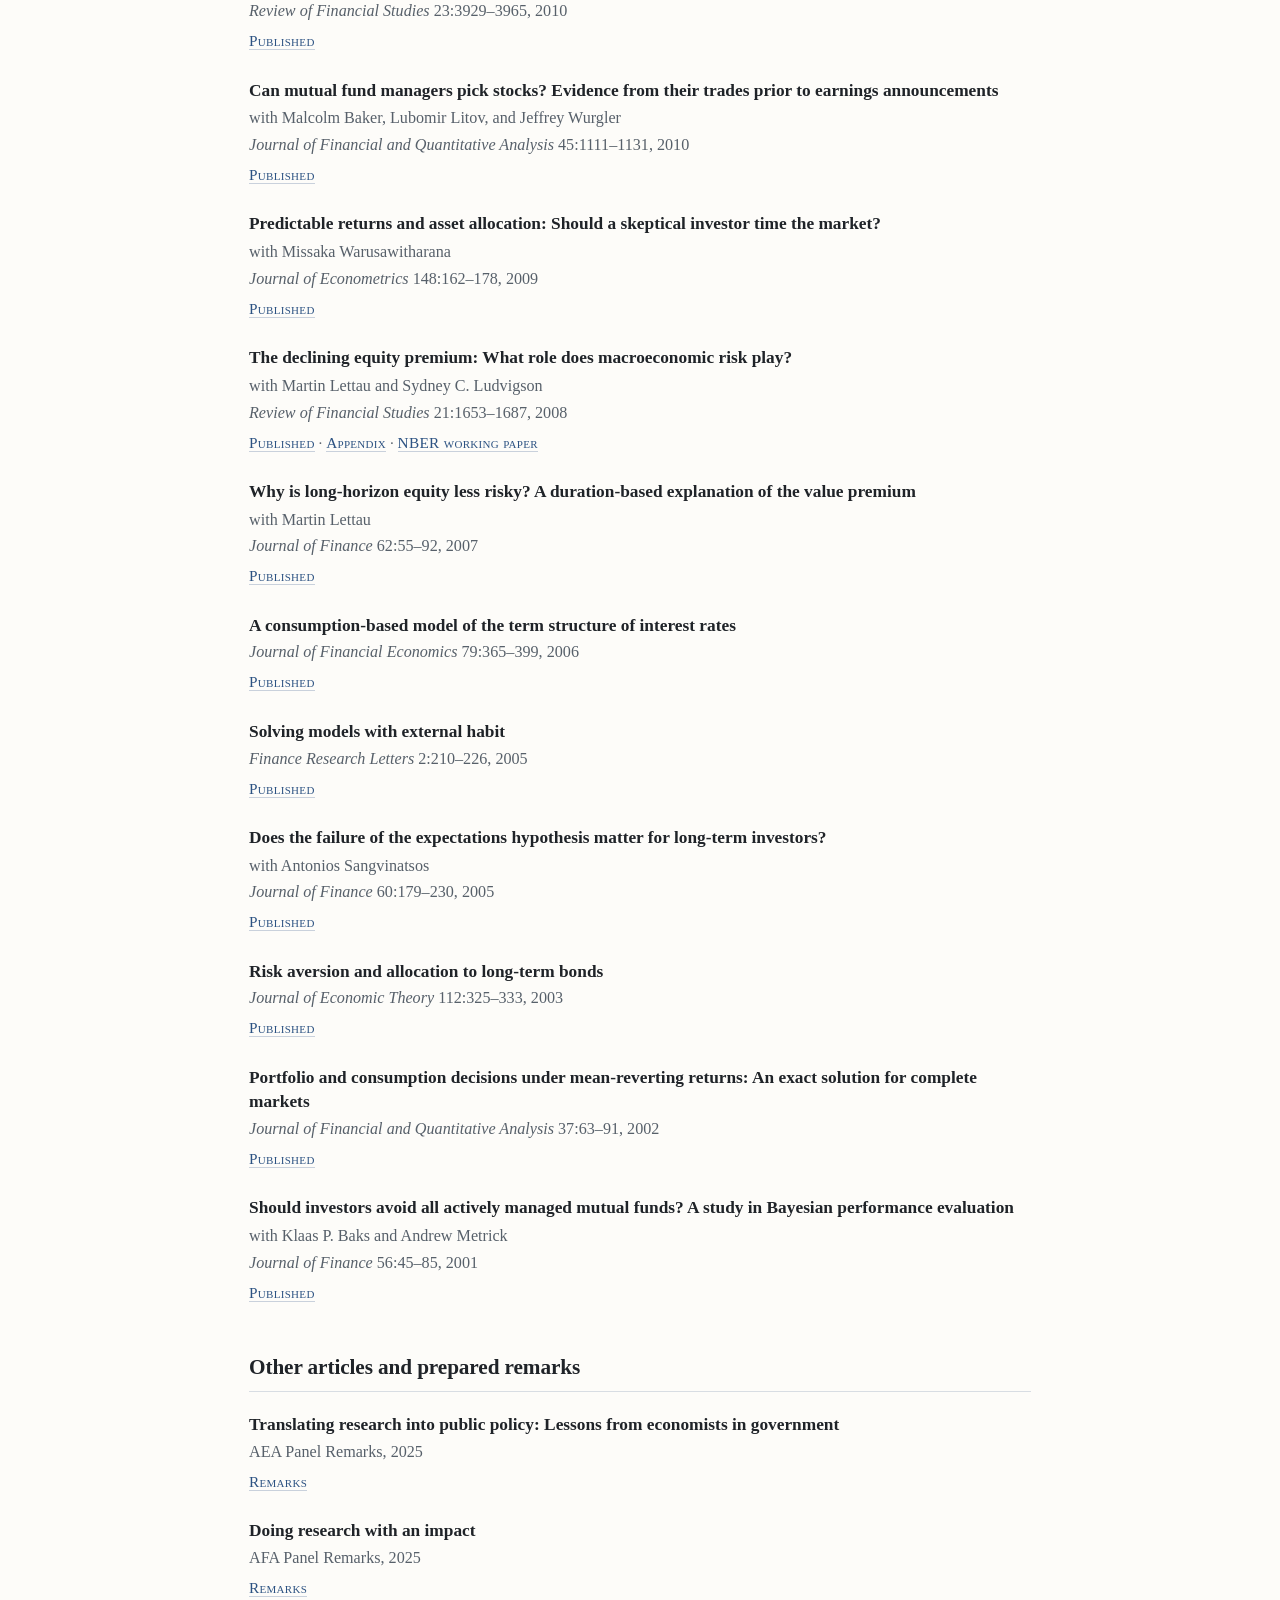
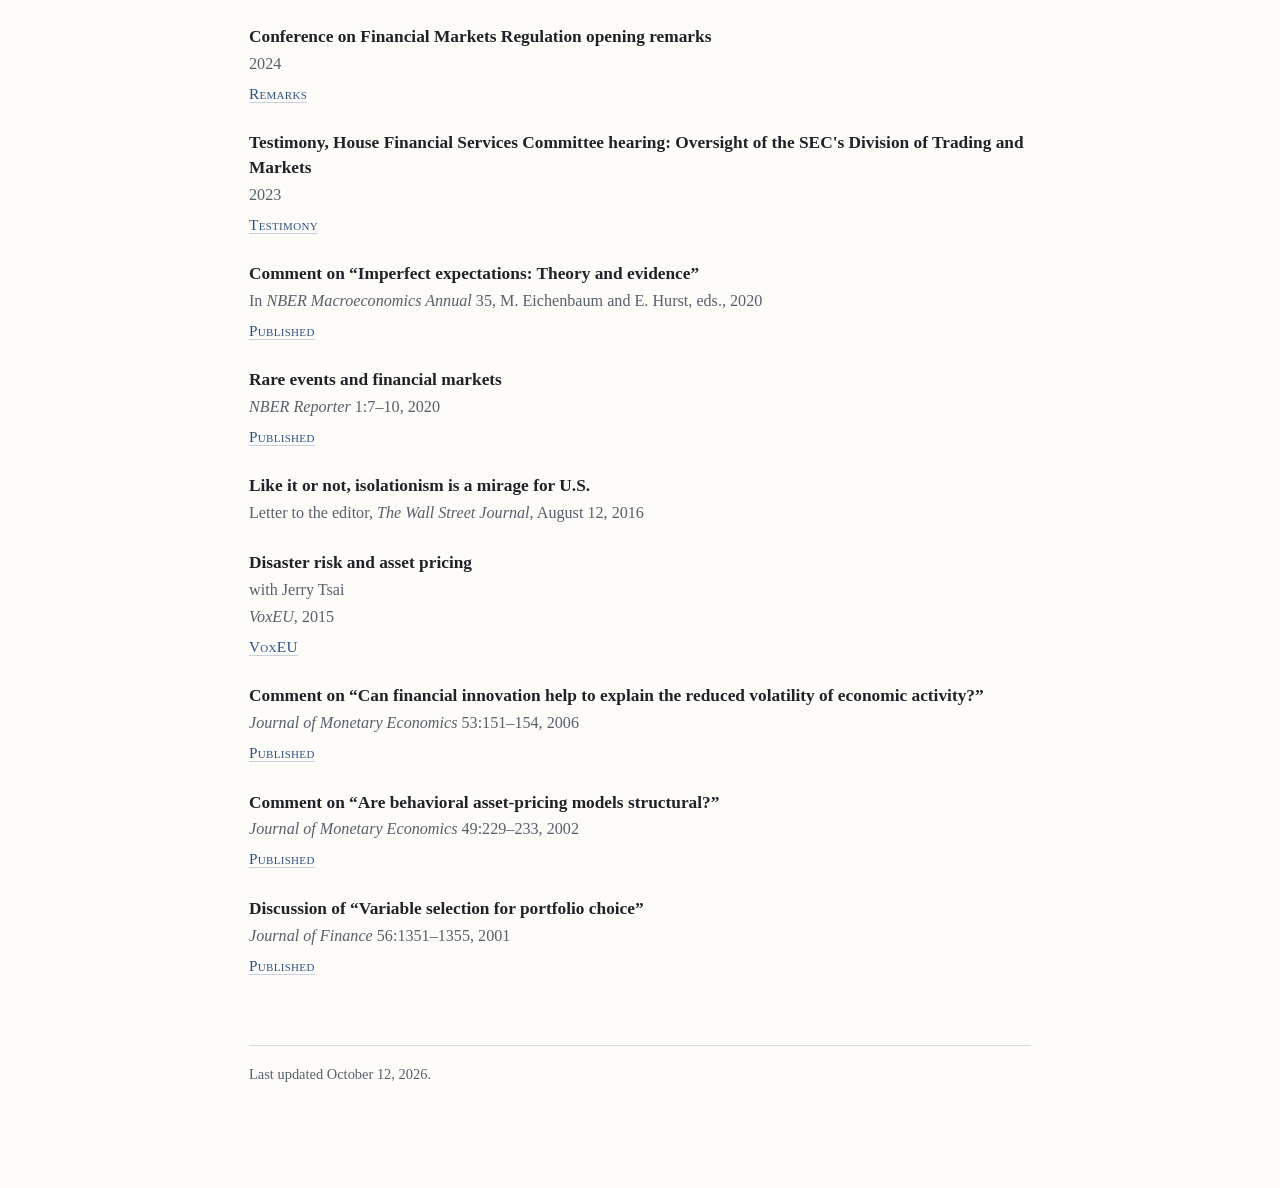
==== commit 715e10ef: "Chair title is Professor in Quantitative Finance; refresh cv.pdf Co-Authored-By: Claude Fable 5.1 <n" ====
--- a/index.html
+++ b/index.html
@@ -4,7 +4,7 @@
   <meta charset="utf-8">
   <meta name="viewport" content="width=device-width, initial-scale=1">
   <title>Jessica A. Wachter</title>
-  <meta name="description" content="Jessica A. Wachter — Dr. Bruce I. Jacobs Professor of Quantitative Finance, The Wharton School, University of Pennsylvania.">
+  <meta name="description" content="Jessica A. Wachter — Dr. Bruce I. Jacobs Professor in Quantitative Finance, The Wharton School, University of Pennsylvania.">
   <link rel="stylesheet" href="style.css">
 </head>
 <body>
@@ -12,7 +12,7 @@
 
   <header class="bio">
     <h1>Jessica A. Wachter</h1>
-    <p class="title">Dr. Bruce I. Jacobs Professor of Quantitative Finance</p>
+    <p class="title">Dr. Bruce I. Jacobs Professor in Quantitative Finance</p>
     <p class="affiliation">
       The Wharton School<br>
       University of Pennsylvania
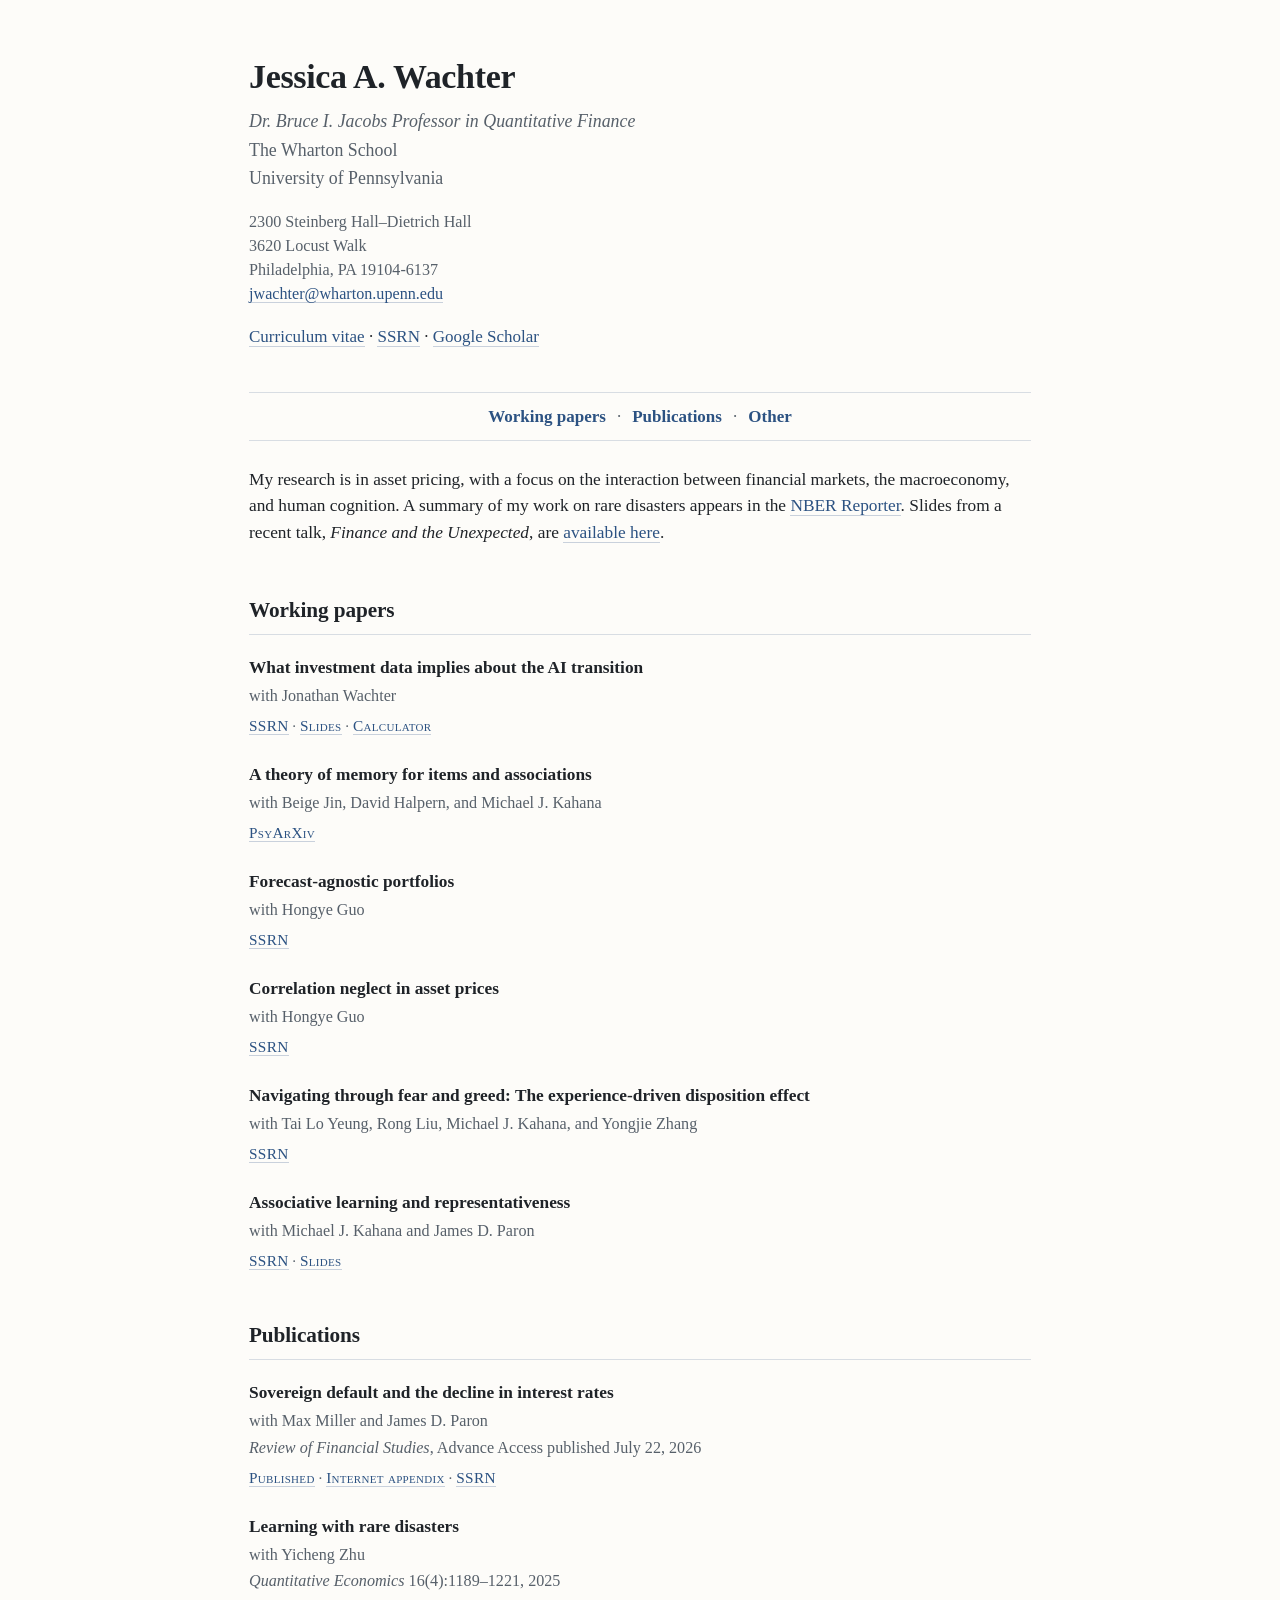
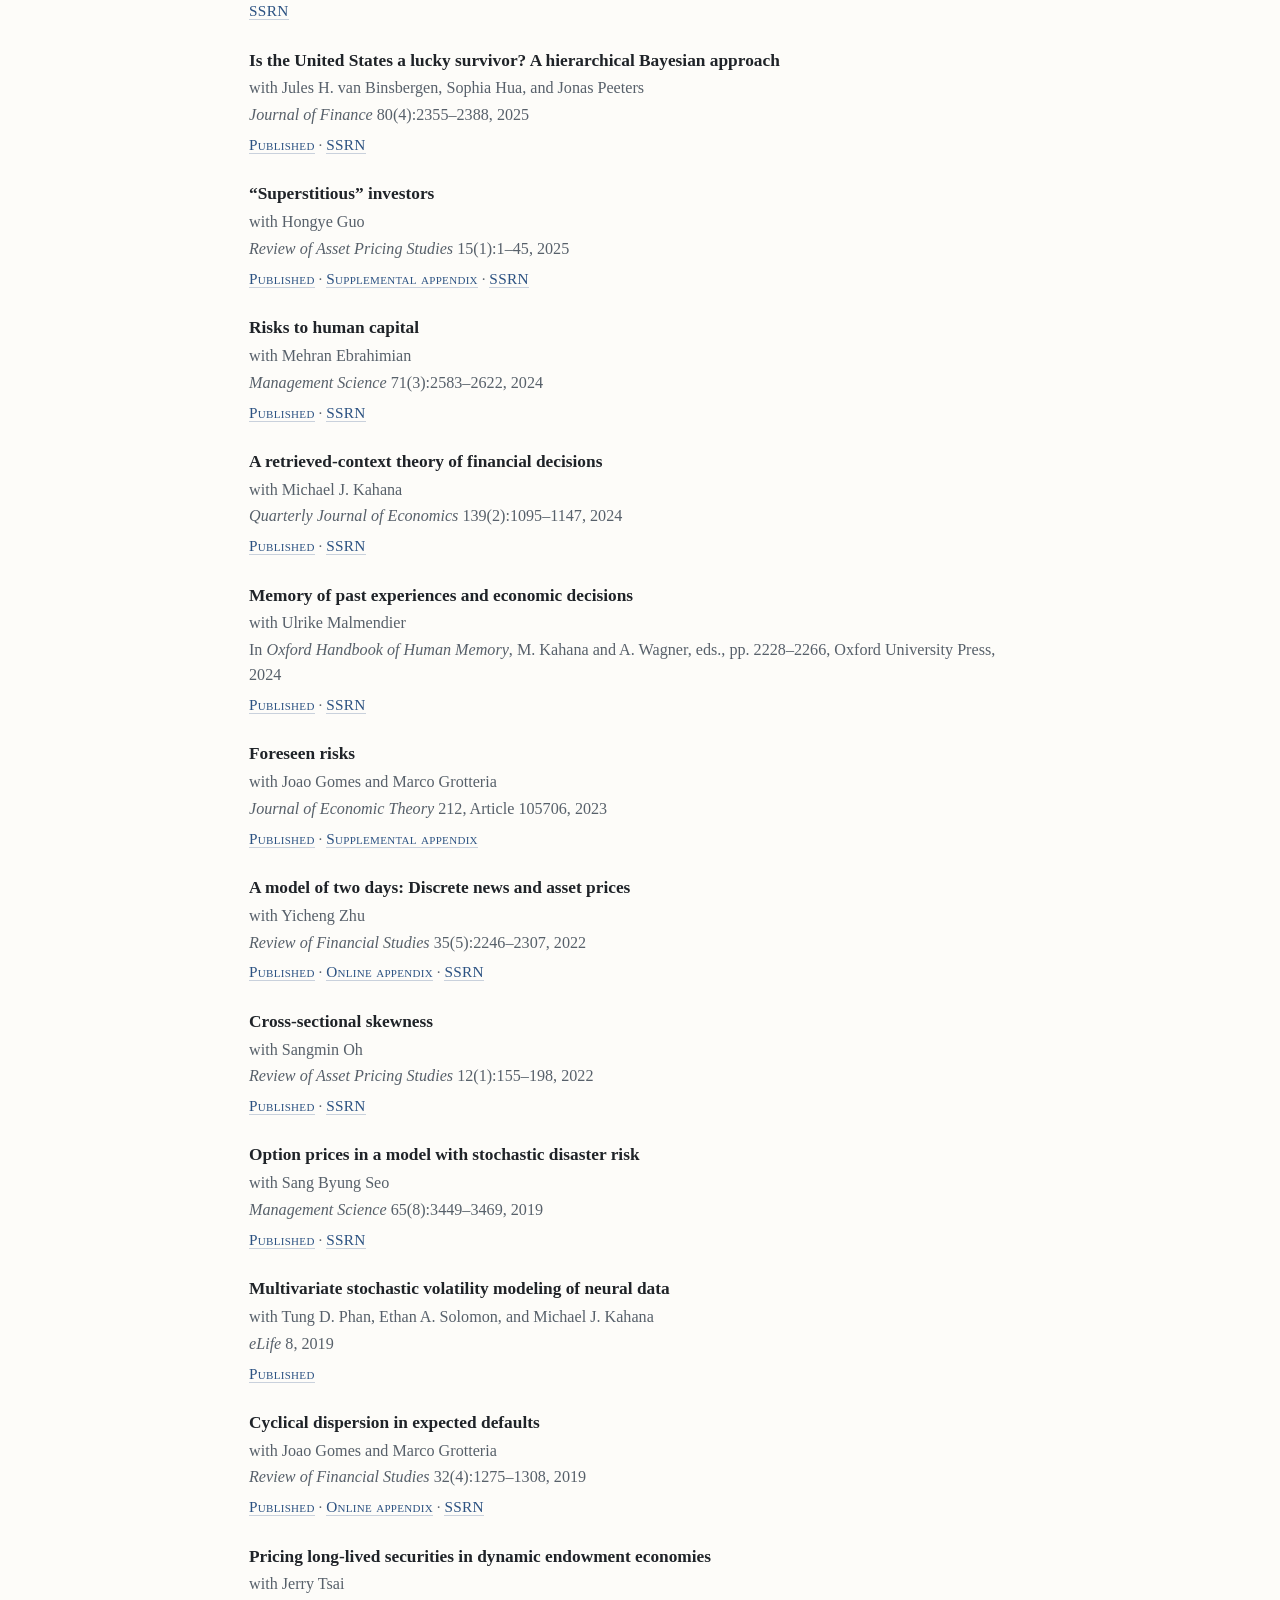
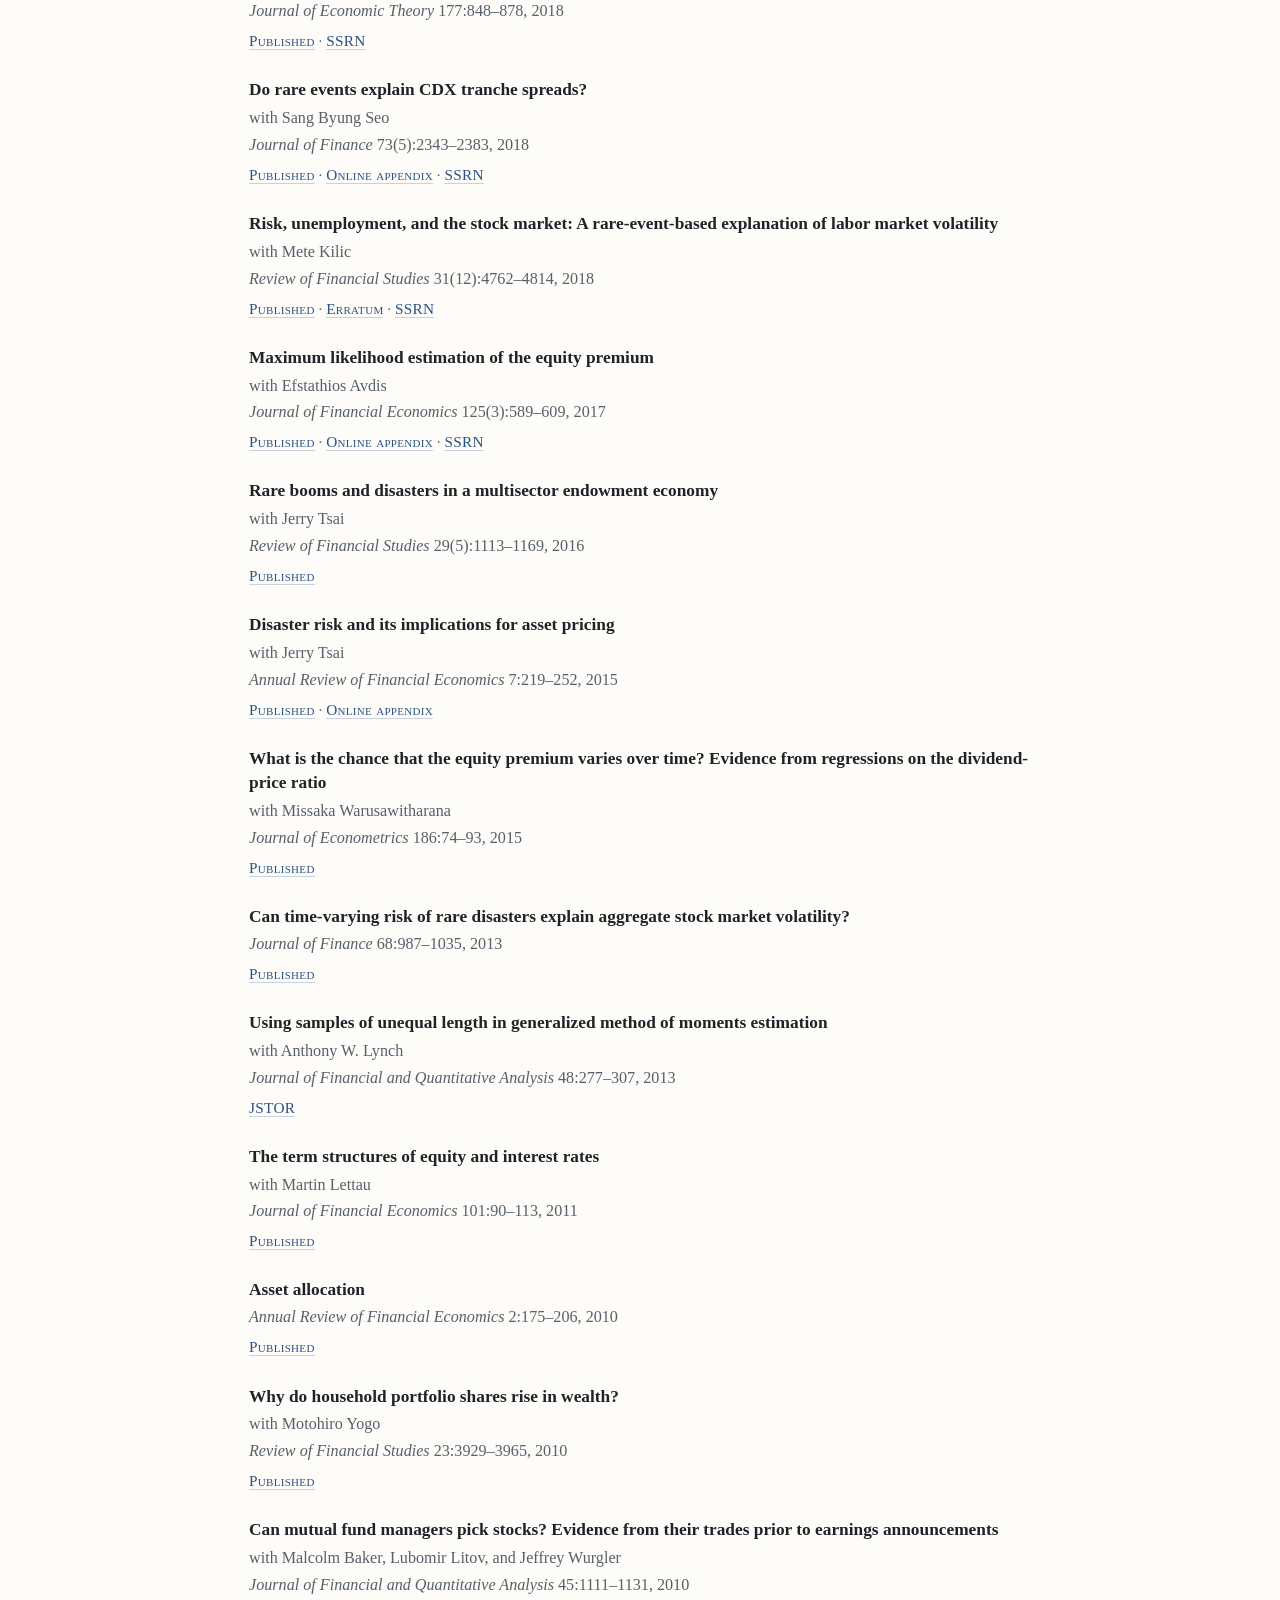
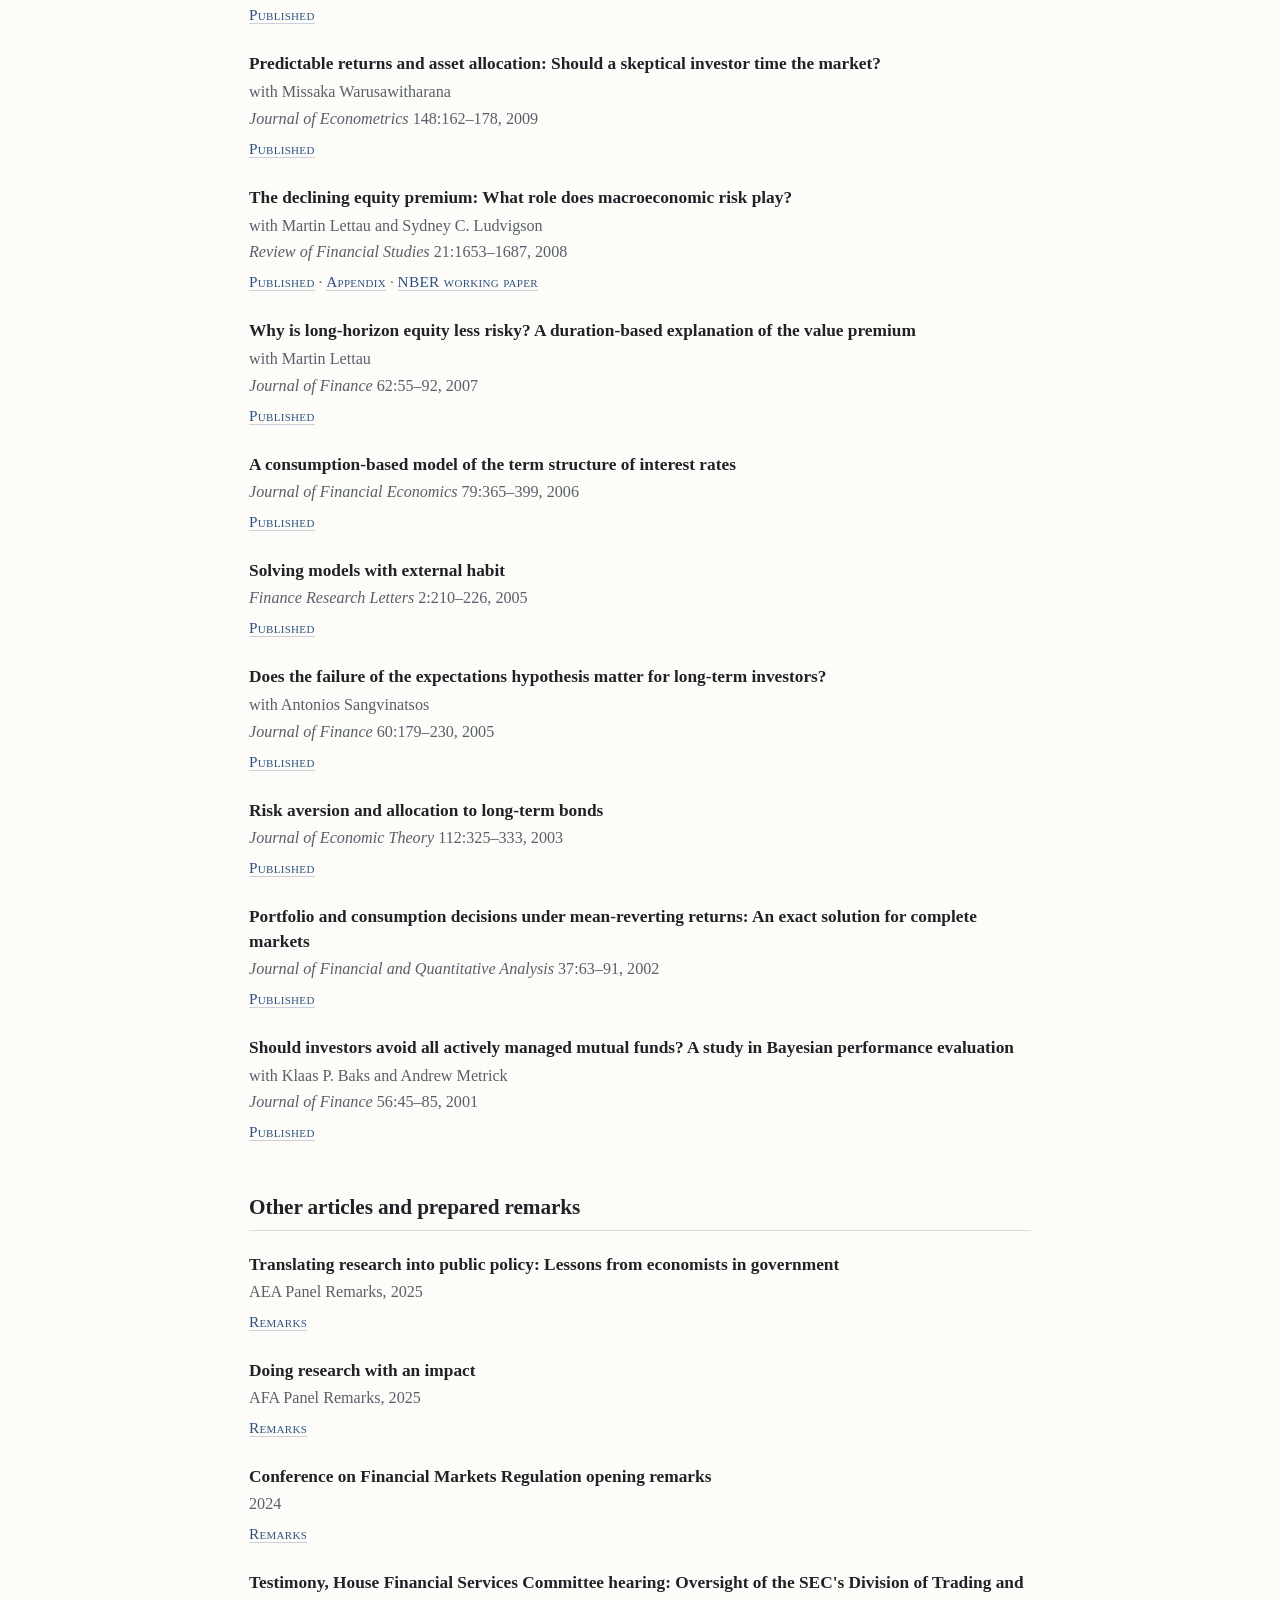
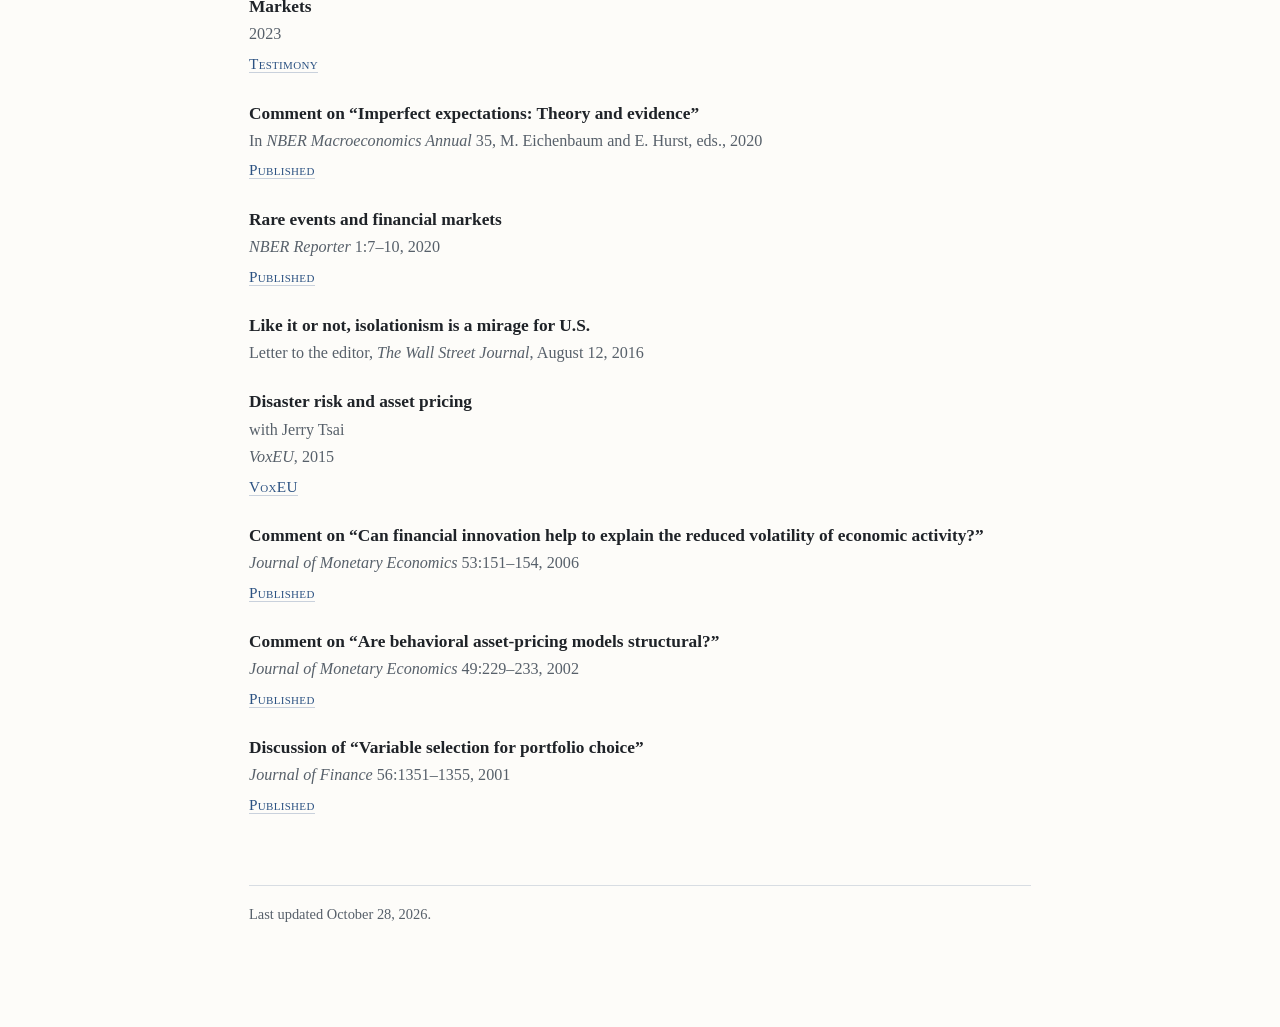
==== commit 1eb6be74: "Working papers: drop affiliation and year lines Working papers are always current, so the entries no" ====
--- a/index.html
+++ b/index.html
@@ -54,7 +54,6 @@
       <li>
         <span class="paper-title">What investment data implies about the AI transition</span>
         <span class="authors">with Jonathan Wachter</span>
-        <span class="meta">University of Pennsylvania, 2025</span>
         <span class="links">
           <a href="https://papers.ssrn.com/sol3/papers.cfm?abstract_id=6465519">SSRN</a>
           &middot;
@@ -67,7 +66,6 @@
       <li>
         <span class="paper-title">A theory of memory for items and associations</span>
         <span class="authors">with Beige Jin, David Halpern, and Michael J. Kahana</span>
-        <span class="meta">University of Pennsylvania, 2025</span>
         <span class="links">
           <a href="https://osf.io/preprints/psyarxiv/xm8v6_v2/">PsyArXiv</a>
         </span>
@@ -76,7 +74,6 @@
       <li>
         <span class="paper-title">Forecast-agnostic portfolios</span>
         <span class="authors">with Hongye Guo</span>
-        <span class="meta">Universities of Hong Kong and Pennsylvania, 2025</span>
         <span class="links">
           <a href="https://papers.ssrn.com/sol3/papers.cfm?abstract_id=5808182">SSRN</a>
         </span>
@@ -85,7 +82,6 @@
       <li>
         <span class="paper-title">Correlation neglect in asset prices</span>
         <span class="authors">with Hongye Guo</span>
-        <span class="meta">Universities of Hong Kong and Pennsylvania, 2025</span>
         <span class="links">
           <a href="https://papers.ssrn.com/sol3/papers.cfm?abstract_id=5268329">SSRN</a>
         </span>
@@ -94,7 +90,6 @@
       <li>
         <span class="paper-title">Navigating through fear and greed: The experience-driven disposition effect</span>
         <span class="authors">with Tai Lo Yeung, Rong Liu, Michael J. Kahana, and Yongjie Zhang</span>
-        <span class="meta">Tianjin University and Universities of Pennsylvania and Svizzera Italiana, 2025</span>
         <span class="links">
           <a href="https://papers.ssrn.com/sol3/papers.cfm?abstract_id=5290196">SSRN</a>
         </span>
@@ -103,7 +98,6 @@
       <li>
         <span class="paper-title">Associative learning and representativeness</span>
         <span class="authors">with Michael J. Kahana and James D. Paron</span>
-        <span class="meta">University of Pennsylvania, 2025</span>
         <span class="links">
           <a href="https://papers.ssrn.com/sol3/papers.cfm?abstract_id=5027769">SSRN</a>
           &middot;
@@ -549,7 +543,7 @@
   </section>
 
   <footer>
-    <p>Last updated <time datetime="2026-10-12">October 12, 2026</time>.</p>
+    <p>Last updated <time datetime="2026-10-28">October 28, 2026</time>.</p>
   </footer>
 
 </main>
